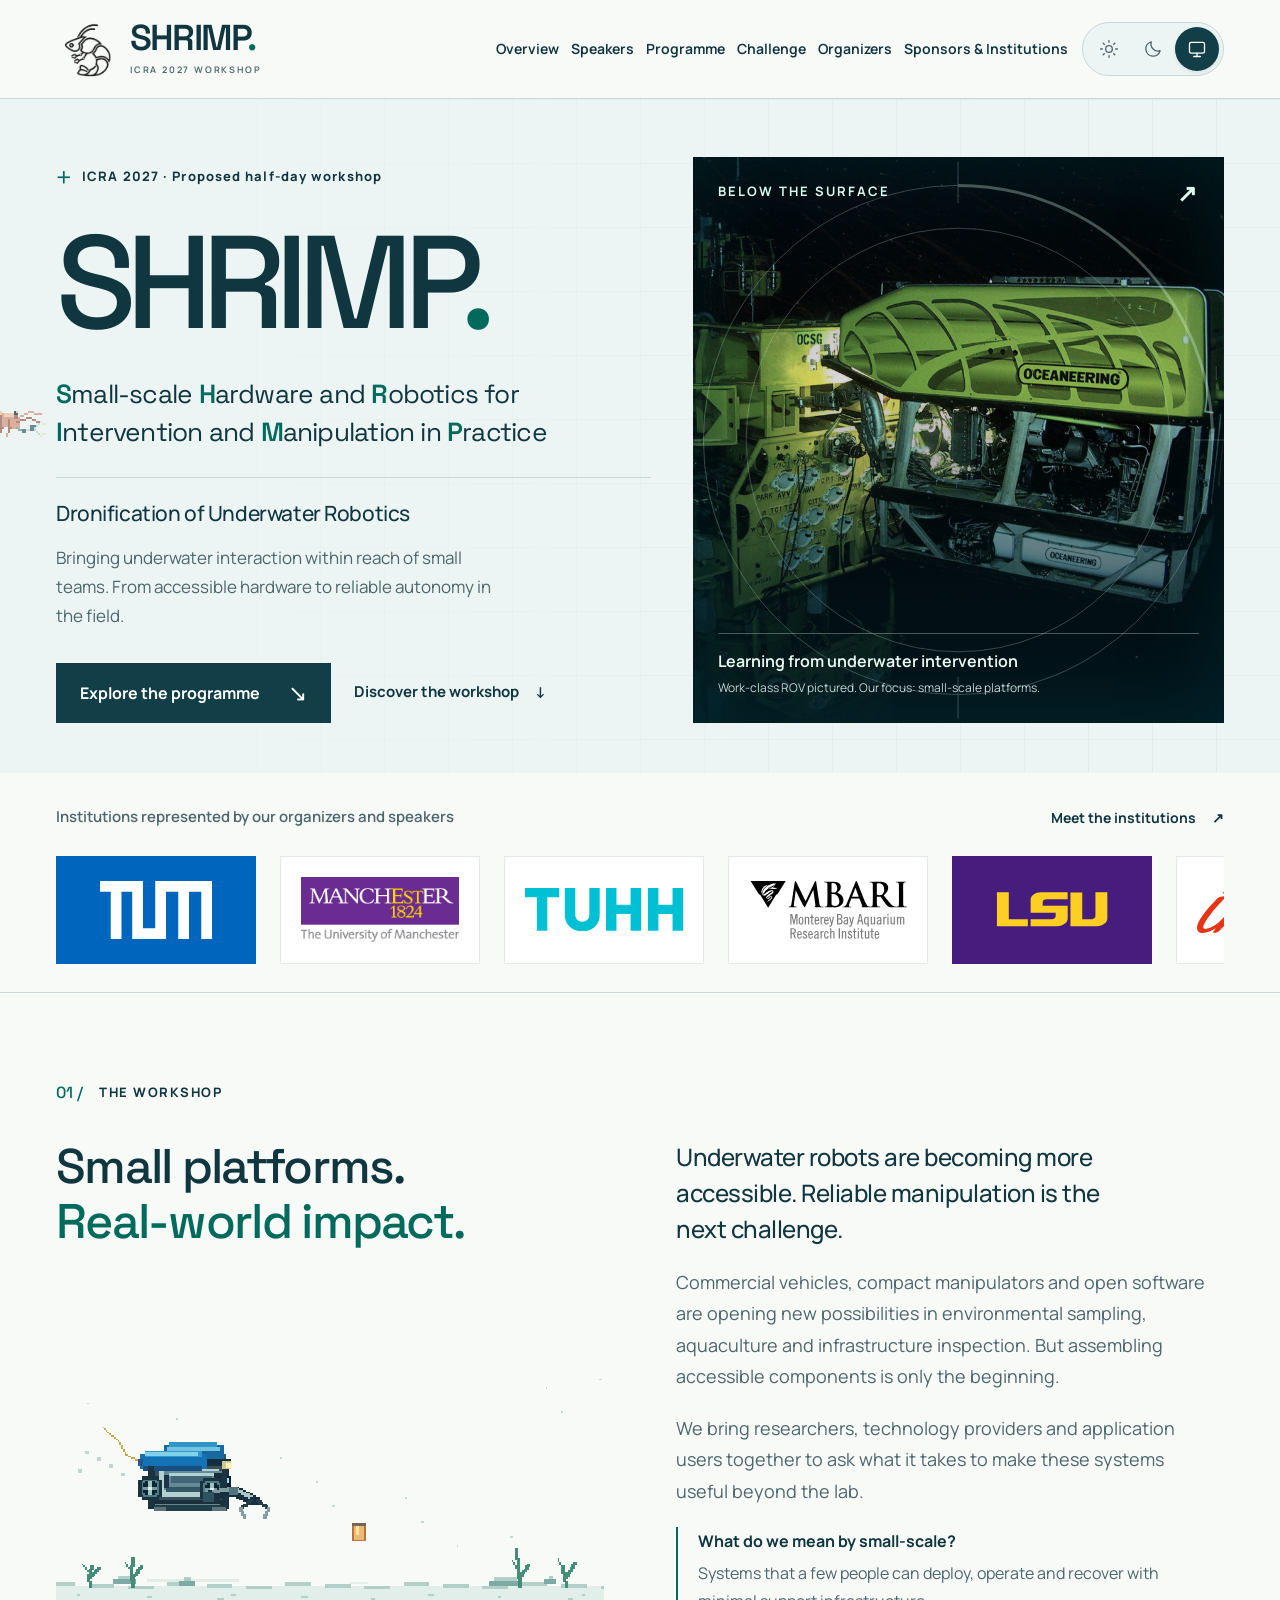
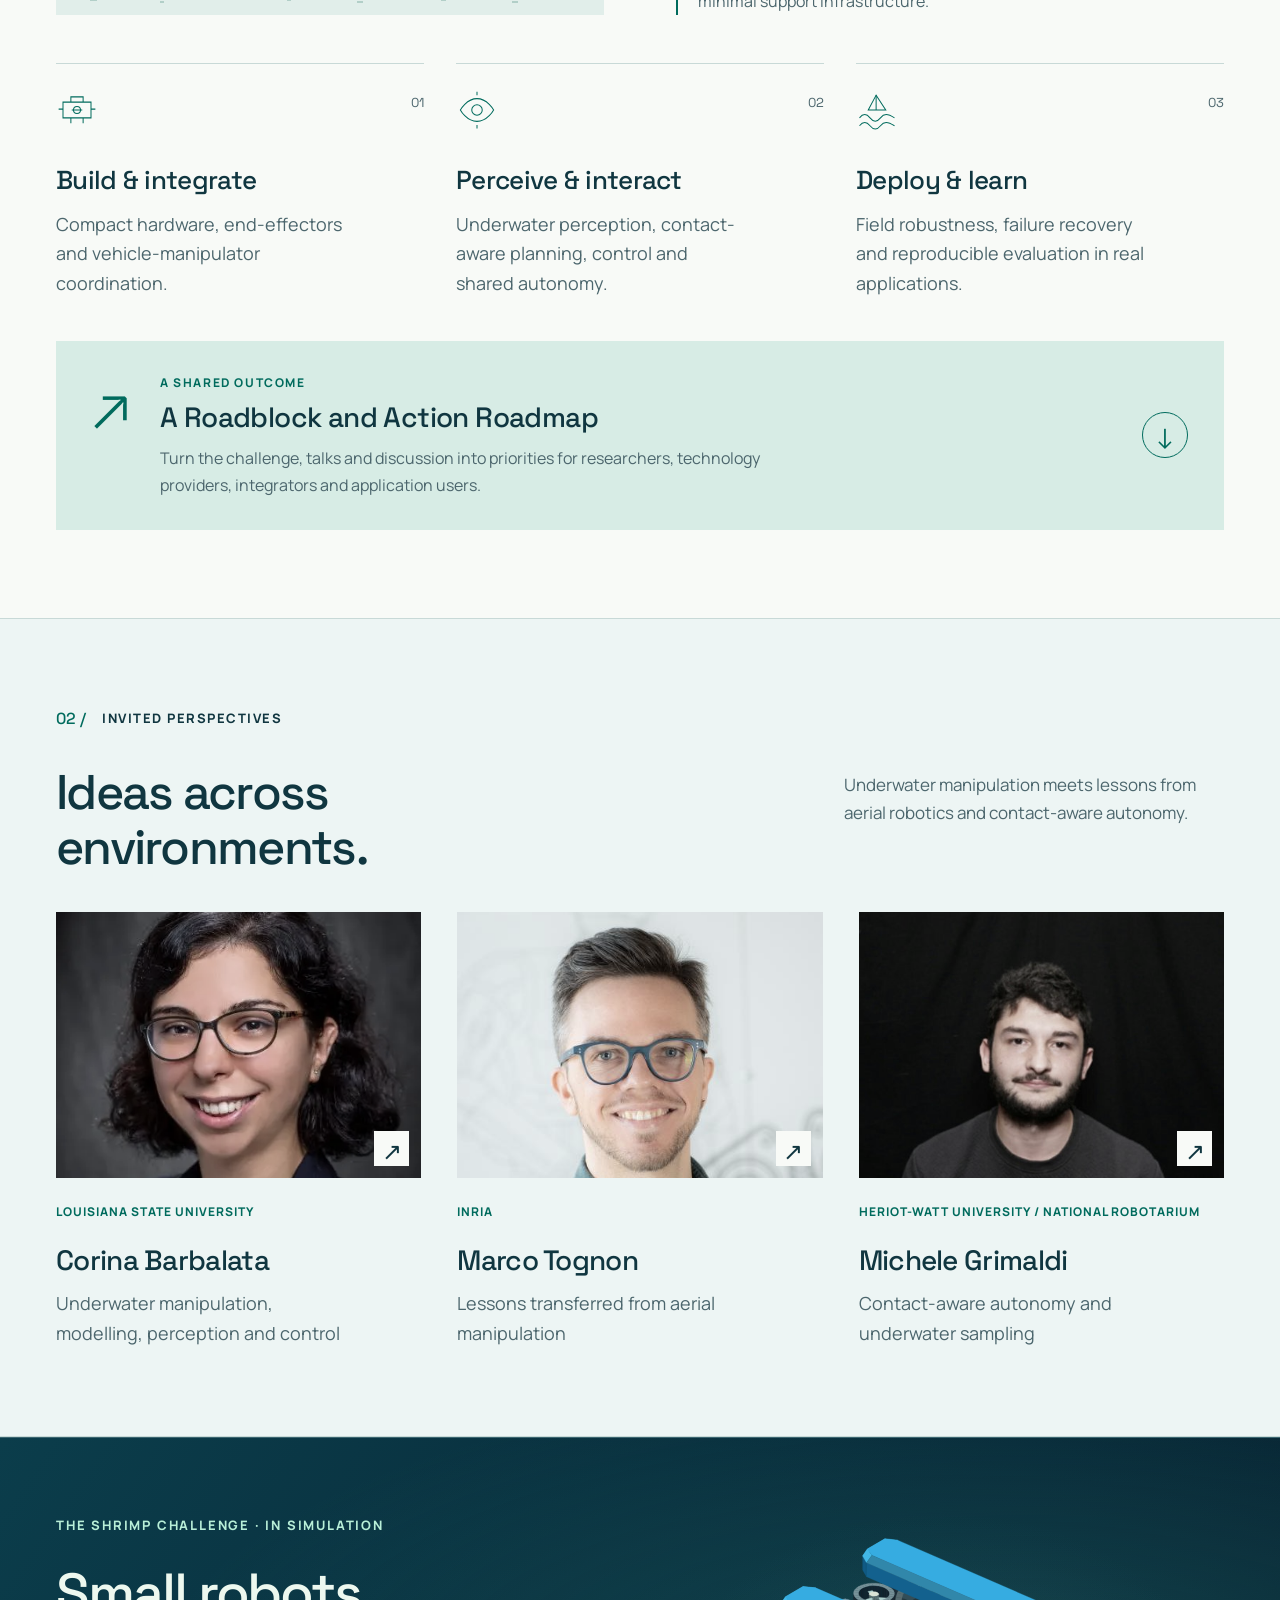
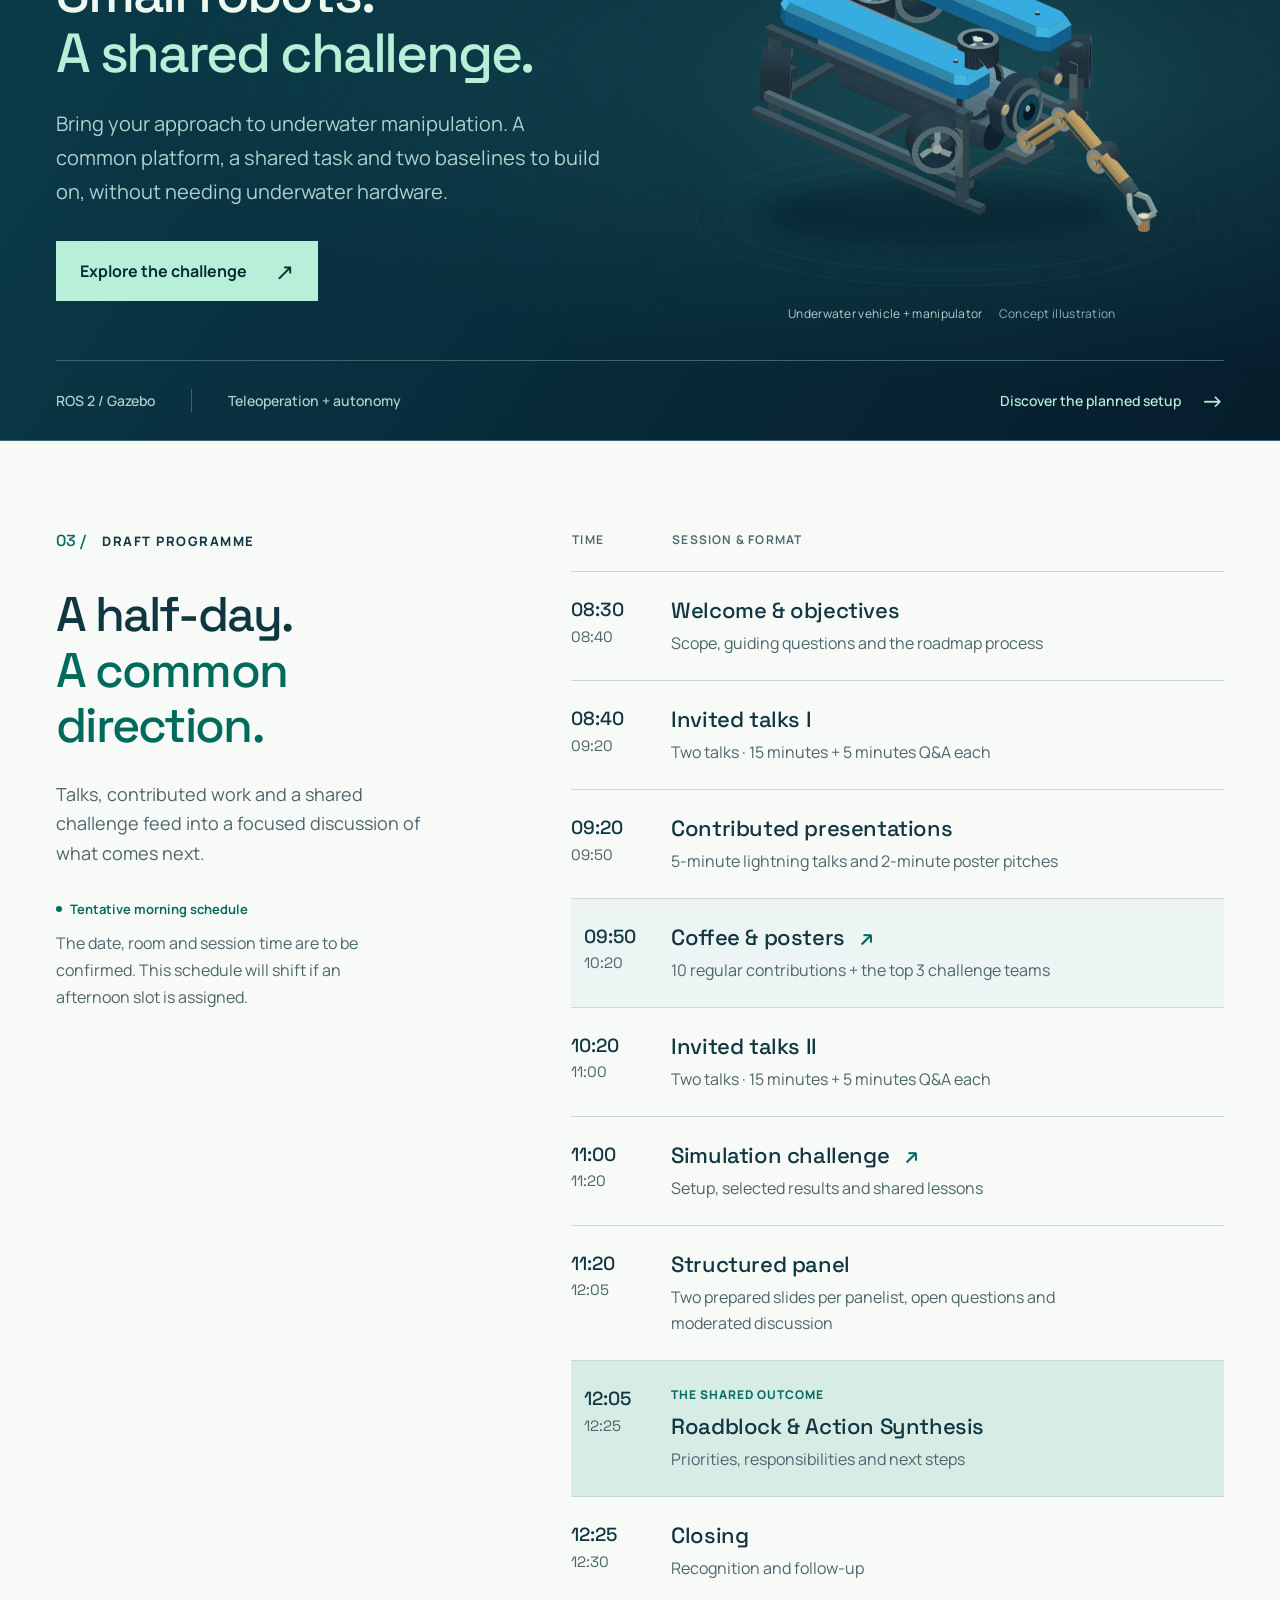
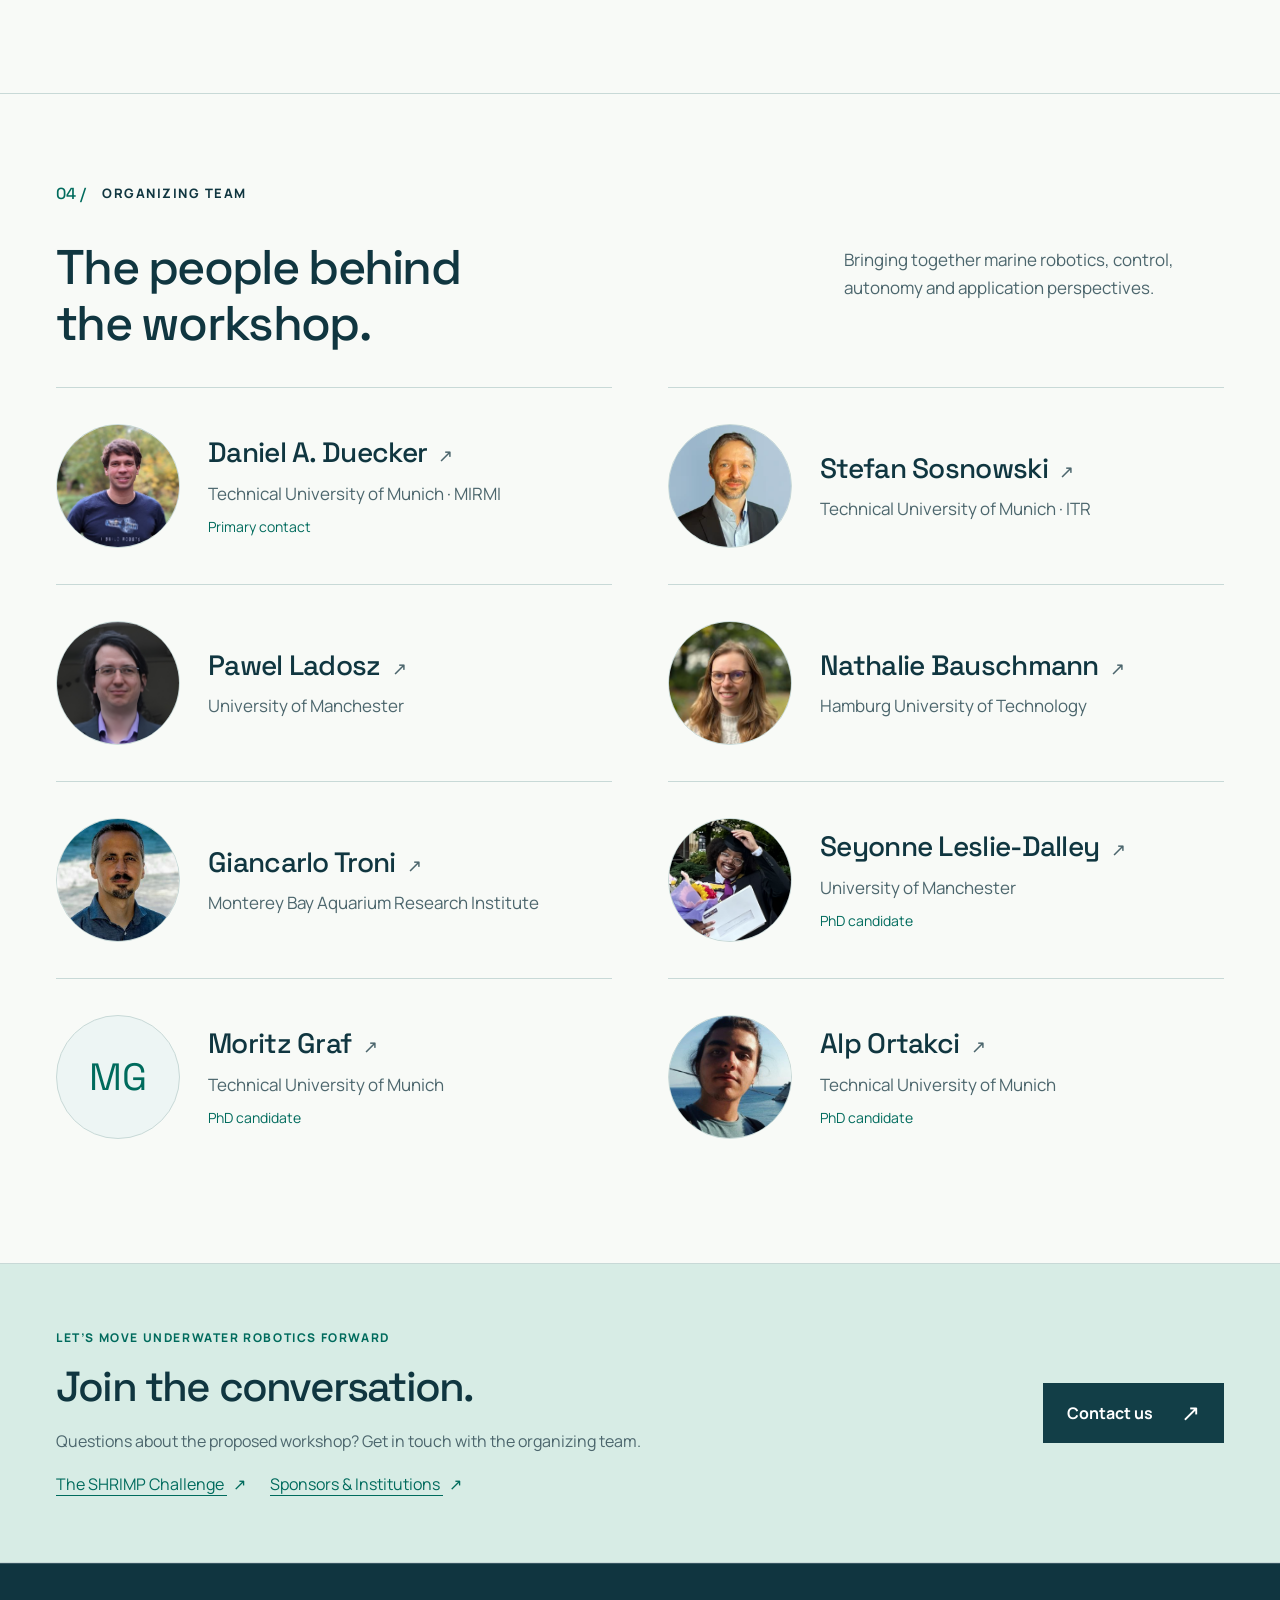
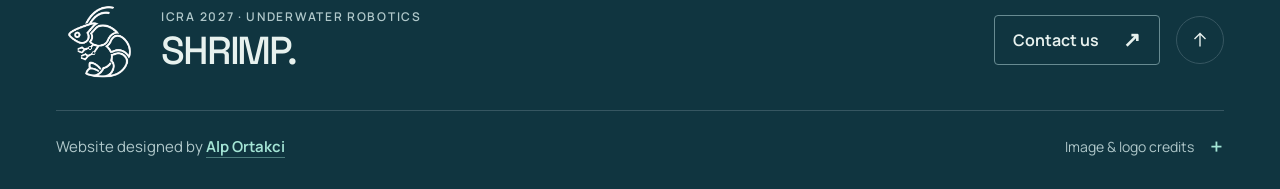
==== index.html @ 03b74cf3 "Publish website from 8220f0a54110" ====
<!doctype html>
<html lang="en">
<head>
  <meta charset="utf-8">
  <meta name="viewport" content="width=device-width, initial-scale=1">
  <meta name="color-scheme" content="light dark">
  <meta name="theme-color" content="#edf5f4">
  <meta name="robots" content="noindex, nofollow">
  <meta name="description" content="SHRIMP: Small-scale Hardware and Robotics for Intervention and Manipulation in Practice. A proposed ICRA 2027 workshop. Explore the draft programme, invited speakers and organizing team.">
  <title>SHRIMP | ICRA 2027 Underwater Robotics Workshop</title>
  <link rel="icon" href="assets/favicon.svg" type="image/svg+xml">
  <link rel="preload" href="assets/fonts/space-grotesk.ttf" as="font" type="font/ttf" crossorigin>
  <link rel="preload" href="assets/fonts/manrope.ttf" as="font" type="font/ttf" crossorigin>
  <script src="theme.js"></script>
  <link rel="stylesheet" href="styles.css">
  <script src="app.js" defer></script>
  <script src="rov-animation.js?v=3" defer></script>
  <script src="hero-shrimps.js?v=2" defer></script>
</head>
<body>
  <a class="skip-link" href="#main">Skip to content</a>
  <header class="site-header">
    <div class="container header-inner">
      <a class="brand" href="#top" aria-label="SHRIMP workshop, back to top">
        <img class="brand-icon" src="assets/logos/shrimp.png" alt="" width="1254" height="1254" decoding="async">
        <span class="brand-wordmark">SHRIMP<span>.</span><small>ICRA 2027 WORKSHOP</small></span>
      </a>
      <nav class="main-nav" aria-label="Main navigation" id="main-nav">
        <a href="#overview">Overview</a><a href="#speakers">Speakers</a><a href="#programme">Programme</a><a href="challenge.html">Challenge</a><a href="#organizers">Organizers</a><a href="sponsors-institutions.html">Sponsors &amp; Institutions</a>
      </nav>
      <div class="header-controls">
        <fieldset class="theme-control">
          <legend class="sr-only">Color theme</legend>
          <label class="theme-option" title="Light theme"><input type="radio" name="theme" value="light"><svg viewBox="0 0 24 24" aria-hidden="true"><circle cx="12" cy="12" r="4"/><path d="M12 2v2m0 16v2M2 12h2m16 0h2M5 5l1.4 1.4m11.2 11.2L19 19M5 19l1.4-1.4M17.6 6.4 19 5"/></svg><span class="sr-only">Light theme</span></label>
          <label class="theme-option" title="Dark theme"><input type="radio" name="theme" value="dark"><svg viewBox="0 0 24 24" aria-hidden="true"><path d="M20.5 14.1A8.6 8.6 0 0 1 9.9 3.5 8.7 8.7 0 1 0 20.5 14.1Z"/></svg><span class="sr-only">Dark theme</span></label>
          <label class="theme-option" title="Use device setting"><input type="radio" name="theme" value="system" checked><svg viewBox="0 0 24 24" aria-hidden="true"><rect x="3" y="4" width="18" height="13" rx="2"/><path d="M8 21h8m-4-4v4"/></svg><span class="sr-only">Use device setting</span></label>
        </fieldset>
        <span class="sr-only" id="theme-status" role="status" aria-live="polite"></span>
        <button class="menu-toggle" type="button" aria-label="Toggle navigation" aria-expanded="false" aria-controls="main-nav"><span>Menu</span><svg viewBox="0 0 20 20" aria-hidden="true"><path d="M3 6h14M3 14h14"/></svg></button>
      </div>
    </div>
  </header>

  <main id="main">
    <section class="hero" id="top" aria-labelledby="hero-title">
      <div class="hero-waves" aria-hidden="true"></div>
      <canvas class="hero-shrimps" width="720" height="340" aria-hidden="true"></canvas>
      <div class="container hero-grid">
        <div class="hero-copy">
          <p class="eyebrow"><span class="small-cross" aria-hidden="true">+</span> ICRA 2027 · Proposed half-day workshop</p>
          <h1 id="hero-title" class="shrimp-title">SHRIMP<span class="title-period">.</span></h1>
          <p class="hero-expansion"><strong>S</strong>mall-scale <strong>H</strong>ardware and <strong>R</strong>obotics for <strong>I</strong>ntervention and <strong>M</strong>anipulation in <strong>P</strong>ractice</p>
          <p class="hero-subtitle">Dronification of Underwater Robotics</p>
          <p class="hero-intro">Bringing underwater interaction within reach of small teams. From accessible hardware to reliable autonomy in the field.</p>
          <div class="hero-actions"><a class="button button-primary" href="#programme">Explore the programme <span aria-hidden="true">↘</span></a><a class="text-link" href="#overview">Discover the workshop <span aria-hidden="true">↓</span></a></div>
        </div>
        <figure class="hero-visual">
          <img class="hero-image" src="assets/images/underwater-rov.jpg" width="2400" height="1800" alt="A work-class remotely operated vehicle using a manipulator on a subsea structure." fetchpriority="high">
          <div class="image-wash" aria-hidden="true"></div>
          <div class="visual-heading" aria-hidden="true"><span>BELOW THE SURFACE</span><span>↗</span></div>
          <svg class="sonar" viewBox="0 0 500 500" fill="none" aria-hidden="true"><circle cx="250" cy="250" r="214"/><circle cx="250" cy="250" r="178"/><path d="M250 16v35m0 398v35M16 250h35m398 0h35"/><path class="sonar-arc" d="M250 36a214 214 0 0 1 214 214"/></svg>
          <figcaption><span>Learning from underwater intervention</span><small>Work-class ROV pictured. Our focus: small-scale platforms.</small></figcaption>
        </figure>
      </div>
    </section>

    <section class="logo-strip" aria-label="Institutions represented by organizers and speakers">
      <div class="container">
        <div class="logo-strip-heading"><p>Institutions represented by our organizers and speakers</p><div class="logo-strip-actions"><a href="sponsors-institutions.html" class="text-link">Meet the institutions <span aria-hidden="true">↗</span></a></div></div>
        <div class="logo-viewport"><div class="logo-track"><ul class="logo-group">
          <li><span class="brand-logo brand-tum"><img src="assets/logos/tum.svg" alt="Technical University of Munich" width="184" height="80" decoding="async"></span></li>
          <li><span class="brand-logo brand-manchester"><img src="assets/logos/manchester.png" alt="University of Manchester" width="184" height="80" decoding="async"></span></li>
          <li><span class="brand-logo brand-tuhh"><img src="assets/logos/tuhh.svg" alt="Hamburg University of Technology" width="184" height="80" decoding="async"></span></li>
          <li><span class="brand-logo brand-mbari"><img src="assets/logos/mbari.svg" alt="Monterey Bay Aquarium Research Institute" width="184" height="80" decoding="async"></span></li>
          <li><span class="brand-logo brand-lsu"><img src="assets/logos/lsu.svg" alt="Louisiana State University" width="184" height="80" decoding="async"></span></li>
          <li><span class="brand-logo brand-inria"><img src="assets/logos/inria.svg" alt="Inria" width="184" height="80" decoding="async"></span></li>
          <li><span class="brand-logo brand-heriot-watt"><img src="assets/logos/heriot-watt.svg" alt="Heriot-Watt University" width="184" height="80" decoding="async"></span></li>
          <li><span class="brand-logo brand-robotarium"><img src="assets/logos/robotarium.png" alt="The National Robotarium" width="184" height="80" decoding="async"></span></li>
        </ul></div></div>
      </div>
    </section>

    <section class="section overview" id="overview" aria-labelledby="overview-title">
      <div class="container">
        <div class="section-kicker"><span class="section-number">01 /</span> THE WORKSHOP</div>
        <div class="overview-grid"><div class="overview-feature"><h2 id="overview-title">Small platforms.<br><span class="accent">Real-world impact.</span></h2><div class="rov-scene overview-rov" role="img" aria-label="A pixel BlueROV2 uses its manipulator to collect objects from the seabed, carries them away and returns for another pickup."><canvas width="320" height="160" aria-hidden="true"></canvas></div></div><div class="overview-copy"><p class="lead">Underwater robots are becoming more accessible. Reliable manipulation is the next challenge.</p><p>Commercial vehicles, compact manipulators and open software are opening new possibilities in environmental sampling, aquaculture and infrastructure inspection. But assembling accessible components is only the beginning.</p><p>We bring researchers, technology providers and application users together to ask what it takes to make these systems useful beyond the lab.</p><p class="definition"><strong>What do we mean by small-scale?</strong> Systems that a few people can deploy, operate and recover with minimal support infrastructure.</p></div></div>
        <div class="theme-grid">
          <article class="research-theme"><span class="theme-index">01</span><svg viewBox="0 0 48 48" aria-hidden="true"><path d="M8 33V15h32v18H8ZM17 15V9h14v6M17 33v6m14-6v6M8 23H3m37 0h5M18 24h12"/><circle cx="24" cy="24" r="4"/></svg><h3>Build &amp; integrate</h3><p>Compact hardware, end-effectors and vehicle-manipulator coordination.</p></article>
          <article class="research-theme"><span class="theme-index">02</span><svg viewBox="0 0 48 48" aria-hidden="true"><path d="M5 24s7-13 19-13 19 13 19 13-7 13-19 13S5 24 5 24Z"/><circle cx="24" cy="24" r="6"/><path d="M24 3v4m0 34v4"/></svg><h3>Perceive &amp; interact</h3><p>Underwater perception, contact-aware planning, control and shared autonomy.</p></article>
          <article class="research-theme"><span class="theme-index">03</span><svg viewBox="0 0 48 48" aria-hidden="true"><path d="M4 33c4-5 8-5 12 0s8 5 12 0 8-5 16 0M4 42c4-5 8-5 12 0s8 5 12 0 8-5 16 0M14 24l9-17 11 17H14Z"/><path d="M23 7v17"/></svg><h3>Deploy &amp; learn</h3><p>Field robustness, failure recovery and reproducible evaluation in real applications.</p></article>
        </div>
        <div class="outcome"><span class="outcome-symbol" aria-hidden="true">↗</span><div><p class="eyebrow">A SHARED OUTCOME</p><h3>A Roadblock and Action Roadmap</h3><p>Turn the challenge, talks and discussion into priorities for researchers, technology providers, integrators and application users.</p></div><a href="#programme" class="round-link" aria-label="See how the programme contributes to the roadmap">↓</a></div>
      </div>
    </section>

    <section class="section speakers" id="speakers" aria-labelledby="speakers-title">
      <div class="container">
        <div class="section-kicker"><span class="section-number">02 /</span> INVITED PERSPECTIVES</div>
        <div class="section-heading"><h2 id="speakers-title">Ideas across<br>environments.</h2><p>Underwater manipulation meets lessons from aerial robotics and contact-aware autonomy.</p></div>
        <div class="speaker-grid">
          <article class="speaker"><a class="speaker-portrait" href="https://www.lsu.edu/eng/mie/people/faculty/barbalata.php" aria-label="Corina Barbalata's faculty profile"><img src="assets/images/corina-barbalata.png" width="230" height="230" alt="Corina Barbalata" loading="lazy"><span class="portrait-link" aria-hidden="true">↗</span></a><p class="eyebrow">LOUISIANA STATE UNIVERSITY</p><h3><a href="https://www.lsu.edu/eng/mie/people/faculty/barbalata.php">Corina Barbalata</a></h3><p class="speaker-topic">Underwater manipulation, modelling, perception and control</p></article>
          <article class="speaker"><a class="speaker-portrait" href="https://marco-tognon-robotics.com/" aria-label="Marco Tognon's research profile"><img src="assets/images/marco-tognon.jpg" width="500" height="500" alt="Marco Tognon" loading="lazy"><span class="portrait-link" aria-hidden="true">↗</span></a><p class="eyebrow">INRIA</p><h3><a href="https://marco-tognon-robotics.com/">Marco Tognon</a></h3><p class="speaker-topic">Lessons transferred from aerial manipulation</p></article>
          <article class="speaker"><a class="speaker-portrait" href="https://ignaciocarlucho.github.io/People/" aria-label="Michele Grimaldi on his supervisor's research group page"><img src="assets/images/michele-grimaldi.png" alt="Michele Grimaldi" width="512" height="512" loading="lazy"><span class="portrait-link" aria-hidden="true">↗</span></a><p class="eyebrow">HERIOT-WATT UNIVERSITY / NATIONAL ROBOTARIUM</p><h3><a href="https://ignaciocarlucho.github.io/People/">Michele Grimaldi</a></h3><p class="speaker-topic">Contact-aware autonomy and underwater sampling</p></article>
        </div>
      </div>
    </section>

    <section class="challenge-feature ocean-panel" id="challenge-feature" aria-labelledby="challenge-feature-title">
      <div class="container challenge-feature-grid">
        <div class="challenge-feature-copy">
          <p class="eyebrow">THE SHRIMP CHALLENGE · IN SIMULATION</p>
          <h2 id="challenge-feature-title">Small robots.<br><span>A shared challenge.</span></h2>
          <p>Bring your approach to underwater manipulation. A common platform, a shared task and two baselines to build on, without needing underwater hardware.</p>
          <a class="button challenge-button" href="challenge.html">Explore the challenge <span aria-hidden="true">↗</span></a>
        </div>
        <figure class="challenge-feature-visual">
          <img src="assets/images/challenge-uvms.svg?v=2" width="800" height="600" alt="Concept illustration of a compact blue underwater vehicle with buoyancy modules, a cylindrical pressure housing, ducted thrusters and a mounted manipulator." loading="lazy">
          <figcaption>Underwater vehicle + manipulator <span>Concept illustration</span></figcaption>
        </figure>
      </div>
      <div class="container challenge-feature-bottom"><span>ROS 2 / Gazebo</span><span>Teleoperation + autonomy</span><a href="challenge.html#challenge-setup">Discover the planned setup <span aria-hidden="true">→</span></a></div>
    </section>

    <section class="section programme" id="programme" aria-labelledby="programme-title">
      <div class="container programme-grid">
        <div class="programme-intro"><div class="section-kicker"><span class="section-number">03 /</span> DRAFT PROGRAMME</div><h2 id="programme-title">A half-day.<br><span class="accent">A common direction.</span></h2><p>Talks, contributed work and a shared challenge feed into a focused discussion of what comes next.</p><div class="programme-status"><span class="status-dot" aria-hidden="true"></span> Tentative morning schedule</div><p class="small-note">The date, room and session time are to be confirmed. This schedule will shift if an afternoon slot is assigned.</p></div>
        <div class="schedule-wrap"><table class="schedule"><caption class="sr-only">Tentative workshop morning schedule, 08:30 to 12:30</caption><thead><tr><th scope="col">TIME</th><th scope="col">SESSION &amp; FORMAT</th></tr></thead><tbody>
          <tr><th scope="row"><time>08:30</time><span>08:40</span></th><td><h3>Welcome &amp; objectives</h3><p>Scope, guiding questions and the roadmap process</p></td></tr>
          <tr><th scope="row"><time>08:40</time><span>09:20</span></th><td><h3>Invited talks I</h3><p>Two talks · 15 minutes + 5 minutes Q&amp;A each</p></td></tr>
          <tr><th scope="row"><time>09:20</time><span>09:50</span></th><td><h3>Contributed presentations</h3><p>5-minute lightning talks and 2-minute poster pitches</p></td></tr>
          <tr class="schedule-break"><th scope="row"><time>09:50</time><span>10:20</span></th><td><h3>Coffee &amp; posters <span aria-hidden="true">↗</span></h3><p>10 regular contributions + the top 3 challenge teams</p></td></tr>
          <tr><th scope="row"><time>10:20</time><span>11:00</span></th><td><h3>Invited talks II</h3><p>Two talks · 15 minutes + 5 minutes Q&amp;A each</p></td></tr>
          <tr><th scope="row"><time>11:00</time><span>11:20</span></th><td><h3><a href="challenge.html">Simulation challenge <span aria-hidden="true">↗</span></a></h3><p>Setup, selected results and shared lessons</p></td></tr>
          <tr><th scope="row"><time>11:20</time><span>12:05</span></th><td><h3>Structured panel</h3><p>Two prepared slides per panelist, open questions and moderated discussion</p></td></tr>
          <tr class="schedule-highlight"><th scope="row"><time>12:05</time><span>12:25</span></th><td><span class="schedule-label">THE SHARED OUTCOME</span><h3>Roadblock &amp; Action Synthesis</h3><p>Priorities, responsibilities and next steps</p></td></tr>
          <tr><th scope="row"><time>12:25</time><span>12:30</span></th><td><h3>Closing</h3><p>Recognition and follow-up</p></td></tr>
        </tbody></table></div>
      </div>
    </section>

    <section class="section organizers" id="organizers" aria-labelledby="organizers-title">
      <div class="container"><div class="section-kicker"><span class="section-number">04 /</span> ORGANIZING TEAM</div><div class="section-heading"><h2 id="organizers-title">The people behind<br>the workshop.</h2><p>Bringing together marine robotics, control, autonomy and application perspectives.</p></div>
        <div class="organizer-grid">
          <article class="organizer"><img class="avatar" src="assets/images/daniel-duecker.jpg" alt="" width="320" height="320" loading="lazy"><div><h3><a href="https://hippocampusrobotics.github.io/people/">Daniel A. Duecker <span aria-hidden="true">↗</span></a></h3><p>Technical University of Munich · MIRMI</p><span class="organizer-role">Primary contact</span></div></article>
          <article class="organizer"><img class="avatar" src="assets/images/stefan-sosnowski.webp" alt="" width="200" height="191" loading="lazy"><div><h3><a href="https://www.ce.cit.tum.de/en/itr/sosnowski/">Stefan Sosnowski <span aria-hidden="true">↗</span></a></h3><p>Technical University of Munich · ITR</p></div></article>
          <article class="organizer"><img class="avatar" src="assets/images/pawel-ladosz.jpg" alt="" width="320" height="320" loading="lazy"><div><h3><a href="https://research.manchester.ac.uk/en/persons/pawel-ladosz/">Pawel Ladosz <span aria-hidden="true">↗</span></a></h3><p>University of Manchester</p></div></article>
          <article class="organizer"><img class="avatar" src="assets/images/nathalie-bauschmann.jpg" alt="" width="320" height="320" loading="lazy"><div><h3><a href="https://www.tuhh.de/mum/team/wimi/nathalie-bauschmann">Nathalie Bauschmann <span aria-hidden="true">↗</span></a></h3><p>Hamburg University of Technology</p></div></article>
          <article class="organizer"><img class="avatar" src="assets/images/giancarlo-troni.jpg" alt="" width="320" height="320" loading="lazy"><div><h3><a href="https://www.mbari.org/person/giancarlo-troni/">Giancarlo Troni <span aria-hidden="true">↗</span></a></h3><p>Monterey Bay Aquarium Research Institute</p></div></article>
          <article class="organizer"><img class="avatar" src="assets/images/seyonne-leslie-dalley.png" alt="" width="320" height="320" loading="lazy"><div><h3><a href="https://sladalley.github.io/">Seyonne Leslie-Dalley <span aria-hidden="true">↗</span></a></h3><p>University of Manchester</p><span class="organizer-role">PhD candidate</span></div></article>
          <article class="organizer"><span class="avatar" aria-hidden="true">MG</span><div><h3><a href="https://portal.fis.tum.de/en/persons/moritz-graf/">Moritz Graf <span aria-hidden="true">↗</span></a></h3><p>Technical University of Munich</p><span class="organizer-role">PhD candidate</span></div></article>
          <article class="organizer"><img class="avatar" src="assets/images/alp-ortakci.jpg" alt="" width="320" height="320" loading="lazy"><div><h3><a href="https://www.alportakci.com/">Alp Ortakci <span aria-hidden="true">↗</span></a></h3><p>Technical University of Munich</p><span class="organizer-role">PhD candidate</span></div></article>
        </div>
      </div>
    </section>

    <section class="contact-section" aria-labelledby="contact-title"><div class="container contact-inner"><div><p class="eyebrow">LET’S MOVE UNDERWATER ROBOTICS FORWARD</p><h2 id="contact-title">Join the conversation.</h2><p>Questions about the proposed workshop? Get in touch with the organizing team.</p><p class="related-pages"><a href="challenge.html">The SHRIMP Challenge <span aria-hidden="true">↗</span></a><a href="sponsors-institutions.html">Sponsors &amp; Institutions <span aria-hidden="true">↗</span></a></p></div><a class="button button-primary" href="mailto:daniel.duecker@tum.de">Contact us <span aria-hidden="true">↗</span></a></div></section>
  </main>

  <footer class="site-footer" id="site-footer">
    <div class="container footer-shell">
      <div class="footer-topline">
        <a class="footer-identity" href="#top" aria-label="SHRIMP, ICRA 2027 workshop home">
          <img class="footer-logo" src="assets/logos/shrimp.png" alt="" width="1254" height="1254" decoding="async">
          <span><span class="footer-eyebrow">ICRA 2027 · UNDERWATER ROBOTICS</span><strong>SHRIMP.</strong></span>
        </a>
        <div class="footer-actions">
          <a class="footer-contact" href="mailto:daniel.duecker@tum.de">Contact us <span aria-hidden="true">↗</span></a>
          <a class="footer-top" href="#top" aria-label="Back to top" title="Back to top"><svg viewBox="0 0 24 24" fill="none" aria-hidden="true"><path d="M12 19V5m-6 6 6-6 6 6"/></svg></a>
        </div>
      </div>
      <div class="footer-bottomline">
        <p class="design-credit">Website designed by <a href="https://www.alportakci.com/">Alp Ortakci</a></p>
        <details class="credits">
          <summary>Image &amp; logo credits <span class="footer-credits-symbol" aria-hidden="true">+</span></summary>
          <div class="credits-content"><p>SHRIMP stands for Small-scale Hardware and Robotics for Intervention and Manipulation in Practice. The pixel BlueROV2 scene is an original illustration inspired by <a href="https://bluerobotics.com/learn/newton-subsea-gripper-installation/">Blue Robotics’ vehicle and gripper reference</a>. It does not specify the final challenge platform or task.</p><p>Underwater photograph: Oceaneering, donated to the public domain by Duncan McLean and uploaded by Frank van Mierlo. <a href="https://commons.wikimedia.org/wiki/File:ROV_working_on_a_subsea_structure.jpg">Original photograph and source</a>. A work-class vehicle is shown as context for underwater intervention, not as the workshop’s small-scale platform.</p><p>Portraits from the public profiles of <a href="https://www.lsu.edu/eng/mie/people/faculty/barbalata.php">Corina Barbalata</a>, <a href="https://marco-tognon-robotics.com/">Marco Tognon</a> and <a href="https://www.ce.cit.tum.de/en/itr/sosnowski/">Stefan Sosnowski</a>. Additional portraits: <a href="https://www.alportakci.com/">Alp Ortakci</a>, <a href="https://sladalley.github.io/">Seyonne Leslie-Dalley</a>, <a href="https://www.tuhh.de/mum/team/wimi/nathalie-bauschmann">Nathalie Bauschmann</a>, <a href="https://cradlerobotics.co.uk/about/team/">Pawel Ladosz</a>, <a href="https://ignaciocarlucho.github.io/People/">Michele Grimaldi</a>, <a href="https://annualreport.mbari.org/2023/">Giancarlo Troni</a>, <a href="https://hippocampusrobotics.github.io/people/">Daniel A. Duecker</a>. Portrait rights remain with their respective owners.</p><p>Institutional logos from official sources: <a href="https://www.tum.de/en/">Technical University of Munich</a> · <a href="https://www.manchester.ac.uk/">University of Manchester</a> · <a href="https://www.tuhh.de/tuhh/en/startpage">Hamburg University of Technology</a> · <a href="https://annualreport.mbari.org/2023/">Monterey Bay Aquarium Research Institute</a> · <a href="https://www.lsu.edu/">Louisiana State University</a> · <a href="https://new.inria.cl/es/node/616">Inria</a> · <a href="https://www.hw.ac.uk/">Heriot-Watt University</a> · <a href="https://thenationalrobotarium.com/">The National Robotarium</a>. The marks identify affiliations and remain the property of their respective owners.</p></div>
        </details>
      </div>
    </div>
  </footer>
</body>
</html>
---- styles.css ----
@font-face{font-family:Manrope;src:url('assets/fonts/manrope.ttf') format('truetype');font-weight:200 800;font-display:swap}
@font-face{font-family:'Space Grotesk';src:url('assets/fonts/space-grotesk.ttf') format('truetype');font-weight:300 700;font-display:swap}

:root{
  color-scheme:light;
  --bg:#f8faf7;--surface:#edf5f4;--surface-raised:#fff;--ink:#103640;--muted:#4c666d;
  --accent:#006b5d;--accent-soft:#d7ece5;--line:#c8d9d7;--button:#123e47;--button-text:#fff;
  --banner:#173f48;--banner-text:#eff8f5;--header:rgba(248,250,247,.96);--hero-accent:#147f80;
  --subtle:#d6e7e6;--focus:#a95409;--grid:rgba(16,91,98,.06);
}
:root[data-theme="dark"]{
  color-scheme:dark;
  --bg:#071b25;--surface:#0c2630;--surface-raised:#11333c;--ink:#e2efec;--muted:#a7c0c6;
  --accent:#9ee7d4;--accent-soft:#153f43;--line:#29444d;--button:#b9eddb;--button-text:#082c35;
  --banner:#153b45;--banner-text:#e7f3ed;--header:rgba(7,27,37,.96);--hero-accent:#98dcd7;
  --subtle:#173943;--focus:#f7c177;--grid:rgba(153,219,220,.045);
}
*{box-sizing:border-box}
html{scroll-behavior:smooth;scroll-padding-top:110px}
body{margin:0;background:var(--bg);color:var(--ink);font-family:Manrope,Arial,sans-serif;font-size:18px;line-height:1.65;-webkit-font-smoothing:antialiased}
button,select{font:inherit}
button,a,select{-webkit-tap-highlight-color:transparent}
button,select{color:inherit}
img{max-width:100%;display:block}
a{color:inherit;text-decoration:none}
a,button,select,summary{touch-action:manipulation}
a:hover{text-decoration-thickness:1px;text-underline-offset:5px}
button{cursor:pointer}
select{cursor:pointer}
::selection{background:var(--accent);color:var(--bg)}
:focus-visible{outline:3px solid var(--focus);outline-offset:5px}
.container{width:min(1320px,calc(100% - 112px));margin-inline:auto}
.sr-only{position:absolute;width:1px;height:1px;padding:0;overflow:hidden;clip:rect(0,0,0,0);white-space:nowrap;border:0}
.skip-link{position:fixed;z-index:100;top:12px;left:12px;padding:10px 20px;background:var(--button);color:var(--button-text);transform:translateY(-160%)}
.skip-link:focus{transform:translateY(0)}
h1,h2,h3,p,figure{margin:0}
h1,h2,h3{font-family:'Space Grotesk',Arial,sans-serif}
h2{font-size:clamp(34px,3.8vw,54px);font-weight:500;letter-spacing:-.035em;line-height:1.14;text-wrap:balance}
h3{font-weight:500;line-height:1.3;letter-spacing:-.02em}p{ text-wrap:pretty }
p+p{margin-top:20px}
.accent{color:var(--accent)}
.eyebrow{font-size:15px;font-weight:750;letter-spacing:1.6px;line-height:1.6}
.review-banner{background:var(--banner);color:var(--banner-text);font-size:15px;letter-spacing:.2px;min-height:34px}
.review-banner .container{display:flex;align-items:center;gap:9px;min-height:34px}
.review-banner strong{font-weight:700}
.review-detail{margin-left:6px;opacity:.84}
.status-dot,.pending-dot{display:inline-block;width:6px;height:6px;border-radius:50%;background:#aee7cc;flex-shrink:0}
.site-header{position:sticky;top:0;z-index:20;background:var(--header);backdrop-filter:blur(16px);border-bottom:1px solid var(--line)}
.header-inner{min-height:98px;display:flex;align-items:center;gap:20px;justify-content:space-between}
.brand{display:flex;align-items:center;gap:10px;font-family:'Space Grotesk',sans-serif;font-size:13px;letter-spacing:.7px;font-weight:600;line-height:1.5;flex-shrink:0}
.brand-mark{width:39px;height:39px;stroke:var(--accent);stroke-width:1.7}
.brand-sub{display:block;font:500 11px/2 Manrope,sans-serif;letter-spacing:1.5px;color:var(--muted)}
.main-nav{display:flex;gap:20px;margin-left:auto;align-items:center;font-size:15px;font-weight:650}
.main-nav a{padding-block:12px;border-bottom:1px solid transparent;white-space:nowrap}
.main-nav a:hover,.main-nav a[aria-current]{color:var(--accent);border-color:var(--accent)}
.header-controls{display:flex;gap:12px;align-items:center;margin-left:8px}
/* Direct theme choices retain native radio keyboard behavior. */
.theme-control{--choice:2;position:relative;isolation:isolate;display:grid;grid-template-columns:repeat(3,44px);gap:0;min-inline-size:0;padding:4px;margin:0;border:1px solid var(--line);border-radius:999px;background:var(--surface);flex-shrink:0}
:root[data-theme-preference="light"] .theme-control{--choice:0}
:root[data-theme-preference="dark"] .theme-control{--choice:1}
.theme-control::before{content:'';position:absolute;z-index:-1;left:4px;top:4px;width:44px;height:44px;border-radius:50%;background:var(--button);box-shadow:0 2px 5px #00000012;transform:translateX(calc(var(--choice)*100%));transition:transform .2s ease,background-color .2s ease}
.theme-option{position:relative;display:grid;place-items:center;width:44px;height:44px;cursor:pointer;color:var(--muted);border-radius:50%;transition:color .15s}
.theme-option input{position:absolute;inset:0;opacity:0;margin:0;width:100%;height:100%;cursor:pointer}
.theme-option svg{width:20px;height:20px;stroke:currentColor;fill:none;stroke-width:1.6;stroke-linecap:round;stroke-linejoin:round;pointer-events:none}
.theme-option:has(input:checked){color:var(--button-text)}
.theme-option:has(input:focus-visible){outline:3px solid var(--focus);outline-offset:3px}
.theme-option:hover:not(:has(input:checked)){color:var(--accent);background:var(--accent-soft)}
.brand-compact{display:none}
body{transition:background-color .18s ease,color .18s ease}
.menu-toggle{display:none;border:0;background:none;padding:10px 0;font-size:16px;align-items:center;gap:8px}
.menu-toggle svg{width:22px;height:22px;stroke:currentColor;stroke-width:1.4;fill:none}

.hero{position:relative;background:var(--surface);overflow:hidden}
.hero-waves{position:absolute;inset:0;pointer-events:none;background-image:linear-gradient(var(--grid) 1px,transparent 1px),linear-gradient(90deg,var(--grid) 1px,transparent 1px);background-size:64px 64px;mask-image:linear-gradient(90deg,transparent,black)}
.hero-grid{position:relative;z-index:2;display:grid;grid-template-columns:1.12fr 1fr;gap:42px;padding-top:58px;padding-bottom:50px;align-items:stretch}
.hero-copy{z-index:2;padding-top:6px}
.hero-copy .eyebrow{font-size:13px;letter-spacing:1.1px;display:flex;gap:9px;align-items:center;margin-bottom:32px}
.small-cross{font-size:27px;line-height:1;color:var(--accent);font-weight:400}
h1{font-size:clamp(50px,5.4vw,78px);letter-spacing:-4px;line-height:1.045;font-weight:500;margin-bottom:24px}
h1>span:not(.title-period){color:var(--hero-accent)}
.title-period{color:var(--accent)}
.hero-subtitle{font-size:24px;font-weight:600;line-height:1.5;letter-spacing:-.35px;max-width:430px}
.hero-intro{font-size:17px;line-height:1.75;color:var(--muted);max-width:450px;margin-top:18px}
.hero-actions{display:flex;align-items:center;gap:23px;margin-top:32px;flex-wrap:wrap}
.button{display:inline-flex;align-items:center;justify-content:space-between;gap:28px;padding:17px 23px;font-size:16px;font-weight:700;border:1px solid transparent;transition:background .2s,transform .2s;line-height:1.5}
.button span{font-size:23px;font-weight:400;line-height:1}
.button-primary{background:var(--button);color:var(--button-text)}
.button-primary:hover{transform:translateY(-2px);background:var(--accent);color:var(--bg)}
.text-link{font-size:15px;font-weight:700;display:inline-flex;gap:16px;align-items:center;line-height:1.5;padding-block:10px}
.text-link:hover{text-decoration:underline}
.hero-visual{position:relative;align-self:stretch;min-height:535px;min-width:0;width:100%;isolation:isolate;background:#03191e;overflow:hidden}
.hero-image{width:100%;height:100%;position:absolute;inset:0;object-fit:cover;object-position:68% 50%;filter:saturate(.55) brightness(.85)}
.image-wash{position:absolute;inset:0;background:linear-gradient(180deg,rgba(4,38,48,.3),transparent 40%,rgba(2,24,32,.9));z-index:1}
.hero-visual::after{content:'';position:absolute;inset:0;box-shadow:inset 0 0 70px 10px #02394355;pointer-events:none;z-index:1}
.hero-shrimps{position:absolute;inset:0;width:100%;height:100%;z-index:1;pointer-events:none;image-rendering:pixelated;image-rendering:crisp-edges;opacity:.78}
.visual-heading{position:absolute;top:24px;left:25px;right:25px;display:flex;justify-content:space-between;font-size:13px;font-weight:700;letter-spacing:2px;color:#d9f7ee;z-index:3}
.visual-heading span:last-child{font-size:24px;line-height:1}
.sonar{position:absolute;top:50%;left:50%;width:112%;transform:translate(-50%,-50%);stroke:#caeee4;stroke-width:.7;opacity:.3;z-index:2}
.sonar-arc{stroke-width:2.5;stroke:#ddffed}
.hero-visual figcaption{position:absolute;left:25px;right:25px;bottom:25px;color:#eaf6f0;z-index:3;line-height:1.6;border-top:1px solid #adc9bf66;padding-top:15px}
.hero-visual figcaption>span{display:block;font-size:16px;font-weight:650}
.hero-visual figcaption small{display:block;font-size:12px;margin-top:4px;color:#c5d4d4}
.hero-meta{position:relative;display:grid;grid-template-columns:1fr 1.65fr 1fr auto;gap:28px;border-top:1px solid var(--line);padding-block:23px 28px}
.hero-meta>div{display:flex;flex-direction:column;gap:4px}
.meta-label{font-size:12px;letter-spacing:1.5px;color:var(--muted);font-weight:650}
.hero-meta strong{font-size:16px;font-weight:600}
.scroll-link{display:flex;align-items:center;gap:35px;font-size:13px;color:var(--muted)}
.scroll-link span:last-child{font-size:26px;color:var(--accent)}

.section{padding-block:88px}
.section-kicker{font-size:13px;letter-spacing:1.5px;display:flex;gap:16px;align-items:center;margin-bottom:34px;font-weight:750;line-height:1.5}
.section-number{color:var(--accent);letter-spacing:0;font-family:'Space Grotesk',sans-serif;font-size:16px;font-weight:500}
.overview-grid{display:grid;grid-template-columns:1fr 1fr;gap:72px}
.overview-copy{font-size:17px;color:var(--muted);max-width:530px}
.lead{font-size:24px;line-height:1.5;color:var(--ink);font-weight:500;letter-spacing:-.02em}
.definition{padding-left:20px;border-left:2px solid var(--accent);font-size:16px}
.definition strong{display:block;color:var(--ink);margin-bottom:4px}
.theme-grid{display:grid;grid-template-columns:repeat(3,1fr);gap:32px;margin-top:48px}
.research-theme{position:relative;padding-top:25px;border-top:1px solid var(--line)}
.theme-index{position:absolute;right:0;top:28px;font-size:13px;color:var(--muted);font-family:'Space Grotesk',sans-serif}
.research-theme svg{width:42px;height:42px;stroke:var(--accent);stroke-width:1.15;fill:none;margin-bottom:24px}
.research-theme h3{font-size:26px;letter-spacing:-.7px;margin-bottom:12px}
.research-theme p{font-size:17px;color:var(--muted);max-width:300px}
.outcome{display:flex;gap:28px;align-items:center;background:var(--accent-soft);padding:32px 36px;margin-top:42px;position:relative;overflow:hidden}
.outcome-symbol{font-family:'Space Grotesk',sans-serif;font-size:65px;font-weight:300;color:var(--accent);line-height:1;align-self:flex-start}
.outcome h3{font-size:28px;letter-spacing:-.6px;margin-top:7px}
.outcome p:not(.eyebrow){color:var(--muted);font-size:16px;margin-top:10px;max-width:660px}
.outcome .eyebrow{font-size:12px;color:var(--accent)}
.round-link{border:1px solid var(--accent);color:var(--accent);border-radius:50%;width:46px;height:46px;display:grid;place-items:center;font-size:28px;flex-shrink:0;margin-left:auto}
.round-link:hover{background:var(--accent);color:var(--bg)}

.speakers{background:var(--surface);border-block:1px solid var(--line)}
.section-heading{display:flex;justify-content:space-between;gap:48px;align-items:flex-start;margin-bottom:36px}
.section-heading>p{color:var(--muted);font-size:17px;max-width:380px;margin-bottom:5px}
.speaker-grid{display:grid;grid-template-columns:repeat(3,1fr);gap:36px}
.speaker-portrait{position:relative;display:block;aspect-ratio:1.37;overflow:hidden;background:var(--subtle);margin-bottom:24px}
.portrait-pending{display:flex;align-items:center;justify-content:center;flex-direction:column;background:var(--subtle);color:var(--accent)}
.portrait-pending>span:first-child{font-family:'Space Grotesk',sans-serif;font-size:70px;font-weight:300;letter-spacing:-4px}
.portrait-pending>small{font-size:12px;letter-spacing:1px;color:var(--muted);margin-top:8px}
.speaker-portrait>img{width:100%;height:100%;object-fit:cover;object-position:50% 30%;filter:saturate(.65);transition:transform .5s,filter .5s}
.speaker:nth-child(2) .speaker-portrait>img{object-position:50% 20%}
.speaker:nth-child(3) .speaker-portrait>img{object-position:50% 35%}
.speaker-portrait:hover>img{transform:scale(1.035);filter:saturate(1)}
.portrait-link{position:absolute;bottom:12px;right:12px;width:35px;height:35px;display:grid;place-items:center;background:var(--bg);color:var(--ink);font-size:24px}
.speaker .eyebrow{color:var(--accent);font-size:12px;letter-spacing:1px;min-height:27px}
.speaker h3{font-size:28px;letter-spacing:-1px;margin-bottom:10px}
.speaker h3 a:hover{text-decoration:underline}
.speaker-topic{font-size:17px;color:var(--muted);max-width:300px}
.speaker-note{display:flex;justify-content:space-between;gap:30px;border-top:1px solid var(--line);margin-top:40px;padding-top:20px;font-size:13px;color:var(--muted)}
.speaker-note p{margin:0}
.speaker-note strong{font-weight:650;color:var(--ink)}
.pending-dot{background:#a56424;margin-right:6px}
:root[data-theme="dark"] .pending-dot{background:#e9be83}

.programme-grid{display:grid;grid-template-columns:1fr 1.5fr;gap:80px;align-items:start}
.programme-grid>*{min-width:0}
.programme-intro{position:sticky;top:125px}
.programme-intro h2{margin-bottom:26px}
.programme-intro>p{font-size:17px;max-width:290px;color:var(--muted)}
.programme-status{display:flex;align-items:center;gap:8px;font-size:13px;color:var(--accent);font-weight:650;margin-top:30px}
.programme-status .status-dot{background:var(--accent)}
.programme-intro>.small-note{font-size:15px;line-height:1.7;margin-top:10px}
.challenge-note{border-top:1px solid var(--line);margin-top:32px;padding-top:25px;max-width:300px}
.challenge-note .eyebrow{font-size:12px;color:var(--accent)}
.challenge-note h3{font-size:20px;margin-top:9px}
.challenge-note p:not(.eyebrow){font-size:15px;color:var(--muted);margin-top:9px}
.schedule{border-collapse:collapse;width:100%;table-layout:fixed;text-align:left}
.schedule thead th{font-size:12px;letter-spacing:1.2px;font-family:Manrope,sans-serif;font-weight:650;color:var(--muted);padding-bottom:21px}
.schedule thead th:first-child{width:100px}
.schedule tbody tr{border-top:1px solid var(--line)}
.schedule tbody th{vertical-align:top;padding:23px 12px 23px 0;font-family:'Space Grotesk',sans-serif;font-weight:500;line-height:1.55;font-size:18px}
.schedule th time,.schedule th span{display:block}
.schedule th span{font-size:15px;color:var(--muted);font-weight:400}
.schedule td{padding:24px 12px 24px 0}
.schedule h3{font-size:20px;letter-spacing:-.4px}
.schedule h3 span{color:var(--accent);padding-left:10px}
.schedule p{font-size:15px;color:var(--muted);margin-top:5px}
.schedule-break{background:var(--surface)}
.schedule-break th,.schedule-highlight th{padding-left:13px!important}
.schedule-highlight{background:var(--accent-soft)}
.schedule-label{font-size:12px;letter-spacing:1px;color:var(--accent);display:block;margin-bottom:7px;font-weight:750}

.organizers{border-top:1px solid var(--line)}
.organizers .section-heading{margin-bottom:36px;align-items:flex-start}
.organizer-grid{display:grid;grid-template-columns:repeat(2,minmax(0,1fr));column-gap:56px}
.organizer{display:flex;align-items:center;gap:28px;padding:36px 0;border-top:1px solid var(--line);min-width:0}
.avatar{background:var(--surface);border:1px solid var(--line);width:124px;height:124px;flex-shrink:0;display:grid;place-items:center;font-size:38px;font-weight:400;font-family:'Space Grotesk',sans-serif;color:var(--accent);object-fit:cover;object-position:50% 28%;border-radius:50%}
.organizer>div{min-width:0}
.organizer h3{font-size:28px;letter-spacing:-.7px;overflow-wrap:anywhere}
.organizer h3 a{display:inline;line-height:1.3}
.organizer h3 a:hover{color:var(--accent)}
.organizer h3 span{font-size:18px;font-family:Manrope,sans-serif;font-weight:400;color:var(--muted);white-space:nowrap;margin-left:5px}
.organizer p{font-size:17px;color:var(--muted);margin-top:9px;line-height:1.6}
.organizer-role{font-size:14px;color:var(--accent);display:block;margin-top:8px}

.call-for-papers{background:var(--surface);border-block:1px solid var(--line)}
.contribution-grid{display:grid;grid-template-columns:1.15fr 1fr;gap:90px;align-items:start}
.contribution-grid>*,.sponsor-grid>*{min-width:0}
.contribution-copy .lead{margin-top:28px}
.contribution-copy>p:not(.lead){font-size:17px;color:var(--muted)}
.contribution-copy h3{font-size:22px;margin-top:34px}
.topic-list{margin:18px 0 0;padding-left:20px;color:var(--muted);font-size:17px}
.topic-list li{padding-left:7px;margin-block:12px;line-height:1.65}
.topic-list li::marker{color:var(--accent)}
.submission-details{padding:32px 36px;background:var(--bg);border:1px solid var(--line)}
.section-status{display:flex;gap:10px;align-items:center;color:var(--muted);font-size:14px;line-height:1.6}
.section-status .pending-dot{margin:0}
.submission-details h3{font-size:28px;letter-spacing:-.5px;margin-top:25px}
.submission-facts{margin:25px 0 0}
.submission-facts>div{border-top:1px solid var(--line);padding:17px 0}
.submission-facts dt{font-size:13px;color:var(--muted);margin-bottom:5px}
.submission-facts dd{font-size:18px;line-height:1.55;font-weight:600;margin:0}
.submission-note{font-size:15px;color:var(--muted);border-top:1px solid var(--line);padding-top:20px}
.submission-details .text-link{font-size:16px;color:var(--accent);margin-top:16px}
.sponsors{background:var(--surface);border-top:1px solid var(--line)}
.sponsor-grid{display:grid;grid-template-columns:1.15fr 1fr;gap:90px}
.sponsor-grid .lead{margin-top:28px}
.sponsor-grid p:not(.lead):not(.section-status){font-size:17px;color:var(--muted)}
.sponsor-enquiry{padding:32px 0 0 36px;border-left:1px solid var(--line);align-self:center}
.sponsor-enquiry h3{font-size:28px;margin-top:25px;letter-spacing:-.7px}
.sponsor-enquiry p+h3+p{margin-top:18px}
.sponsor-enquiry .button{margin-top:28px}

.page-intro{padding:44px 0 48px;background:var(--surface);border-bottom:1px solid var(--line)}
.page-title{font-size:clamp(44px,4.6vw,68px);line-height:1.08;letter-spacing:-.04em;margin:14px 0 0;text-wrap:balance}
.page-eyebrow{color:var(--accent)}
.page-intro .lead{max-width:740px}
.page-content{padding-top:65px;min-height:calc(100vh - 290px);border-top:0}
.page-content .contribution-grid{grid-template-columns:1.15fr 1fr;gap:80px}
.page-content .section-kicker,.page-intro .section-kicker{margin-bottom:30px;flex-wrap:wrap;gap:14px}
.section-kicker>a{color:var(--muted);letter-spacing:0;font-size:15px;font-weight:500}
.section-kicker>a:hover{text-decoration:underline}
.subsection-title{font-size:28px;line-height:1.3;letter-spacing:-.7px;margin-top:30px}
.submission-details .subsection-title{margin-top:25px}
.related-pages{display:flex;gap:24px;flex-wrap:wrap}
.related-pages a{color:var(--accent);text-decoration:underline;text-underline-offset:5px}
.related-pages a span{display:inline-block;margin-left:6px}
.page-jump-links{display:flex;gap:32px;flex-wrap:wrap;margin-top:30px;font-size:16px;font-weight:650}
.page-jump-links a{display:flex;align-items:center;gap:18px;color:var(--accent);padding-block:8px;border-bottom:1px solid var(--line)}
.institution-grid{display:grid;grid-template-columns:repeat(2,minmax(0,1fr));gap:0 48px}
.institution{display:grid;grid-template-columns:160px minmax(0,1fr);gap:24px;padding:32px 0;border-top:1px solid var(--line);align-items:start}
.institution h3{font-size:27px;letter-spacing:-.025em;line-height:1.25}
.institution h3 span{font-size:18px;white-space:nowrap}
.institution h3 a:hover{text-decoration:underline}
.institution p{color:var(--muted);font-size:17px;margin-top:14px;line-height:1.65}
.institution p.institution-people{color:var(--ink);font-size:15px;margin-top:18px;line-height:1.7}
.speaker-affiliations{border-top:1px solid var(--line);margin-top:24px;padding-top:32px}
.speaker-affiliations h3{font-size:28px}
.speaker-affiliations ul{display:grid;grid-template-columns:repeat(4,minmax(0,1fr));gap:32px;padding:0;margin:28px 0 0;list-style:none}
.speaker-affiliations li>a{font-family:'Space Grotesk',Arial,sans-serif;font-size:22px;font-weight:500;display:block;line-height:1.3;margin-top:20px;letter-spacing:-.02em}
.speaker-affiliations li>a:hover{color:var(--accent)}
.speaker-affiliations .institution-person{display:block;color:var(--muted);font-size:16px;margin-top:10px}

.contact-section{background:var(--accent-soft);border-block:1px solid var(--line);padding-block:64px}
.contact-inner{display:flex;align-items:center;justify-content:space-between;gap:40px}
.contact-inner .eyebrow{font-size:12px;color:var(--accent);margin-bottom:16px}
.contact-inner h2{font-size:42px;letter-spacing:-1.8px}
.contact-inner p:not(.eyebrow){font-size:16px;color:var(--muted);margin-top:17px}
.contact-inner .button{flex-shrink:0}
.site-footer{padding-block:34px 25px}
.footer-main{display:flex;align-items:center;justify-content:space-between;gap:30px}
.footer-brand{font-family:'Space Grotesk',sans-serif;font-size:17px;font-weight:600;letter-spacing:-.3px}
.footer-brand span{display:block;font:500 12px/1.7 Manrope,sans-serif;color:var(--muted);letter-spacing:1px;margin-top:3px}
.footer-main p{font-size:13px;color:var(--muted)}
.footer-main .text-link{font-size:13px}
.credits{margin-top:22px;font-size:13px;color:var(--muted);border-top:1px solid var(--line);padding-top:18px}
.credits summary{cursor:pointer;width:fit-content;min-height:26px}
.credits p{max-width:850px;margin-top:12px}
.credits a{text-decoration:underline;text-underline-offset:3px}
:root:not(.js) .header-inner{flex-wrap:wrap;padding-block:15px}
:root:not(.js) .header-controls{display:none}
:root:not(.js) .main-nav{display:flex;position:static;flex-direction:row;flex-wrap:wrap;box-shadow:none;border:0;padding:0;gap:15px}

@media(min-width:1600px){.hero-grid{padding-block:72px 64px}.hero-visual{min-height:590px}.hero-copy{padding-top:16px}h1{font-size:87px}.hero-copy .eyebrow{margin-bottom:40px}.hero-actions{margin-top:40px}}
@media(max-width:1200px){.container{width:calc(100% - 72px)}.main-nav{gap:21px}.header-inner{gap:15px}.header-controls{margin-left:3px}.hero-grid{gap:28px}.hero-visual{min-height:510px}.hero-actions{gap:12px}.hero-actions .text-link{font-size:13px}h1{font-size:clamp(48px,5.6vw,70px);letter-spacing:-3px}.hero-subtitle{font-size:22px}.overview-grid{gap:65px}.programme-grid{gap:65px}.speaker-grid{gap:24px}.speaker h3{font-size:26px}}
@media(max-width:1200px){
  .header-inner{min-height:78px}.menu-toggle{display:flex}.header-controls{margin-left:auto}
  .main-nav{display:none;position:absolute;top:100%;left:0;right:0;background:var(--bg);border-bottom:1px solid var(--line);padding:18px 36px;gap:0;flex-direction:column;align-items:stretch;box-shadow:0 12px 20px #0000000a}
  .main-nav.is-open{display:flex}.main-nav a{padding:15px 0;font-size:17px}.hero-grid{gap:28px;padding-top:42px}.hero-copy .eyebrow{font-size:12px;letter-spacing:.6px;margin-bottom:25px}.hero-copy{padding-top:0}.hero-visual{min-height:495px}
  h1{font-size:clamp(43px,5.9vw,58px);letter-spacing:-2.5px}.hero-subtitle{font-size:20px}.hero-intro{font-size:16px}.hero-actions{gap:8px;align-items:flex-start;flex-direction:column;margin-top:24px}.hero-actions .text-link{font-size:15px}
  .hero-meta{grid-template-columns:1fr 1.5fr 1fr;gap:20px}.scroll-link{display:none}.hero-meta strong{font-size:13px}.hero-visual figcaption{left:17px;right:17px;bottom:18px}.visual-heading{left:17px;right:17px;font-size:12px}
  .hero-visual figcaption small{font-size:12px}.section{padding-block:75px}.overview-grid{gap:40px}.lead{font-size:22px}.overview-copy{font-size:16px}.theme-grid{gap:24px}.research-theme h3{font-size:24px}.outcome{padding:27px;gap:20px}.outcome h3{font-size:26px}
  .section-heading{gap:35px}.section-heading>p{max-width:270px;font-size:16px}.speaker h3{font-size:24px;letter-spacing:-.5px}.speaker .eyebrow{min-height:34px}.speaker-topic{font-size:16px}.speaker-note{font-size:12px}.programme-grid{gap:45px;grid-template-columns:1fr 1.55fr}.schedule thead th:first-child{width:76px}.schedule h3{font-size:18px}.schedule p{font-size:13px}.schedule tbody th{font-size:17px}.contact-inner h2{font-size:36px}.footer-main{gap:20px}.footer-main p{font-size:12px}
}
@media(max-width:700px){
  html{scroll-padding-top:92px}.container{width:calc(100% - 40px)}.review-banner .container{min-height:31px}.review-banner{font-size:12px}.review-detail{font-size:12px;margin-left:0}.brand{font-size:12px;gap:7px;letter-spacing:.8px}.brand-sub{font-size:11px;letter-spacing:.7px}.brand-mark{width:29px;height:29px}.header-inner{min-height:70px;gap:8px}.header-controls{gap:12px}.menu-toggle{font-size:13px;gap:4px}.menu-toggle svg{width:17px}.main-nav{padding-inline:20px}
  .hero-grid{grid-template-columns:1fr;padding-top:34px;padding-bottom:28px;gap:30px}.hero-copy .eyebrow{font-size:12px;margin-bottom:23px;letter-spacing:.7px}.small-cross{font-size:24px}h1{font-size:clamp(46px,10.3vw,70px);letter-spacing:-2.6px;line-height:1.04;margin-bottom:24px}.hero-subtitle{font-size:22px;max-width:360px}.desktop-break{display:none}.hero-intro{font-size:16px;max-width:410px;margin-top:14px}.hero-actions{flex-direction:row;align-items:center;gap:20px;margin-top:24px}.button{padding:16px 18px;font-size:15px;gap:18px}.hero-actions .text-link{font-size:13px;gap:10px}.hero-visual{min-height:310px;aspect-ratio:1.4}.hero-image{object-position:50% 52%}.visual-heading{top:18px;font-size:12px}.sonar{width:75%}.hero-visual figcaption>span{font-size:15px}.hero-visual figcaption small{font-size:12px}.hero-meta{grid-template-columns:1fr 1fr;padding-block:18px 24px;gap:18px 20px}.hero-meta>div:nth-child(2){grid-column:2;grid-row:1/3;justify-content:center}.hero-meta strong{font-size:15px}.meta-label{font-size:12px}
  .section{padding-block:60px}.section-kicker{font-size:12px;margin-bottom:26px}.overview-grid{grid-template-columns:1fr;gap:30px}h2{font-size:39px;letter-spacing:-1.8px}.overview-copy{font-size:17px;max-width:none}.lead{font-size:22px}.definition{font-size:16px}.theme-grid{grid-template-columns:1fr;gap:24px;margin-top:40px}.research-theme{padding:22px 0 0 62px;min-height:103px}.research-theme svg{position:absolute;left:0;top:22px;width:37px;margin:0}.theme-index{font-size:12px;top:24px}.research-theme h3{font-size:24px;padding-right:24px;margin-bottom:9px}.research-theme p{font-size:16px;max-width:400px}.outcome{margin-top:36px;padding:25px 22px;gap:15px;align-items:flex-start}.outcome-symbol{font-size:36px}.outcome h3{font-size:24px}.outcome p:not(.eyebrow){font-size:15px}.outcome .round-link{display:none}
  .section-heading{display:block;margin-bottom:32px}.section-heading>p{font-size:17px;max-width:350px;margin-top:22px}.speaker-grid{grid-template-columns:1fr;gap:35px}.speaker{display:grid;grid-template-columns:122px 1fr;gap:0 20px;align-content:start}.speaker-portrait{grid-row:1/4;margin-bottom:0;aspect-ratio:.82}.speaker .eyebrow{font-size:12px;min-height:0;margin-bottom:9px;align-self:end}.speaker h3{font-size:27px;margin-bottom:7px;line-height:1.2}.speaker-topic{font-size:16px;line-height:1.7}.speaker-portrait>img{object-position:50% 25%}.portrait-link{width:27px;height:27px;font-size:18px;right:8px;bottom:8px}.speaker-note{display:block;margin-top:28px;font-size:13px}.speaker-note p+p{margin-top:13px}
  .programme-grid{grid-template-columns:1fr;gap:38px}.programme-intro{position:static}.programme-intro h2 br:nth-child(2){display:none}.programme-intro>p{max-width:400px}.programme-intro>.small-note{max-width:390px}.programme-status{margin-top:23px}.challenge-note{max-width:none;margin-top:25px}.challenge-note p:not(.eyebrow){font-size:16px}.schedule thead th:first-child{width:80px}.schedule h3{font-size:18px}.schedule p{font-size:15px}.schedule td{padding-block:22px}.schedule tbody th{padding-block:21px;font-size:18px}
  .contact-section{padding-block:45px}.contact-inner{display:block}.contact-inner h2{font-size:35px}.contact-inner .button{margin-top:28px}.contact-inner p:not(.eyebrow){font-size:16px}.footer-main{display:flex;flex-wrap:wrap;gap:19px;justify-content:space-between}.footer-main p{order:3;width:100%;font-size:13px}.footer-main .text-link{font-size:12px;gap:10px}.footer-brand{font-size:16px}.credits{margin-top:19px;font-size:12px}
}
@media(max-width:380px){.review-detail{display:none}.brand-sub{font-size:11px}.brand{font-size:12px}.brand-mark{width:25px}.header-controls{gap:8px}.menu-toggle span{display:none}.menu-toggle{padding:12px 3px}h1{font-size:40px;letter-spacing:-2px}.hero-actions{gap:6px 20px}.hero-actions .text-link{font-size:13px}.hero-copy .eyebrow{font-size:11px}.hero-subtitle{font-size:18px}.speaker{grid-template-columns:100px 1fr;gap:0 15px}.speaker h3{font-size:24px}.speaker-topic{font-size:15px}}
@media(max-width:1200px){
  .header-inner{min-height:88px}.brand{font-size:13px}.brand-sub{font-size:11px}
  .menu-toggle{font-size:15px;min-height:44px;gap:8px}.main-nav a{font-size:18px}
  .contribution-grid,.sponsor-grid{gap:45px}
  .organizer-grid{column-gap:40px}.organizer{gap:22px}.avatar{width:105px;height:105px;font-size:34px}.organizer h3{font-size:26px}
  .programme-intro{position:static}.programme-grid{grid-template-columns:1fr 1.5fr}
  .schedule thead th:first-child{width:85px}
}
@media(max-width:900px){
  .organizer-grid{grid-template-columns:1fr 1fr;gap:0 30px}.organizer{align-items:flex-start;flex-direction:column;padding-block:30px}.avatar{width:112px;height:112px}.organizer h3{font-size:26px}.organizer p{font-size:16px}
  .contribution-grid,.sponsor-grid{grid-template-columns:1fr;gap:35px}.submission-details{padding:30px}.sponsor-enquiry{border-left:0;border-top:1px solid var(--line);padding:30px 0 0}
}
@media(max-width:700px){
  .header-inner{min-height:78px;gap:8px}.brand-full{display:none}.brand-compact{display:block;font-size:14px;letter-spacing:1px;line-height:1.3}.brand-mark{width:31px;height:31px}.brand{gap:8px}.header-controls{gap:10px;margin-left:auto}.menu-toggle{padding:0;justify-content:center;width:44px;height:44px}.menu-toggle span{display:none}.menu-toggle svg{width:22px;height:22px}
  .review-banner .container{padding-block:6px;gap:8px;flex-wrap:wrap}.review-detail{display:none}
  .main-nav{max-height:calc(100dvh - 80px);overflow:auto}.main-nav a{font-size:18px}
  .hero-copy .eyebrow{flex-wrap:wrap;font-size:11px}.hero-subtitle{font-size:22px}.hero-intro{font-size:17px}.hero-actions .text-link{font-size:15px}.hero-actions{gap:12px 24px}.button{font-size:16px}.text-link{font-size:15px}.hero-meta strong{font-size:15px}.hero-meta>div:nth-child(2){grid-row:auto;grid-column:auto}.hero-meta>div:nth-child(3){grid-column:1/-1}
  .hero-visual{min-height:340px}.hero-visual figcaption small{font-size:12px}.visual-heading{font-size:12px}.hero-visual figcaption>span{font-size:15px}
  .overview-copy{font-size:17px}.lead{font-size:22px}.definition{font-size:16px}.research-theme p{font-size:17px}.section-heading>p{max-width:none;font-size:17px}.outcome p:not(.eyebrow){font-size:16px}
  .speaker{grid-template-columns:120px minmax(0,1fr);gap:0 20px}.speaker h3{font-size:25px}.speaker-topic{font-size:16px}.speaker .eyebrow{font-size:11px}.speaker-note{font-size:14px}
  .programme-grid{grid-template-columns:1fr}.programme-intro>p{font-size:17px}.programme-intro>.small-note{font-size:15px}.challenge-note p:not(.eyebrow){font-size:16px}.schedule h3{font-size:20px}.schedule p{font-size:16px}.schedule tbody th{font-size:18px}.schedule th span{font-size:14px}.schedule thead th:first-child{width:80px}
  .organizers .section-heading{margin-bottom:36px}.organizer-grid{grid-template-columns:1fr}.organizer{align-items:center;flex-direction:row;padding:28px 0;gap:22px}.avatar{width:96px;height:96px;font-size:31px}.organizer h3{font-size:25px}.organizer p{font-size:16px}.organizer-role{font-size:14px}
  .contribution-copy h2,.sponsor-grid h2{font-size:38px}.submission-details{padding:25px}.submission-details h3,.sponsor-enquiry h3{font-size:26px}.submission-facts dd{font-size:17px}.submission-facts dt{font-size:14px}
  .contact-inner p:not(.eyebrow){font-size:16px}.footer-main p{font-size:14px}.footer-main .text-link{font-size:13px}.credits{font-size:13px}
}
@media(max-width:380px){
  .container{width:calc(100% - 32px)}.header-inner{gap:4px}.brand-mark{width:25px;height:25px}.brand{gap:5px}.brand-compact{font-size:12px}.header-controls{gap:6px}
  .theme-control{grid-template-columns:repeat(3,42px);padding:3px}.theme-option{width:42px;height:44px}.theme-control::before{width:42px;height:44px;top:3px;left:3px}.menu-toggle{width:38px}
  .hero-copy .eyebrow{font-size:10px}.hero-subtitle{font-size:21px}.speaker{grid-template-columns:1fr;gap:12px}.speaker-portrait{grid-row:auto;width:100%;aspect-ratio:1.45}.speaker h3{font-size:26px}.speaker-topic{font-size:16px}
  .organizer{gap:16px}.avatar{width:80px;height:80px;font-size:28px}.organizer h3{font-size:23px}.organizer p{font-size:16px}.schedule thead th:first-child{width:68px}.schedule h3{font-size:19px}.schedule p{font-size:15px}
}
@media(min-width:1201px) and (max-width:1400px){.main-nav{gap:14px;font-size:14px}.header-inner{gap:14px}.header-controls{margin-left:0}.brand{font-size:12px}.brand-sub{font-size:10px;letter-spacing:1px}}
@media(max-width:900px){.page-content .contribution-grid{grid-template-columns:1fr;gap:35px}.institution-grid{gap:0 35px}.institution h3{font-size:26px}.speaker-affiliations ul{grid-template-columns:1fr;gap:25px}}
@media(max-width:700px){.page-intro,.page-content{padding-top:35px}.page-title{font-size:clamp(42px,10vw,64px);letter-spacing:-2px}.page-intro .lead{font-size:21px}.page-jump-links{gap:15px 25px;font-size:16px}.institution-grid{grid-template-columns:1fr}.institution h3{font-size:27px}.institution{padding-block:28px}.institutions-section .section-heading h2{font-size:34px}.page-content .section-kicker,.page-intro .section-kicker{font-size:11px;gap:10px}.related-pages{gap:15px;font-size:16px}}

/* Institutional marks retain their original colors in both themes. */
.brand-logo{display:flex;align-items:center;justify-content:center;flex:none;background:#fff;width:200px;height:108px;padding:20px;border:1px solid #e4eae7}
.brand-logo img{width:100%;height:100%;object-fit:contain}
.brand-tum{background:#0065bd;border-color:#0065bd;padding:24px 42px}
.brand-lsu{background:#461d7c;border-color:#461d7c;padding:27px 42px}
.brand-heriot-watt{padding-inline:16px}
.institution>.brand-logo{width:160px;height:104px}
.institution>.brand-tum{padding-inline:30px}
.speaker-affiliations .brand-logo{width:100%;max-width:240px;height:108px}
.logo-strip{padding:24px 0 28px;border-bottom:1px solid var(--line);background:var(--bg)}
.logo-strip-heading{display:flex;align-items:center;justify-content:space-between;gap:24px;margin-bottom:18px}
.logo-strip-heading>p{font-size:15px;color:var(--muted);font-weight:600;line-height:1.5}
.logo-strip-actions{display:flex;align-items:center;gap:24px;flex-shrink:0}
.logo-strip-actions>.text-link{font-size:14px}
.logo-viewport{overflow:hidden}
.logo-group{display:grid;grid-template-columns:repeat(4,minmax(0,1fr));gap:20px;list-style:none;padding:0;margin:0}
.logo-group li{display:flex;justify-content:center}
.logo-group .brand-logo{width:100%;max-width:260px}
.logo-group-duplicate{display:none}
.logo-strip.is-animated .logo-track{display:flex;width:max-content;animation:logo-drift 40s linear infinite}
.logo-strip.is-animated .logo-group{display:flex;flex-shrink:0;gap:24px;padding-right:24px}
.logo-strip.is-animated .brand-logo{width:200px}
.logo-strip.is-animated .logo-group-duplicate{display:flex}
@keyframes logo-drift{to{transform:translateX(-50%)}}
.page-intro-grid{display:grid;grid-template-columns:1.15fr 1fr;align-items:end;gap:72px}
.page-intro-grid>.lead,.page-intro-grid>div>.lead{max-width:520px;font-size:22px;line-height:1.55;margin-bottom:3px}
.page-intro .page-jump-links{margin-top:22px}
.paper-details .contribution-grid{grid-template-columns:1.15fr 1fr;gap:72px}
.contribution-copy>p.section-kicker{color:var(--accent);font-size:13px;margin:0 0 18px}
.contribution-copy>p:not(.section-kicker){max-width:58ch;font-size:18px;line-height:1.75;color:var(--muted);margin-top:24px}
.contribution-copy h2{font-size:clamp(34px,3vw,44px);line-height:1.18;letter-spacing:-.03em}
.contribution-copy h3{font-size:26px;margin-top:30px;letter-spacing:-.025em}
.topic-list{font-size:18px;line-height:1.65;margin-top:14px}
.topic-list li{margin-block:10px}
.contribution-copy>p.contribution-context{font-size:16px;margin-top:26px;padding-top:24px;border-top:1px solid var(--line)}
.contribution-copy>.text-link{margin-top:12px;color:var(--accent);font-size:16px}
.submission-details{background:var(--surface);padding:32px}
.submission-details .subsection-title{font-size:30px;margin-top:22px;letter-spacing:-.025em}
.submission-facts dt{font-size:14px}
.submission-facts>div{padding-block:18px}
.footer-main p{font-size:14px;line-height:1.6;max-width:350px}
.footer-meta{display:flex;align-items:center;justify-content:space-between;gap:24px;margin-top:24px;padding-top:20px;border-top:1px solid var(--line)}
.design-credit{font-size:15px;color:var(--muted)}
.design-credit a{color:var(--ink);font-weight:650;text-decoration:underline;text-underline-offset:4px;text-decoration-color:var(--line)}
.design-credit a:hover{text-decoration-color:var(--accent);color:var(--accent)}
.footer-meta .text-link{font-size:15px;color:var(--accent)}
.credits{border-top:0;margin-top:8px;padding-top:0}
@media(min-width:701px){
  .section-heading>p{padding-top:6px;margin-bottom:0;line-height:1.65}
  .overview-copy{font-size:18px;line-height:1.75}.research-theme p,.speaker-topic{font-size:18px;line-height:1.65}
  .speaker h3{font-size:28px;letter-spacing:-.025em}.speaker .eyebrow{font-size:12px;line-height:1.65;min-height:40px}
  .speaker-note{font-size:14px;line-height:1.65}.programme-intro>p{font-size:18px;max-width:34ch}.programme-intro>.small-note{font-size:16px}
  .challenge-note{max-width:38ch}.challenge-note p:not(.eyebrow){font-size:16px}.challenge-note h3{font-size:24px}
  .schedule h3{font-size:22px}.schedule p{font-size:16px;line-height:1.65}.schedule tbody th{font-size:19px}
}
@media(max-width:1100px){
  .institution{grid-template-columns:1fr;gap:22px}.institution>.brand-logo{width:200px}
  .page-intro-grid{gap:40px}.logo-strip-heading{gap:16px}.logo-strip-actions{gap:16px}
  .speaker-affiliations ul{grid-template-columns:repeat(2,minmax(0,1fr));gap:32px}
}
@media(max-width:900px){
  .page-intro-grid{grid-template-columns:1fr;gap:24px}.page-intro-grid>.lead,.page-intro-grid>div>.lead{max-width:640px}
  .page-title{font-size:clamp(44px,7vw,64px)}.paper-details .contribution-grid{grid-template-columns:1fr;gap:36px}
  .programme-grid{grid-template-columns:1fr;gap:36px}.programme-intro>p,.challenge-note{max-width:64ch}
  .programme-intro h2 br{display:none}.programme-intro h2 span{display:block}
  .logo-strip-heading{align-items:flex-start;flex-direction:column;gap:10px}.logo-strip-actions{width:100%;justify-content:space-between}
}
@media(max-width:700px){
  h2{font-size:38px;line-height:1.16;letter-spacing:-.03em}.section{padding-block:56px}.section-heading>p{margin-top:18px;line-height:1.65}
  .page-intro{padding-block:30px 36px}.page-title{font-size:clamp(40px,10vw,58px);letter-spacing:-.04em}
  .page-intro .section-kicker{margin-bottom:24px;gap:10px}.page-intro .page-eyebrow{font-size:13px;letter-spacing:1px}
  .page-intro-grid>.lead,.page-intro-grid>div>.lead{font-size:21px;line-height:1.55}.page-jump-links{margin-top:20px}
  .logo-strip{padding-block:20px 24px}.logo-strip-heading>p{font-size:14px;max-width:32ch}
  .logo-strip-actions>.text-link{font-size:14px;gap:10px}.logo-strip-actions{gap:12px}
  .logo-group{grid-template-columns:repeat(2,minmax(0,1fr));gap:12px}.logo-group .brand-logo{height:92px;padding:18px}
  .logo-group .brand-tum,.logo-group .brand-lsu{padding-inline:32px}.logo-strip.is-animated .brand-logo{width:180px}
  .logo-strip.is-animated .logo-group{gap:16px;padding-right:16px}
  .institution-grid{grid-template-columns:1fr}.institution{grid-template-columns:1fr;gap:24px;padding-block:28px}
  .institution h3{font-size:27px;max-width:24ch}.institution p{font-size:17px}.institution p.institution-people{font-size:16px}
  .institutions-section .section-heading h2{font-size:34px}.speaker-affiliations ul{gap:28px 20px}
  .speaker-affiliations li>a{font-size:21px}.speaker-affiliations .brand-logo{height:90px;padding:18px}
  .speaker-affiliations .brand-lsu{padding-inline:28px}.speaker-affiliations .brand-heriot-watt{padding-inline:10px}
  .contribution-copy h2{font-size:36px}.contribution-copy h3{font-size:26px}.contribution-copy>p:not(.section-kicker),.topic-list{font-size:17px}
  .submission-details{padding:24px}.submission-details .subsection-title{font-size:28px}.submission-facts dd{font-size:18px}
  .footer-main p{order:3;max-width:none;margin:0}.footer-meta{align-items:flex-start;flex-direction:column;gap:6px;margin-top:20px;padding-top:18px}
  .design-credit{font-size:15px}.footer-meta .text-link{font-size:15px}.credits{margin-top:10px;font-size:13px}
}
.site-footer{--ink:#e7f1ee;--muted:#b0c8ca;--accent:#a4e5d5;--line:#365661;background:#103540;color:var(--ink);border-top:1px solid var(--line);padding:0}
:root[data-theme="dark"] .site-footer{background:#041820;--line:#24414c}
.footer-shell{padding-block:32px 20px}
.footer-topline{display:flex;align-items:center;justify-content:space-between;gap:32px;padding-bottom:26px;border-bottom:1px solid var(--line)}
.footer-identity{display:inline-flex;align-items:center;gap:17px}
.footer-identity>svg{width:46px;height:46px;flex:none;stroke:var(--accent);stroke-width:1.4}
.footer-identity>span{display:flex;flex-direction:column;gap:7px}
.footer-eyebrow{font-size:12px;line-height:1.2;letter-spacing:1.7px;font-weight:600;color:var(--muted)}
.footer-identity strong{font:500 28px/1.15 'Space Grotesk',Arial,sans-serif;letter-spacing:-.025em}
.footer-identity:hover strong{color:var(--accent)}
.footer-actions{display:flex;align-items:center;gap:16px;flex:none}
.footer-contact{display:inline-flex;align-items:center;gap:24px;padding:12px 18px;border:1px solid #688b92;border-radius:4px;font-size:16px;font-weight:650;line-height:1.5}
.footer-contact span{font-size:21px;line-height:1}
.footer-contact:hover{background:var(--accent);border-color:var(--accent);color:#082c35}
.footer-top{display:grid;place-items:center;width:48px;height:48px;border:1px solid var(--line);border-radius:50%}
.footer-top svg{width:22px;height:22px;stroke:var(--ink);stroke-width:1.5}
.footer-top:hover{border-color:var(--accent);background:#ffffff0a}
.footer-bottomline{display:flex;align-items:center;justify-content:space-between;flex-wrap:wrap;gap:4px 28px;padding-top:14px}
.site-footer .design-credit{font-size:15px;line-height:1.6;color:var(--muted);margin:0}
.site-footer .design-credit a{color:var(--accent);font-weight:650;text-decoration:none;border-bottom:1px solid #a4e5d566}
.site-footer .design-credit a:hover{border-color:var(--accent)}
.site-footer .credits{font-size:14px;color:var(--muted);border:0;margin:0;padding:0}
.site-footer .credits summary{display:flex;align-items:center;justify-content:flex-end;gap:15px;list-style:none;min-height:44px;margin-left:auto;line-height:1.5}
.site-footer .credits summary::-webkit-details-marker{display:none}
.site-footer .credits summary:hover{color:var(--ink)}
.footer-credits-symbol{font:400 24px/1 'Space Grotesk',sans-serif;color:var(--accent)}
.site-footer .credits[open]{width:100%}
.credits[open] .footer-credits-symbol{transform:rotate(45deg)}
.site-footer .credits-content{border-top:1px solid var(--line);padding:18px 0 4px;max-width:1000px;line-height:1.75}
.site-footer .credits-content p{max-width:none;margin:0}
.site-footer .credits-content p+p{margin-top:14px}
.site-footer .credits-content a{color:var(--ink);text-decoration-color:#688b92;overflow-wrap:anywhere}
@media(max-width:700px){
  .footer-shell{padding-block:28px 18px}.footer-topline{align-items:flex-start;flex-direction:column;gap:24px;padding-bottom:24px}
  .footer-identity{gap:13px}.footer-identity>svg{width:39px;height:39px}.footer-identity strong{font-size:25px}.footer-eyebrow{font-size:11px;letter-spacing:1.4px}
  .footer-actions{width:100%;justify-content:space-between}.footer-contact{font-size:16px;padding:11px 17px}
  .footer-bottomline{align-items:flex-start;flex-direction:column;gap:8px;padding-top:20px}.site-footer .credits summary{margin-left:0;justify-content:flex-start}
  .site-footer .design-credit{font-size:15px}.site-footer .credits{font-size:14px}
}
@media(max-width:380px){.footer-identity strong{font-size:22px}.footer-identity>svg{width:36px;height:36px}.footer-identity{gap:12px}}
@media print{.logo-strip{display:none!important}.institution{grid-template-columns:120px 1fr}.brand-logo{break-inside:avoid}}

/* The simulation challenge has a dedicated visual identity within the ocean palette. */
.ocean-panel{--ink:#edf8ef;--muted:#b1d0cf;--accent:#b8efd8;--line:#3b6670;--focus:#ffcf8a;color:var(--ink);background-color:#092f3e;background-image:radial-gradient(ellipse at 80% 40%,#226b6b66,transparent 60%),linear-gradient(125deg,#0b3d4b,#061c2b)}
:root[data-theme="dark"] .ocean-panel{background-color:#041722;background-image:radial-gradient(ellipse at 80% 40%,#1c626466,transparent 60%),linear-gradient(125deg,#092d3c,#03131e)}
.challenge-feature{overflow:hidden;border-block:1px solid var(--line)}
.challenge-feature-grid{display:grid;grid-template-columns:1.08fr 1fr;align-items:center;gap:36px;padding-block:54px 36px}
.challenge-feature-copy{position:relative;z-index:1;padding-block:20px}
.challenge-feature-copy>.eyebrow{color:var(--accent);font-size:13px;letter-spacing:1.8px;margin-bottom:28px}
.challenge-feature h2{font-size:clamp(42px,4.3vw,64px);line-height:1.08;letter-spacing:-.04em}
.challenge-feature h2>span{color:var(--accent)}
.challenge-feature-copy>p:not(.eyebrow){color:var(--muted);font-size:20px;line-height:1.7;max-width:46ch;margin-top:24px}
.challenge-button{background:#b8efd8;color:#082c35;margin-top:32px}
.challenge-button:hover{background:#e4fff0;transform:translateY(-2px)}
.challenge-feature-visual{min-width:0;position:relative}
.challenge-feature-visual>img{width:100%;height:auto;transform:scale(1.09)}
.challenge-feature-visual figcaption{display:flex;flex-wrap:wrap;justify-content:center;gap:4px 16px;font-size:12px;letter-spacing:.3px;color:#b1d0cf;margin-top:4px}
.challenge-feature-visual figcaption>span{color:#8bb5b7}
.challenge-feature-bottom{display:flex;align-items:center;gap:36px;border-top:1px solid var(--line);padding-block:22px;font-size:14px;font-weight:550;color:var(--muted)}
.challenge-feature-bottom>span+span{border-left:1px solid var(--line);padding-left:36px}
.challenge-feature-bottom>a{margin-left:auto;display:inline-flex;gap:20px;align-items:center;color:var(--accent);padding-block:6px}
.challenge-feature-bottom>a:hover{text-decoration:underline}
.challenge-feature-bottom>a span{font-size:23px;line-height:1}
.challenge-hero{padding-top:30px;background:var(--surface);overflow:hidden}
.challenge-hero>.container>.section-kicker{color:var(--muted);font-size:12px;letter-spacing:1.1px;margin-bottom:36px;flex-wrap:wrap;gap:12px}
.challenge-hero .section-kicker a{color:var(--accent)}
.challenge-hero .section-kicker a:hover{text-decoration:underline}
.challenge-hero-grid{display:grid;grid-template-columns:1.1fr 1fr;align-items:stretch;gap:44px}
.challenge-hero-copy{padding-block:22px 28px;min-width:0}
.challenge-hero-copy>.eyebrow{font-size:12px;letter-spacing:1.6px;color:var(--accent);margin-bottom:24px}
.challenge-hero h1{font-size:clamp(48px,4.7vw,70px);letter-spacing:-.045em;line-height:1.07;margin-bottom:28px}
.challenge-hero .lead{font-size:23px;line-height:1.55;max-width:40ch}
.challenge-hero-description{font-size:18px;color:var(--muted);max-width:49ch;line-height:1.7;margin-top:18px}
.challenge-hero-copy>.button{margin-top:28px}
.challenge-hero-visual{position:relative;display:flex;flex-direction:column;justify-content:center;min-width:0;overflow:hidden;min-height:570px}
.challenge-hero-visual::before{content:'';position:absolute;inset:0;background-image:linear-gradient(#b7e4d508 1px,transparent 1px),linear-gradient(90deg,#b7e4d508 1px,transparent 1px);background-size:48px 48px;pointer-events:none}
.challenge-visual-label{position:absolute;inset:26px 28px auto;display:flex;justify-content:space-between;align-items:center;color:var(--accent);font-size:11px;letter-spacing:2px;font-weight:650}
.challenge-visual-label>span:last-child{font-size:24px;line-height:1}
.challenge-hero-visual>img{width:115%;max-width:none;height:auto;margin-left:-7.5%;position:relative}
.challenge-hero-visual figcaption{position:absolute;inset:auto 28px 26px;border-top:1px solid var(--line);padding-top:16px}
.challenge-hero-visual figcaption>span{font:500 19px/1.4 'Space Grotesk',sans-serif}
.challenge-hero-visual figcaption>small{display:block;font-size:12px;color:var(--muted);margin-top:5px;line-height:1.65;max-width:48ch}
.challenge-principles{list-style:none;margin:38px 0 0;padding:25px 0;display:grid;grid-template-columns:repeat(3,1fr);gap:24px;border-top:1px solid var(--line)}
.challenge-principles li{display:flex;align-items:center;gap:16px;font-size:17px;font-weight:600}
.challenge-principles span{font:400 16px/1.4 'Space Grotesk',sans-serif;color:var(--accent)}
.challenge-components{display:grid;grid-template-columns:repeat(3,minmax(0,1fr));gap:36px;margin-top:52px}
.challenge-components article{position:relative;border-top:1px solid var(--line);padding-top:26px}
.component-number{font:400 58px/1 'Space Grotesk',sans-serif;color:var(--accent);display:block;margin-bottom:32px;letter-spacing:-.04em}
.challenge-components .eyebrow{color:var(--accent);font-size:12px;letter-spacing:1.3px;margin-bottom:12px}
.challenge-components h3{font-size:28px;line-height:1.3;letter-spacing:-.025em;margin-bottom:16px}
.challenge-components p:not(.eyebrow){color:var(--muted);font-size:17px;line-height:1.75;max-width:38ch}
.challenge-journey{background:var(--surface);border-block:1px solid var(--line)}
.challenge-journey-grid{display:grid;grid-template-columns:1fr 1.25fr;gap:100px}
.challenge-journey .section-kicker{font-size:12px;letter-spacing:1px;gap:12px}
.journey-intro{font-size:19px;color:var(--muted);margin-top:26px;max-width:39ch;line-height:1.75}
.challenge-journey .text-link{margin-top:20px;color:var(--accent)}
.challenge-timeline{list-style:none;margin:0;padding:0}
.challenge-timeline li{position:relative;display:grid;grid-template-columns:48px minmax(0,1fr);gap:24px;padding-bottom:36px}
.challenge-timeline li:last-child{padding-bottom:0}
.challenge-timeline li:not(:last-child)::before{content:'';position:absolute;left:23px;top:48px;bottom:0;border-left:1px solid var(--line)}
.timeline-step{width:48px;height:48px;border:1px solid var(--line);border-radius:50%;display:grid;place-items:center;font:500 16px/1 'Space Grotesk',sans-serif;color:var(--accent);background:var(--bg)}
.challenge-timeline .eyebrow{font-size:11px;letter-spacing:1.1px;color:var(--accent);margin-bottom:9px;line-height:1.7}
.challenge-timeline h3{font-size:28px;margin-bottom:12px}
.challenge-timeline p:not(.eyebrow){font-size:17px;line-height:1.75;color:var(--muted)}
.challenge-resources-grid{display:grid;grid-template-columns:1.2fr 1fr;gap:100px;align-items:center}
.challenge-resources-grid>div>p:not(.section-kicker){margin-top:24px;max-width:45ch;font-size:18px;color:var(--muted);line-height:1.75}
.challenge-resources-grid>div>.button{margin-top:28px}
.challenge-papers{border-left:2px solid var(--accent);padding:10px 0 10px 36px}
.challenge-papers>.eyebrow{font-size:12px;color:var(--accent);margin-bottom:18px}
.challenge-papers h3{font-size:34px;line-height:1.2;letter-spacing:-.03em}
.challenge-papers>p:not(.eyebrow){margin-top:20px;color:var(--muted);font-size:17px;max-width:38ch;line-height:1.75}
.challenge-papers>.text-link{color:var(--accent);margin-top:18px}
.related-challenge{background:var(--accent-soft);padding-block:52px;border-top:1px solid var(--line)}
.related-challenge-inner{display:flex;align-items:center;justify-content:space-between;gap:56px}
.related-challenge .eyebrow{color:var(--accent);font-size:12px;margin-bottom:16px}
.related-challenge h2{font-size:38px}
.related-challenge p:not(.eyebrow){max-width:58ch;font-size:18px;color:var(--muted);margin-top:16px}
.related-challenge .button{flex:none}
.schedule h3 a:hover{text-decoration:underline}
@media(min-width:1201px) and (max-width:1400px){.main-nav{gap:12px}.header-inner{gap:14px}.header-controls{margin-left:0}}
@media(max-width:1100px){
  .challenge-hero-grid{gap:28px;grid-template-columns:1.08fr 1fr}.challenge-hero h1{font-size:48px}.challenge-hero-visual{min-height:550px}
  .challenge-hero .lead{font-size:21px}.challenge-hero-description{font-size:17px}.challenge-hero-visual figcaption{inset:auto 22px 24px}
  .challenge-feature-grid{gap:20px}.challenge-feature h2{font-size:46px}.challenge-feature-copy>p:not(.eyebrow){font-size:18px}
  .challenge-journey-grid,.challenge-resources-grid{gap:56px}.challenge-components{gap:28px}.challenge-components h3{font-size:25px}
}
@media(max-width:900px){
  .challenge-hero-grid{grid-template-columns:1fr}.challenge-hero-copy{padding-block:0 8px}.challenge-hero h1{font-size:clamp(48px,7vw,66px)}
  .challenge-hero-description{max-width:58ch}.challenge-hero-visual{min-height:0;aspect-ratio:1.4}.challenge-hero-visual>img{width:84%;margin-left:8%}
  .challenge-principles{gap:16px}.challenge-principles li{font-size:15px;gap:10px}
  .challenge-feature-grid{grid-template-columns:1fr 1fr}.challenge-feature h2{font-size:40px}.challenge-feature-copy>.eyebrow{font-size:11px}
  .challenge-feature-visual>img{transform:scale(1.2)}.challenge-feature-visual figcaption{margin-top:28px;font-size:11px}
  .challenge-feature-bottom{gap:20px;font-size:12px}.challenge-feature-bottom>span+span{padding-left:20px}
  .challenge-setup .section-heading{display:block}.challenge-setup .section-heading>p{max-width:60ch;margin-top:24px}
  .challenge-components{gap:24px}.challenge-components h3{font-size:23px}.challenge-components p:not(.eyebrow){font-size:16px}
  .challenge-components .eyebrow{font-size:10px}.challenge-journey-grid{grid-template-columns:1fr;gap:42px}.journey-intro{max-width:58ch}
  .challenge-resources-grid{gap:40px}.challenge-papers{padding-left:24px}.challenge-papers h3{font-size:30px}
  .related-challenge-inner{align-items:flex-start;flex-direction:column;gap:28px}
}
@media(max-width:700px){
  .challenge-feature-grid{grid-template-columns:1fr;gap:8px;padding-block:40px 24px}.challenge-feature-copy{padding:0}
  .challenge-feature-copy>.eyebrow{font-size:11px;letter-spacing:1.3px;margin-bottom:20px}.challenge-feature h2{font-size:clamp(36px,9vw,52px)}
  .challenge-feature-copy>p:not(.eyebrow){font-size:18px;line-height:1.7;margin-top:20px}.challenge-button{margin-top:26px}
  .challenge-feature-visual{max-width:460px;width:100%;margin-inline:auto}.challenge-feature-visual>img{transform:scale(1.04)}
  .challenge-feature-visual figcaption{margin-top:0;font-size:11px}.challenge-feature-bottom{flex-wrap:wrap;gap:10px 18px;padding-block:20px}
  .challenge-feature-bottom>span+span{padding-left:18px}.challenge-feature-bottom>a{margin-left:0;width:100%;font-size:14px}
  .challenge-hero{padding-top:24px}.challenge-hero>.container>.section-kicker{font-size:10px;gap:9px;margin-bottom:30px}
  .challenge-hero-copy>.eyebrow{font-size:10px;letter-spacing:1.2px;margin-bottom:20px}.challenge-hero h1{font-size:clamp(37px,9.8vw,62px);margin-bottom:24px}
  .challenge-hero .lead{font-size:21px}.challenge-hero-description{font-size:17px;line-height:1.75}.challenge-hero-grid{gap:32px}
  .challenge-hero-visual{aspect-ratio:1;min-height:350px}.challenge-hero-visual>img{width:116%;margin-left:-8%;margin-top:-22px}
  .challenge-visual-label{inset:20px 20px auto;font-size:9px;letter-spacing:1.4px}.challenge-hero-visual figcaption{inset:auto 20px 20px;padding-top:14px}
  .challenge-hero-visual figcaption>span{font-size:17px}.challenge-hero-visual figcaption>small{font-size:11px;line-height:1.6}
  .challenge-principles{grid-template-columns:1fr;gap:15px;margin-top:28px;padding-block:24px}.challenge-principles li{font-size:16px;gap:20px}
  .challenge-components{grid-template-columns:1fr;margin-top:32px;gap:32px}.challenge-components article{padding-top:24px;padding-left:58px}
  .component-number{position:absolute;left:0;top:25px;font-size:32px;margin:0}.challenge-components .eyebrow{font-size:11px}
  .challenge-components h3{font-size:27px}.challenge-components p:not(.eyebrow){font-size:17px;max-width:50ch}
  .challenge-journey .section-kicker{font-size:10px;letter-spacing:.9px;gap:10px}.journey-intro{font-size:18px;margin-top:22px}
  .challenge-timeline li{grid-template-columns:36px minmax(0,1fr);gap:16px;padding-bottom:32px}.timeline-step{width:36px;height:36px;font-size:13px}
  .challenge-timeline li:not(:last-child)::before{left:17px;top:36px}.challenge-timeline .eyebrow{font-size:10px;letter-spacing:.8px}
  .challenge-timeline h3{font-size:26px}.challenge-timeline p:not(.eyebrow){font-size:17px}
  .challenge-resources-grid{grid-template-columns:1fr;gap:44px}.challenge-resources-grid>div>p:not(.section-kicker){font-size:18px}
  .challenge-papers{padding:0 0 0 24px}.challenge-papers h3{font-size:30px}.challenge-papers>.text-link{gap:12px;font-size:14px}
  .related-challenge{padding-block:40px}.related-challenge h2{font-size:34px}.related-challenge p:not(.eyebrow){font-size:17px}
}
@media(max-width:380px){.challenge-hero h1{font-size:35px}.challenge-feature h2{font-size:34px}.challenge-hero .lead{font-size:19px}.challenge-components article{padding-left:46px}.challenge-timeline li{gap:12px}.challenge-timeline h3{font-size:24px}}
@media print{.challenge-feature{background:#fff;color:#173640}.challenge-feature-visual,.challenge-hero-visual{display:none}.challenge-feature-grid,.challenge-hero-grid,.challenge-journey-grid,.challenge-resources-grid{display:block}.challenge-feature h2>span,.challenge-feature-copy>p:not(.eyebrow){color:#173640}.challenge-components{gap:20px}.challenge-timeline{margin-top:30px}.challenge-papers{margin-top:30px}.challenge-hero{background:none}}

/* SHRIMP identity and the pixel intervention scenes. */
.brand-wordmark{display:block;font:600 36px/.95 'Space Grotesk',sans-serif;letter-spacing:-1.8px}
.brand-icon{display:block;width:64px;height:64px;object-fit:contain;flex:none;filter:brightness(0);opacity:.88}
:root[data-theme="dark"] .brand-icon{filter:none;opacity:1}
.footer-logo{display:block;width:88px;height:88px;object-fit:contain;flex:none}
.brand-wordmark>span{color:var(--accent)}
.brand-wordmark>small{display:block;font:650 9px/1.5 Manrope,sans-serif;letter-spacing:1.8px;color:var(--muted);margin-top:8px}
.hero .shrimp-title{font-size:clamp(78px,10.3vw,150px);line-height:.92;letter-spacing:-.075em;margin:8px 0 32px}
.hero-expansion{font:400 clamp(23px,2.05vw,30px)/1.45 'Space Grotesk',sans-serif;letter-spacing:-.03em;max-width:34ch;text-wrap:pretty}
.hero-expansion strong{font-weight:600;color:var(--accent)}
.hero .hero-subtitle{font-size:21px;font-weight:500;line-height:1.5;letter-spacing:-.02em;max-width:none;margin-top:26px;padding-top:20px;border-top:1px solid var(--line)}
.hero .hero-intro{font-size:17px;line-height:1.7;margin-top:14px}
.overview-feature{display:flex;flex-direction:column;min-width:0}
.overview-rov{margin-top:auto;padding-top:24px}
.rov-scene{position:relative;overflow:hidden}
.rov-scene canvas{display:block;width:100%;height:auto;image-rendering:pixelated;image-rendering:crisp-edges}
.rov-scene:not(.is-ready){display:none}
.site-footer .footer-identity strong{font-size:39px;letter-spacing:-.055em;line-height:1}
.challenge-masthead{padding:30px 0 0;background:var(--surface)}
.challenge-breadcrumb{display:flex;align-items:center;gap:14px;font-size:11px;letter-spacing:1px;font-weight:650;color:var(--muted);margin-bottom:38px}
.challenge-breadcrumb>a{color:var(--accent);letter-spacing:0;font-size:13px}
.challenge-breadcrumb>a:hover{text-decoration:underline}
.challenge-title-row{display:grid;grid-template-columns:1.3fr 1fr;gap:64px;align-items:end;margin-bottom:40px}
.challenge-title-row .eyebrow{font-size:12px;letter-spacing:1.6px;color:var(--accent);margin-bottom:20px}
.challenge-title-row h1{font-size:clamp(64px,7.8vw,112px);line-height:.98;letter-spacing:-.06em;margin:0}
.challenge-title-row h1>span{color:var(--accent)}
.challenge-deck{padding-bottom:4px}
.challenge-deck>p:first-child{font:400 27px/1.4 'Space Grotesk',sans-serif;letter-spacing:-.025em;color:var(--ink)}
.challenge-deck>p+p{font-size:18px;line-height:1.7;max-width:39ch;color:var(--muted);margin-top:16px}
.challenge-deck>.text-link{font-size:15px;margin-top:18px;color:var(--accent)}
.challenge-playground{position:relative;isolation:isolate;background:radial-gradient(ellipse at 50% 40%,#19576a 0%,#0c3446 50%,#082735 100%);color:#e1f3e8;overflow:hidden}
:root[data-theme="dark"] .challenge-playground{background:radial-gradient(ellipse at 50% 40%,#174b5f 0%,#092d3f 50%,#041e2d 100%)}
.playground-labels{position:absolute;z-index:1;top:25px;left:30px;right:30px;display:flex;justify-content:space-between;gap:20px;font-size:10px;letter-spacing:1.8px;font-weight:650;color:#afd5d1}
.playground-labels>span:first-child::before{content:'';display:inline-block;width:5px;height:5px;background:#afd5d1;margin:0 10px 2px 0}
.challenge-rov{width:100%;min-height:0}
.challenge-playground figcaption{display:flex;align-items:center;justify-content:space-between;gap:20px;padding:12px 30px 20px;background:#163a48}
.challenge-playground figcaption>span{font:400 20px/1.4 'Space Grotesk',sans-serif;letter-spacing:-.02em}
.challenge-playground figcaption>small{font-size:11px;line-height:1.5;letter-spacing:.3px;color:#acc9ca}
.challenge-brief{padding-block:72px}
.challenge-brief-heading{display:grid;grid-template-columns:1.3fr 1fr;gap:0 64px;align-items:end}
.challenge-brief-heading>.section-kicker{grid-column:1/-1;margin-bottom:24px;color:var(--accent);font-size:12px}
.challenge-brief-heading h2{font-size:clamp(36px,3.3vw,48px);line-height:1.16;letter-spacing:-.035em}
.challenge-brief-heading>p:last-child{font-size:18px;line-height:1.7;color:var(--muted);max-width:42ch}
.challenge-specs{display:grid;grid-template-columns:repeat(3,minmax(0,1fr));gap:42px;margin-top:48px}
.challenge-specs article{border-top:1px solid var(--line);padding-top:26px}
.challenge-specs svg{display:block;width:40px;height:40px;stroke:var(--accent);stroke-width:1.3;fill:none;margin-bottom:22px}
.challenge-specs h3{font-size:27px;margin-bottom:12px;letter-spacing:-.025em}
.challenge-specs p{font-size:17px;line-height:1.75;color:var(--muted);max-width:38ch}
.challenge-route{padding-block:64px;background:var(--surface);border-block:1px solid var(--line)}
.challenge-route-heading{display:flex;justify-content:space-between;align-items:flex-start;gap:40px}
.challenge-route-heading>.section-kicker{color:var(--accent);font-size:12px;margin:8px 0 0}
.challenge-route h2{font-size:42px;line-height:1.15;text-align:right}
.challenge-route-steps{list-style:none;margin:46px 0 0;padding:0;display:grid;grid-template-columns:repeat(3,minmax(0,1fr));gap:0}
.challenge-route-steps li{position:relative;border-top:1px solid var(--line);padding:34px 42px 0 0}
.challenge-route-steps li:last-child{padding-right:0}
.route-dot{display:grid;place-items:center;position:absolute;top:-17px;left:0;width:33px;height:33px;background:var(--surface);color:var(--accent);border:1px solid var(--line);border-radius:50%;font:500 12px/1 'Space Grotesk',sans-serif}
.challenge-route-steps .eyebrow{font-size:10px;letter-spacing:1.1px;color:var(--accent);margin-bottom:14px}
.challenge-route-steps h3{font-size:27px;line-height:1.3;margin-bottom:12px}
.challenge-route-steps p:not(.eyebrow){font-size:17px;line-height:1.75;color:var(--muted);max-width:38ch}
.challenge-invite{padding-block:60px}
.challenge-invite-inner{display:flex;justify-content:space-between;align-items:center;gap:70px}
.challenge-invite .eyebrow{font-size:12px;letter-spacing:1.5px;color:var(--accent);margin-bottom:16px}
.challenge-invite h2{font-size:44px;line-height:1.15}
.challenge-invite p:not(.eyebrow){font-size:18px;color:var(--muted);line-height:1.7;max-width:60ch;margin-top:20px}
.challenge-invite-actions{display:flex;flex-direction:column;align-items:stretch;gap:12px;flex-shrink:0}
.challenge-invite-actions .text-link{justify-content:center}
@media(max-width:1100px){
  .hero-expansion{font-size:23px}.hero .hero-subtitle{font-size:19px}.hero .hero-intro{font-size:16px}
  .challenge-title-row,.challenge-brief-heading{gap:36px}.challenge-title-row h1{font-size:74px}.challenge-deck>p:first-child{font-size:24px}
  .challenge-deck>p+p,.challenge-brief-heading>p:last-child{font-size:17px}.challenge-deck>.text-link{margin-top:12px}
  .challenge-specs{gap:28px}.challenge-specs h3,.challenge-route-steps h3{font-size:24px}.challenge-route-steps li{padding-right:28px}
  .challenge-invite-inner{gap:40px}.challenge-invite h2{font-size:38px}
}
@media(max-width:900px){
  .challenge-title-row{grid-template-columns:1fr;gap:28px}.challenge-title-row h1{font-size:clamp(64px,10vw,86px)}
  .challenge-deck{display:grid;grid-template-columns:1fr 1fr;gap:0 32px}.challenge-deck>p+p{margin-top:0}.challenge-deck>.text-link{grid-column:1/-1;justify-self:start;margin-top:16px}
  .challenge-playground figcaption{padding:10px 24px 20px}.challenge-playground figcaption>span{font-size:18px}
  .challenge-brief-heading{grid-template-columns:1fr;gap:0}.challenge-brief-heading>p:last-child{max-width:65ch;margin-top:22px}
  .challenge-specs{gap:24px}.challenge-specs h3{font-size:23px}.challenge-specs p,.challenge-route-steps p:not(.eyebrow){font-size:16px}
  .challenge-route h2{font-size:36px}.challenge-route-steps h3{font-size:23px}.challenge-route-steps li{padding-right:24px}
}
@media(max-width:700px){
  .brand-wordmark{font-size:29px;letter-spacing:-1.6px}.brand-wordmark>small{font-size:8px;letter-spacing:1.1px;margin-top:6px}
  .brand-icon{width:46px;height:46px}.footer-logo{width:72px;height:72px}
  .hero .shrimp-title{font-size:clamp(72px,24vw,142px);margin:4px 0 27px;letter-spacing:-.075em}
  .hero-expansion{font-size:25px;line-height:1.4;max-width:36ch}.hero .hero-subtitle{font-size:21px;margin-top:24px;padding-top:20px}
  .hero .hero-intro{font-size:17px}.overview-rov{margin-top:20px;padding-top:0}.overview-grid{gap:32px}
  .site-footer .footer-identity strong{font-size:35px}.footer-eyebrow{font-size:9px}
  .challenge-masthead{padding-top:24px}.challenge-breadcrumb{font-size:10px;gap:12px;margin-bottom:28px}
  .challenge-breadcrumb>a{font-size:12px}.challenge-title-row{gap:24px;margin-bottom:30px}
  .challenge-title-row .eyebrow{font-size:10px;letter-spacing:1.1px;margin-bottom:18px}.challenge-title-row h1{font-size:clamp(52px,13.5vw,88px);line-height:1.02}
  .challenge-deck{display:block;padding:0}.challenge-deck>p:first-child{font-size:24px}.challenge-deck>p+p{margin-top:16px;font-size:17px;max-width:45ch}
  .playground-labels{top:16px;left:16px;right:16px;font-size:8px;letter-spacing:1px;gap:12px}.playground-labels>span:first-child::before{width:4px;height:4px;margin-right:6px}
  .challenge-playground figcaption{display:block;padding:8px 16px 16px}.challenge-playground figcaption>span{font-size:17px}.challenge-playground figcaption>small{display:block;font-size:10px;margin-top:6px}
  .challenge-brief{padding-block:48px}.challenge-brief-heading>.section-kicker{font-size:11px;margin-bottom:20px}
  .challenge-brief-heading h2{font-size:36px}.challenge-brief-heading>p:last-child{font-size:17px;margin-top:20px}
  .challenge-specs{grid-template-columns:1fr;gap:28px;margin-top:32px}.challenge-specs article{position:relative;padding:24px 0 0 56px}
  .challenge-specs svg{position:absolute;left:0;top:24px;width:34px;height:34px;margin:0}.challenge-specs h3{font-size:25px;margin-bottom:10px}.challenge-specs p{font-size:17px;max-width:50ch}
  .challenge-route{padding-block:44px}.challenge-route-heading{display:block}.challenge-route-heading>.section-kicker{font-size:11px;margin:0 0 20px}
  .challenge-route h2{font-size:36px;text-align:left}.challenge-route-steps{grid-template-columns:1fr;margin-top:32px;gap:0}
  .challenge-route-steps li,.challenge-route-steps li:last-child{border-top:0;border-left:1px solid var(--line);padding:0 0 28px 30px;margin-left:16px}
  .challenge-route-steps li:last-child{padding-bottom:0;border-color:transparent}.route-dot{top:-2px;left:-17px}
  .challenge-route-steps .eyebrow{font-size:10px;margin-bottom:10px}.challenge-route-steps h3{font-size:26px}.challenge-route-steps p:not(.eyebrow){font-size:17px}
  .challenge-invite{padding-block:44px}.challenge-invite-inner{align-items:flex-start;flex-direction:column;gap:26px}.challenge-invite h2{font-size:36px}
  .challenge-invite .eyebrow{font-size:11px}.challenge-invite p:not(.eyebrow){font-size:17px;margin-top:18px}.challenge-invite-actions{align-items:flex-start;gap:8px}
}
@media(max-width:380px){.brand-wordmark{font-size:25px;letter-spacing:-1.4px}.brand-wordmark>small{font-size:7px;letter-spacing:1px}.hero .shrimp-title{font-size:23.5vw}.hero-expansion{font-size:22px}.hero .hero-subtitle{font-size:19px}.challenge-title-row h1{font-size:49px}.challenge-title-row .eyebrow{font-size:9px}.playground-labels{font-size:7px;letter-spacing:.7px}.challenge-specs article{padding-left:48px}.challenge-specs h3{font-size:24px}.footer-eyebrow{font-size:8px}}
@media print{.rov-scene,.challenge-playground{display:none!important}.challenge-title-row,.challenge-brief-heading{display:block}.challenge-deck{margin-top:24px}.challenge-invite{display:none}.hero .shrimp-title{font-size:60pt}.hero-expansion{font-size:18pt}.challenge-title-row h1{font-size:36pt}}

@media(prefers-reduced-motion:reduce){html{scroll-behavior:auto}*,*::before,*::after{transition:none!important}*:not(.logo-track),*::before,*::after{animation:none!important}}
@media(max-width:360px){
  .brand{gap:4px}.brand-icon{width:36px;height:36px}.brand-wordmark{font-size:21px}.brand-wordmark>small{display:none}
  .theme-control{grid-template-columns:repeat(3,38px);padding:2px}.theme-option{width:38px}.theme-control::before{width:38px;top:2px;left:2px}
}
@media print{.site-header,.review-banner,.hero-visual,.hero-actions,.theme-control,.hero-waves,.scroll-link,.credits,.contact-section,.site-footer{display:none!important}body{background:#fff!important;color:#173640!important;font-size:11pt}.container{width:100%}.hero-grid,.overview-grid,.programme-grid{display:block}.hero,.speakers{background:none}.section{padding:25px 0}.programme-intro{position:static}.hero-copy{padding:0}h1{font-size:36pt}h2{font-size:25pt}.hero-meta{padding:15px 0}.speaker-grid{gap:20px}.speaker-portrait{max-width:150px}.schedule tr,.organizer,.speaker{break-inside:avoid}.programme-intro .small-note{max-width:none}.theme-grid{margin-top:25px}.schedule{margin-top:25px}.organizer-grid{column-gap:30px}.outcome{padding:20px}}
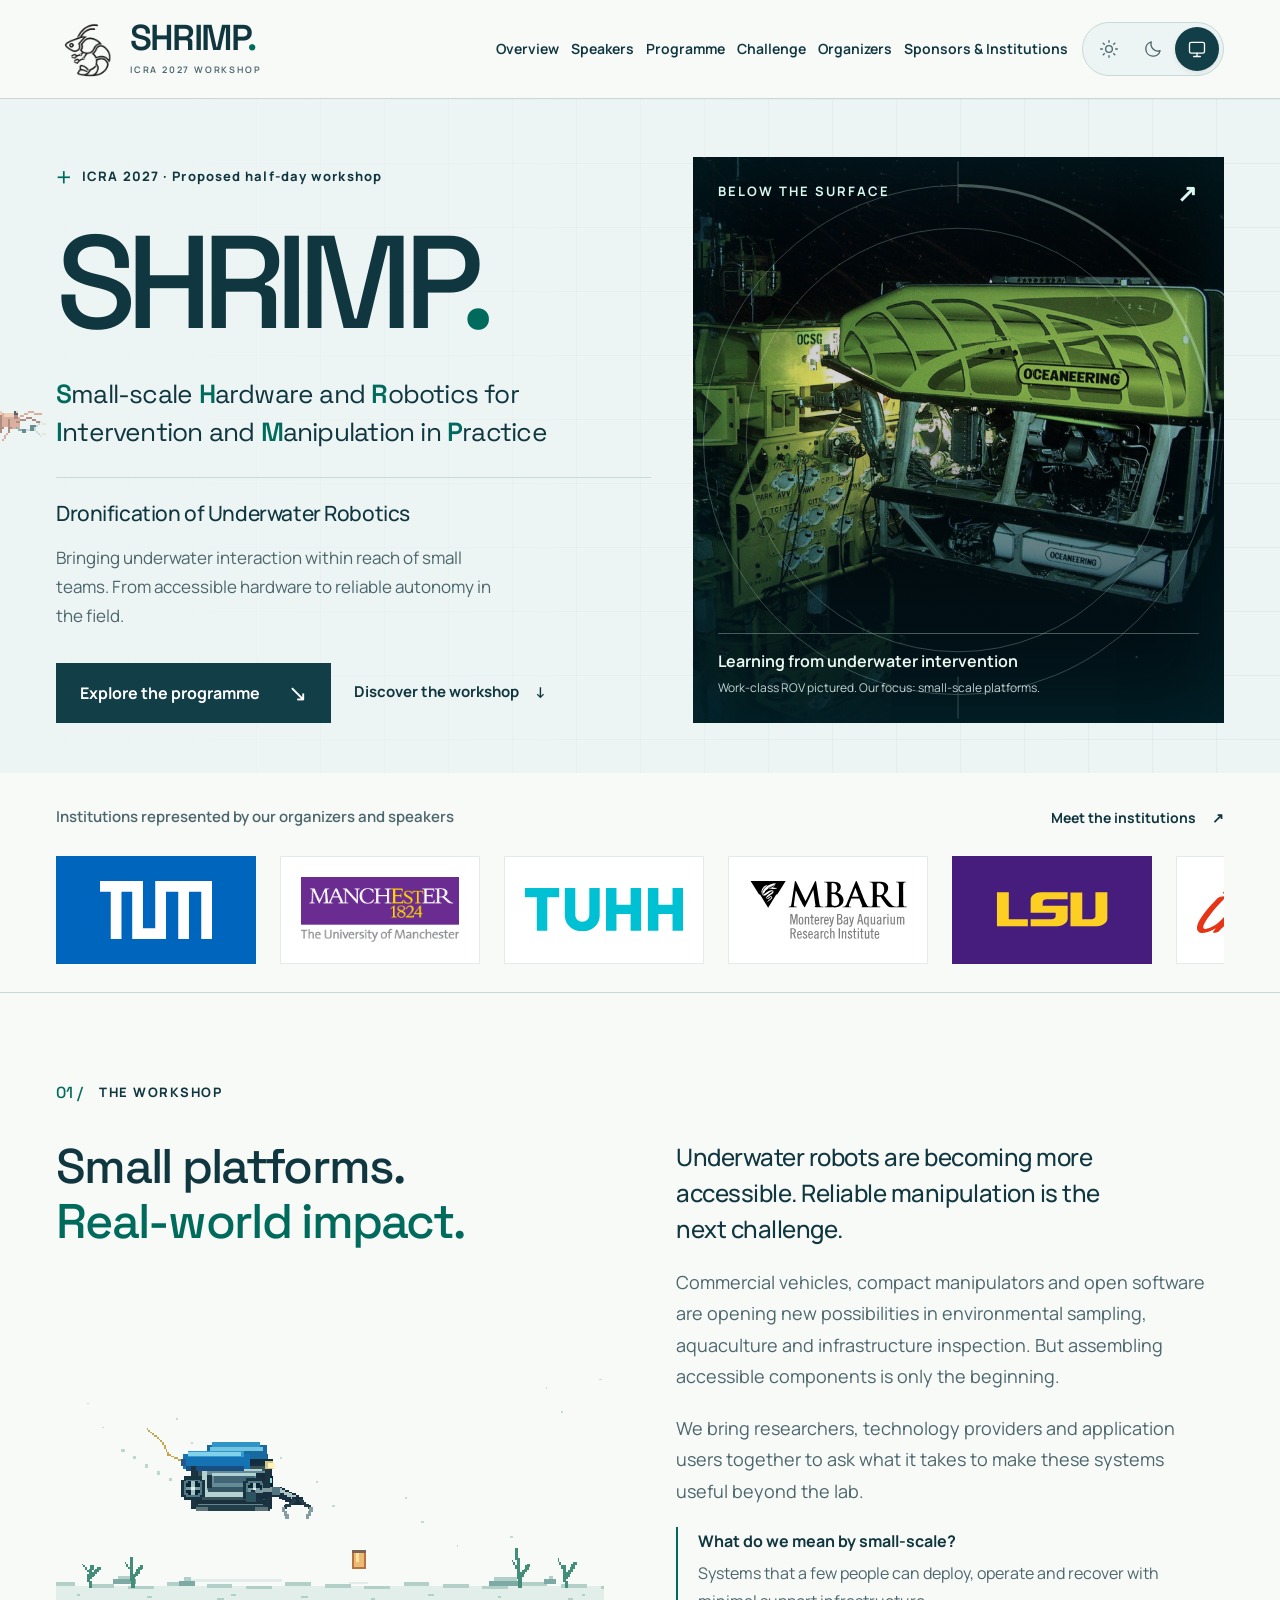
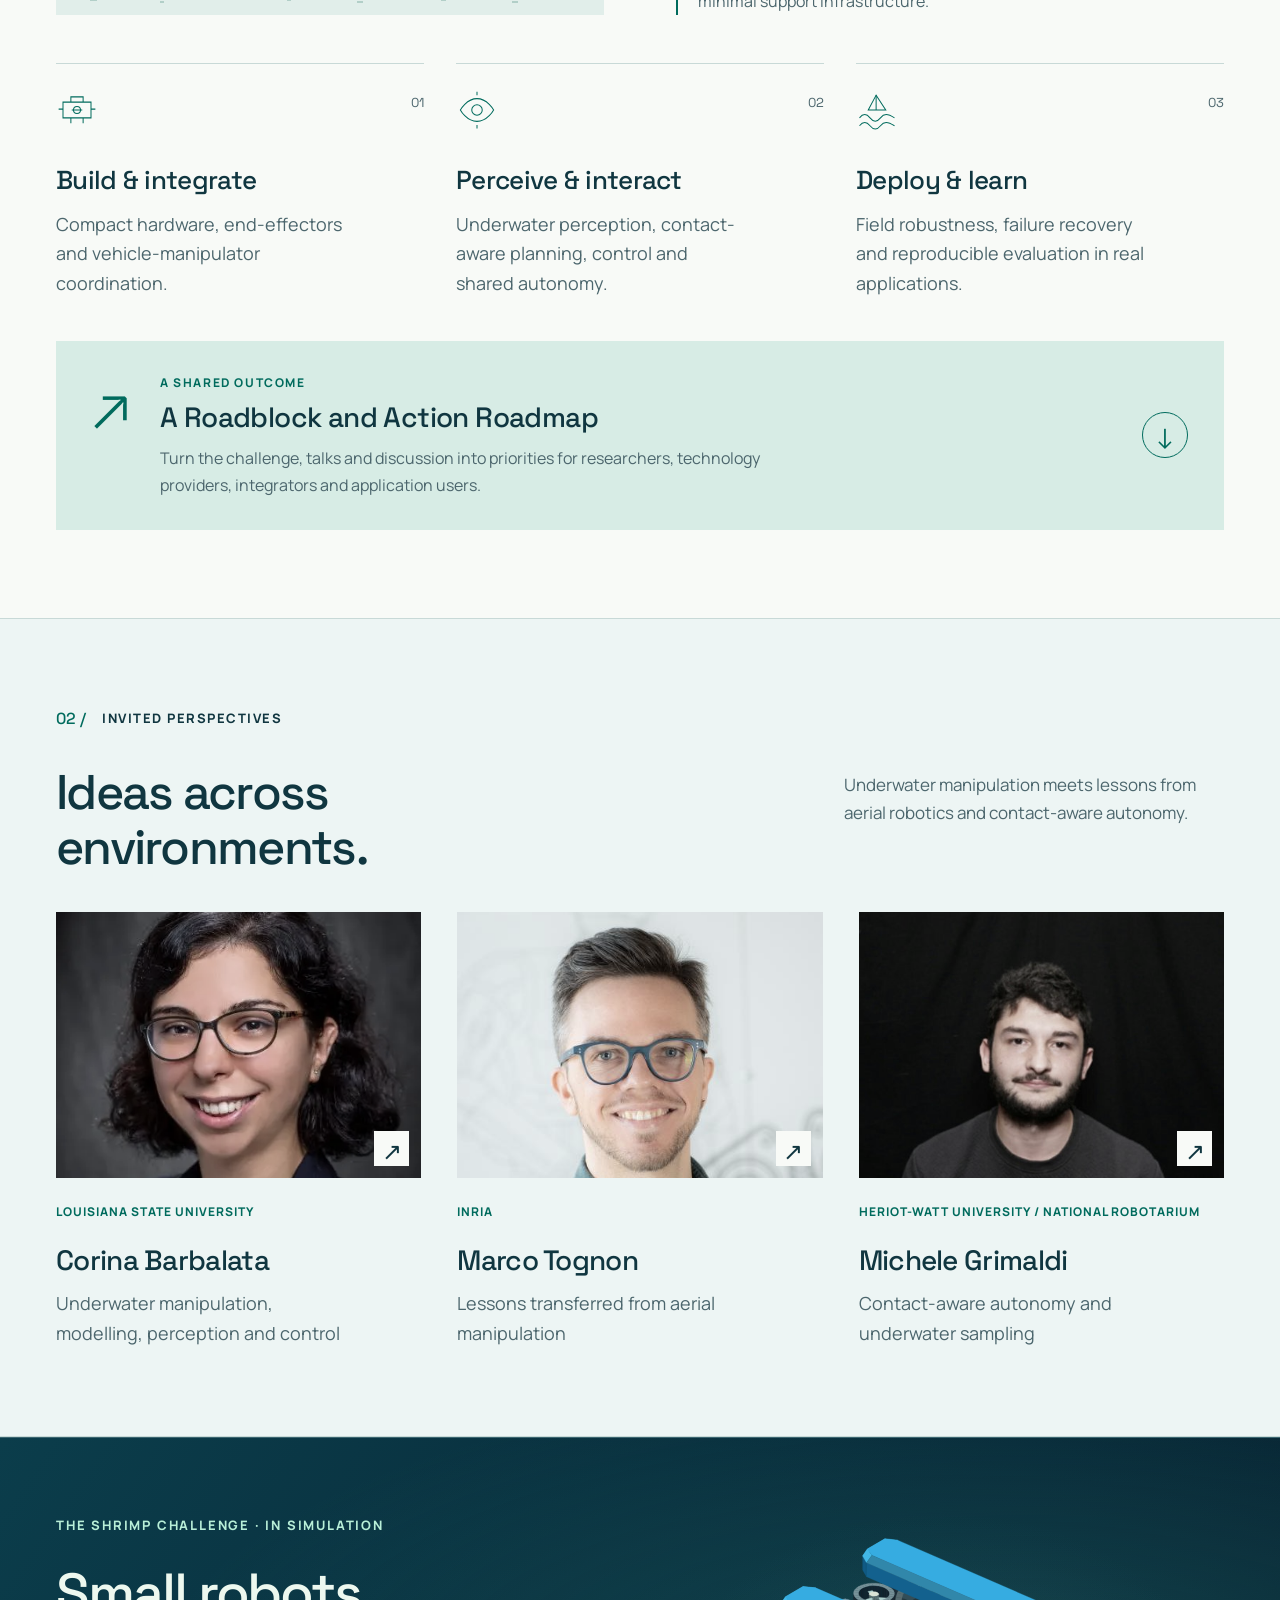
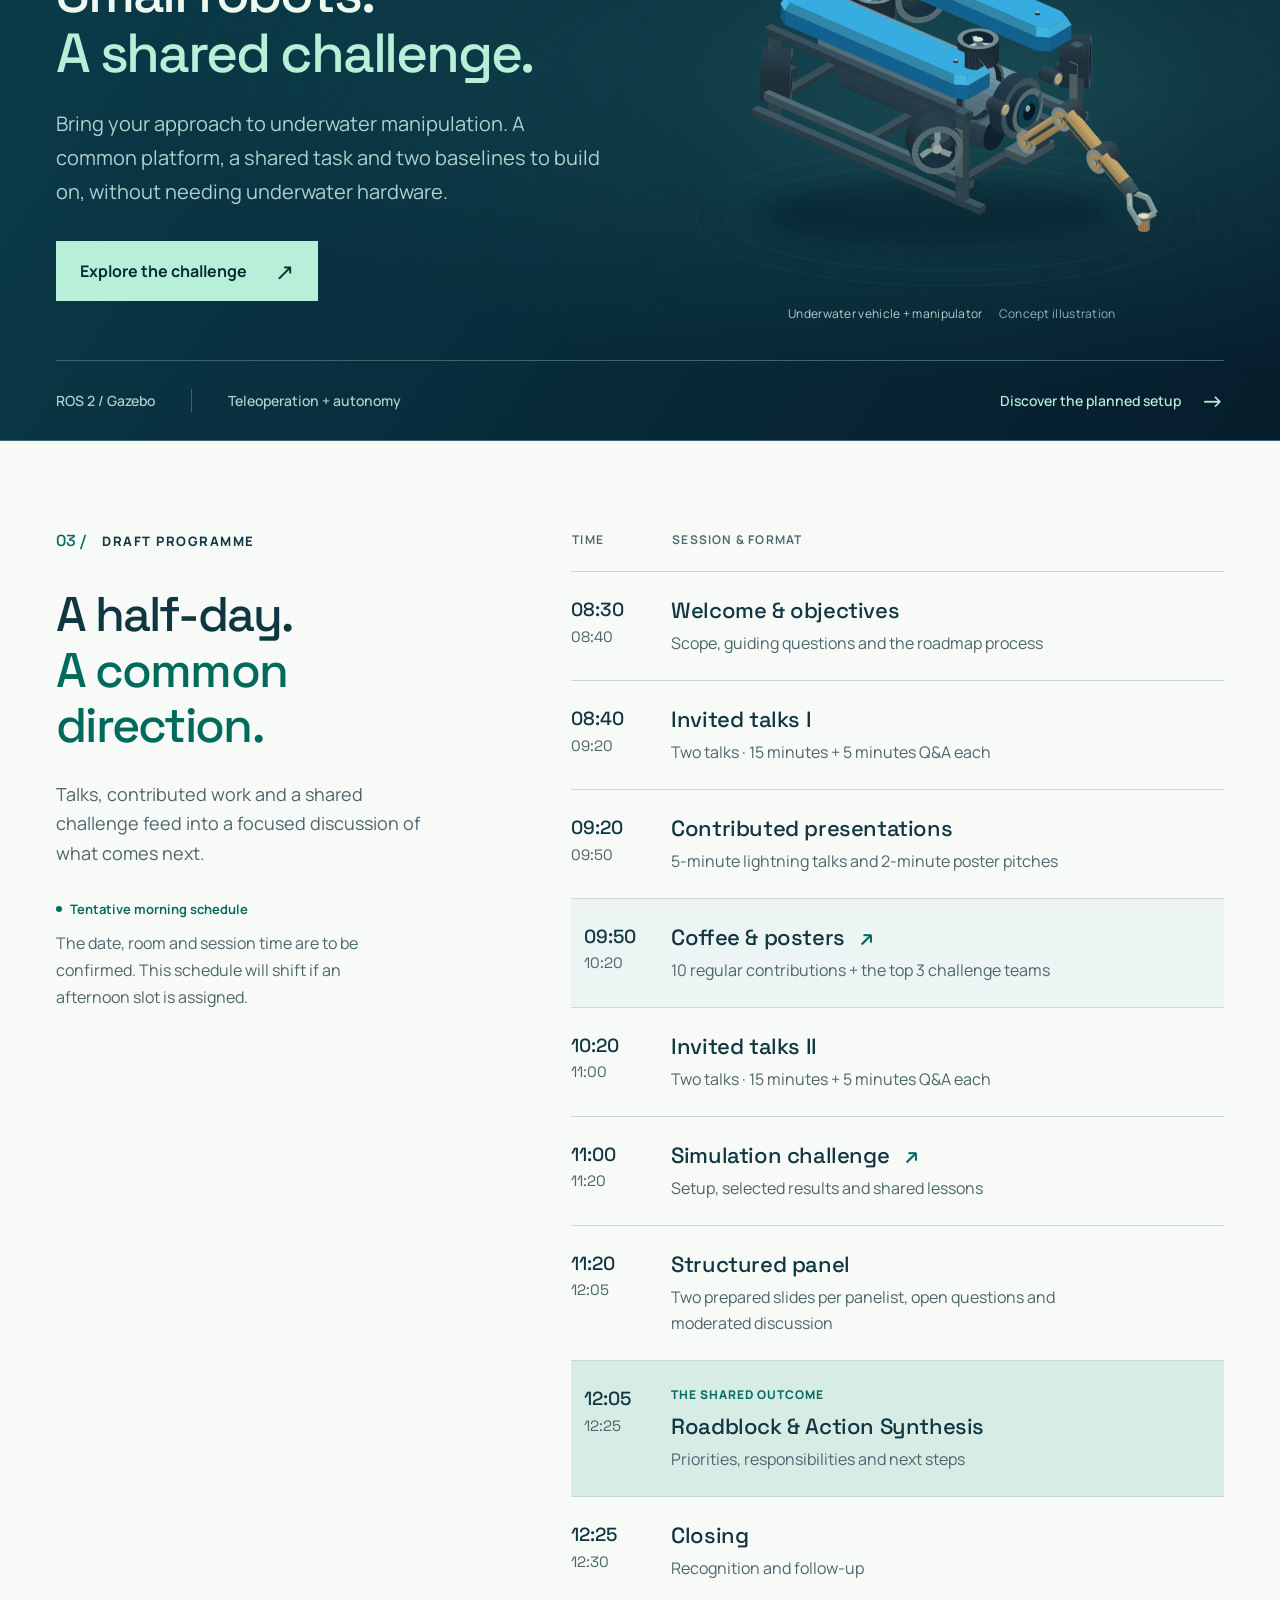
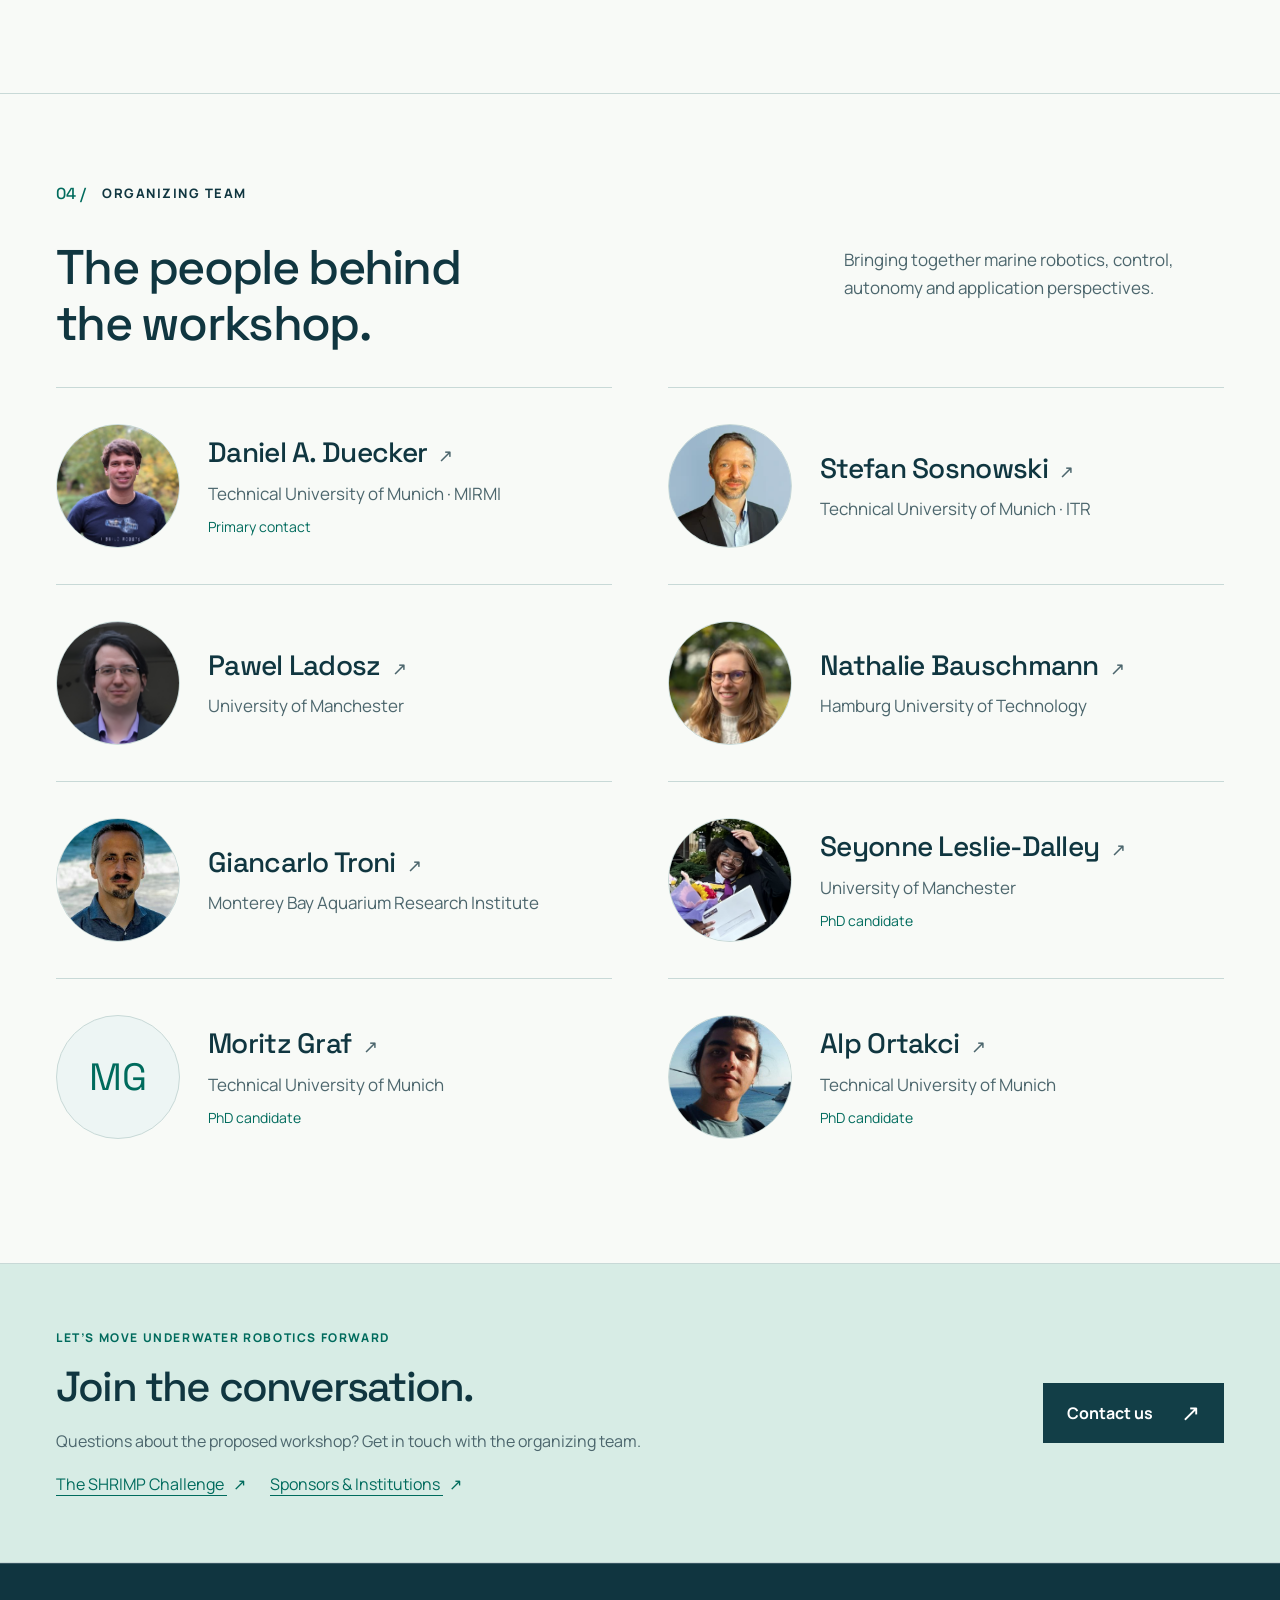
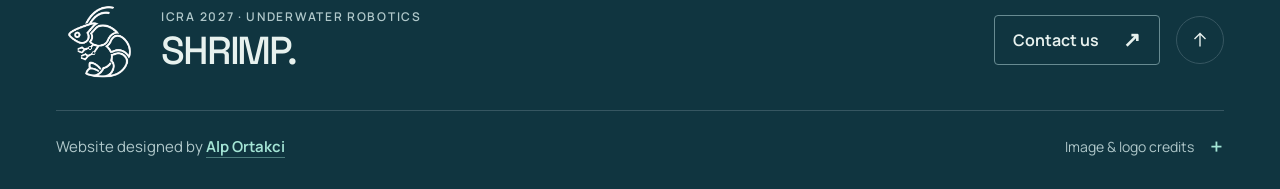
==== commit d8992e9c: "Publish website from 98a80ff0dc53" ====
--- a/index.html
+++ b/index.html
@@ -8,6 +8,22 @@
   <meta name="robots" content="noindex, nofollow">
   <meta name="description" content="SHRIMP: Small-scale Hardware and Robotics for Intervention and Manipulation in Practice. A proposed ICRA 2027 workshop. Explore the draft programme, invited speakers and organizing team.">
   <title>SHRIMP | ICRA 2027 Underwater Robotics Workshop</title>
+  <link rel="canonical" href="https://shrimp-workshop.github.io/">
+  <meta property="og:type" content="website">
+  <meta property="og:site_name" content="SHRIMP | ICRA 2027">
+  <meta property="og:title" content="SHRIMP | ICRA 2027">
+  <meta property="og:description" content="SHRIMP: Small-scale Hardware and Robotics for Intervention and Manipulation in Practice. A proposed ICRA 2027 workshop. Explore the draft programme, invited speakers and organizing team.">
+  <meta property="og:url" content="https://shrimp-workshop.github.io/">
+  <meta property="og:image" content="https://shrimp-workshop.github.io/assets/images/shrimp-preview.png">
+  <meta property="og:image:type" content="image/png">
+  <meta property="og:image:width" content="1200">
+  <meta property="og:image:height" content="630">
+  <meta property="og:image:alt" content="SHRIMP robotic shrimp logo and workshop title on a dark ocean background. ICRA 2027 underwater robotics.">
+  <meta name="twitter:card" content="summary_large_image">
+  <meta name="twitter:title" content="SHRIMP | ICRA 2027">
+  <meta name="twitter:description" content="SHRIMP: Small-scale Hardware and Robotics for Intervention and Manipulation in Practice. A proposed ICRA 2027 workshop. Explore the draft programme, invited speakers and organizing team.">
+  <meta name="twitter:image" content="https://shrimp-workshop.github.io/assets/images/shrimp-preview.png">
+  <meta name="twitter:image:alt" content="SHRIMP robotic shrimp logo and workshop title on a dark ocean background. ICRA 2027 underwater robotics.">
   <link rel="icon" href="assets/favicon.svg" type="image/svg+xml">
   <link rel="preload" href="assets/fonts/space-grotesk.ttf" as="font" type="font/ttf" crossorigin>
   <link rel="preload" href="assets/fonts/manrope.ttf" as="font" type="font/ttf" crossorigin>
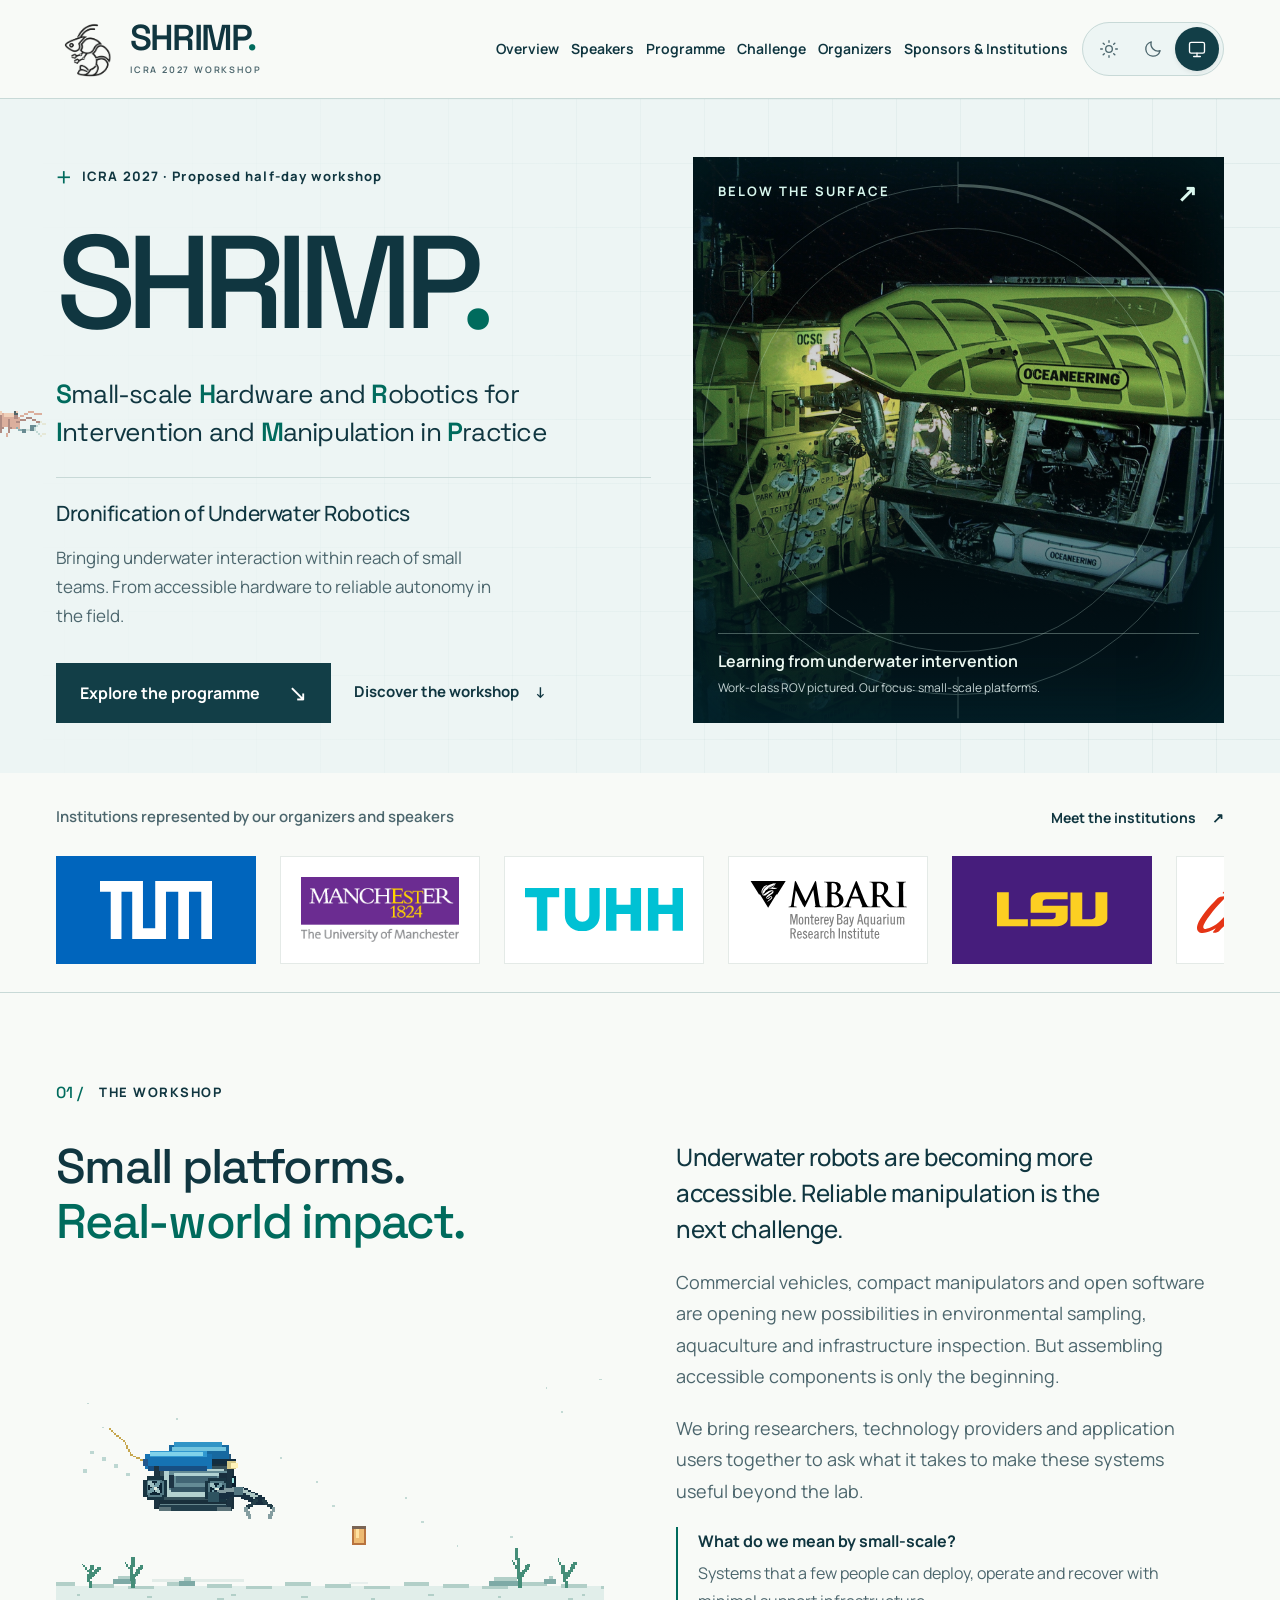
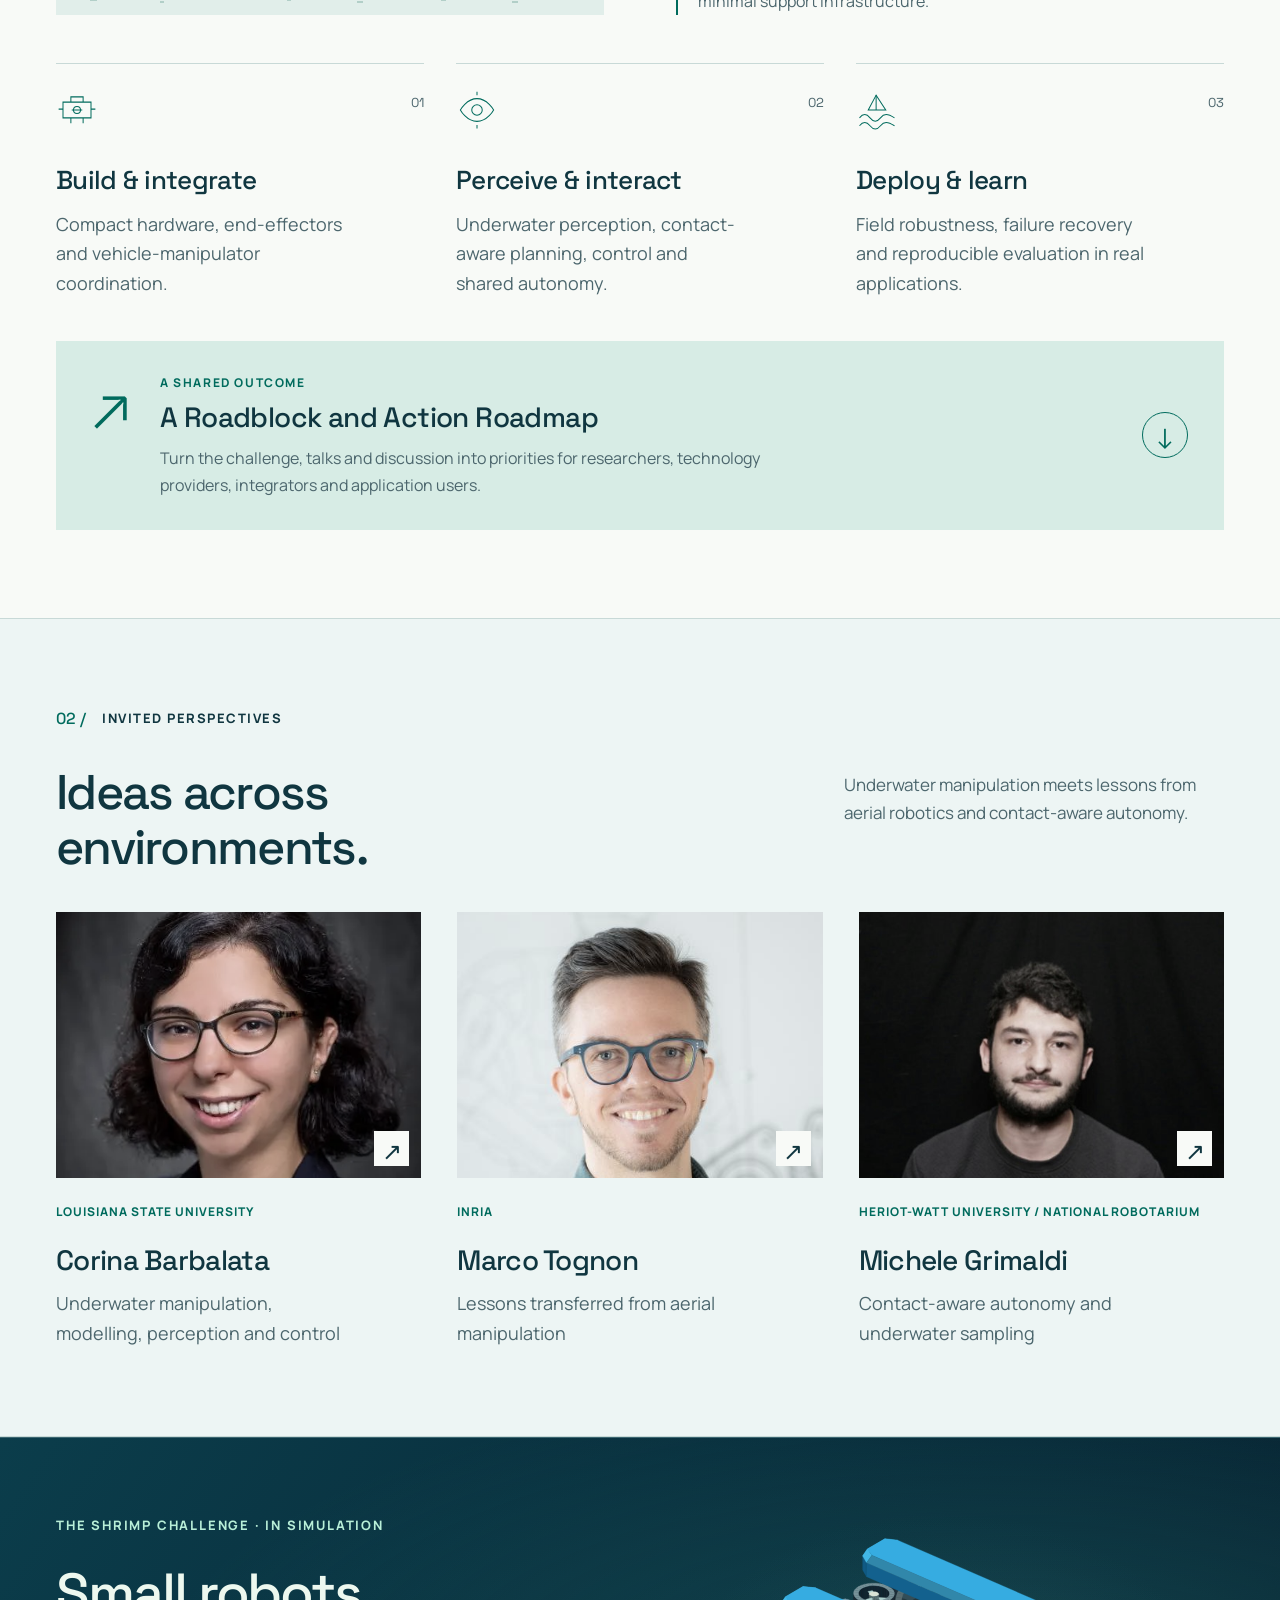
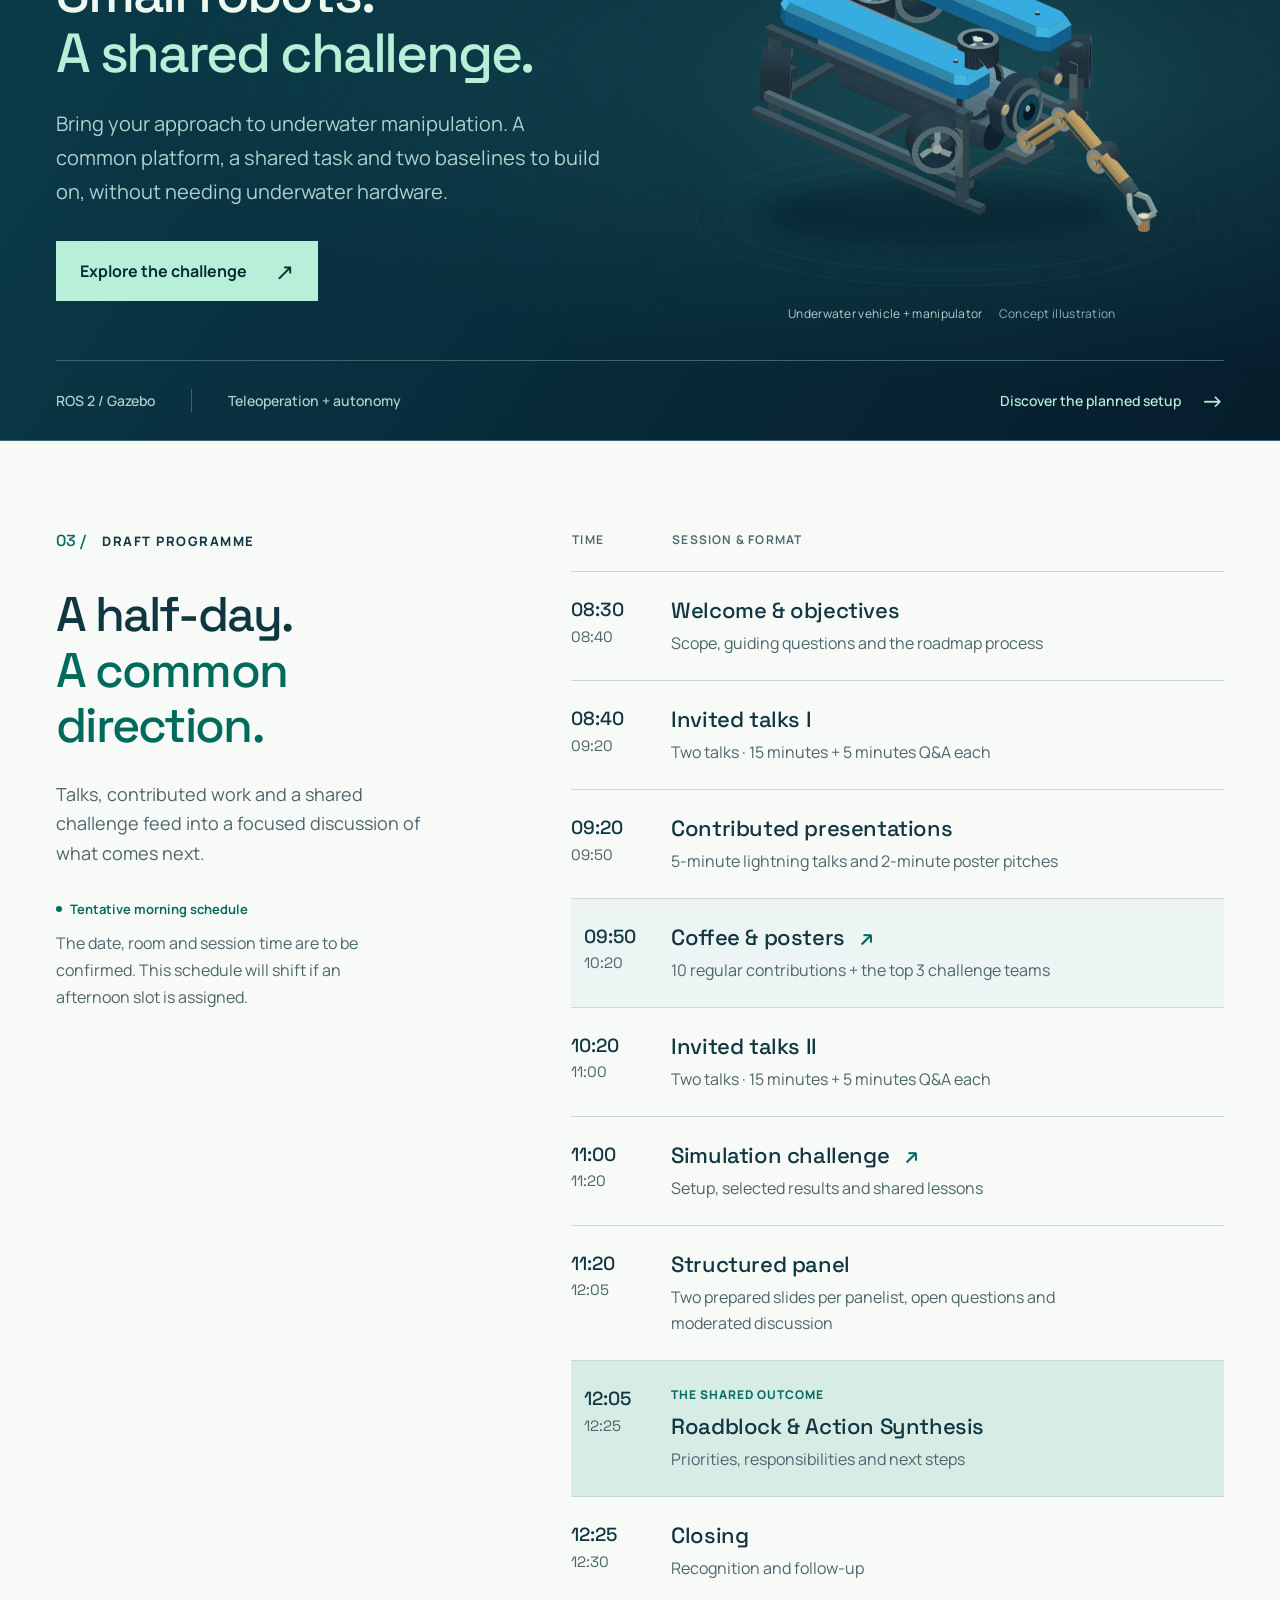
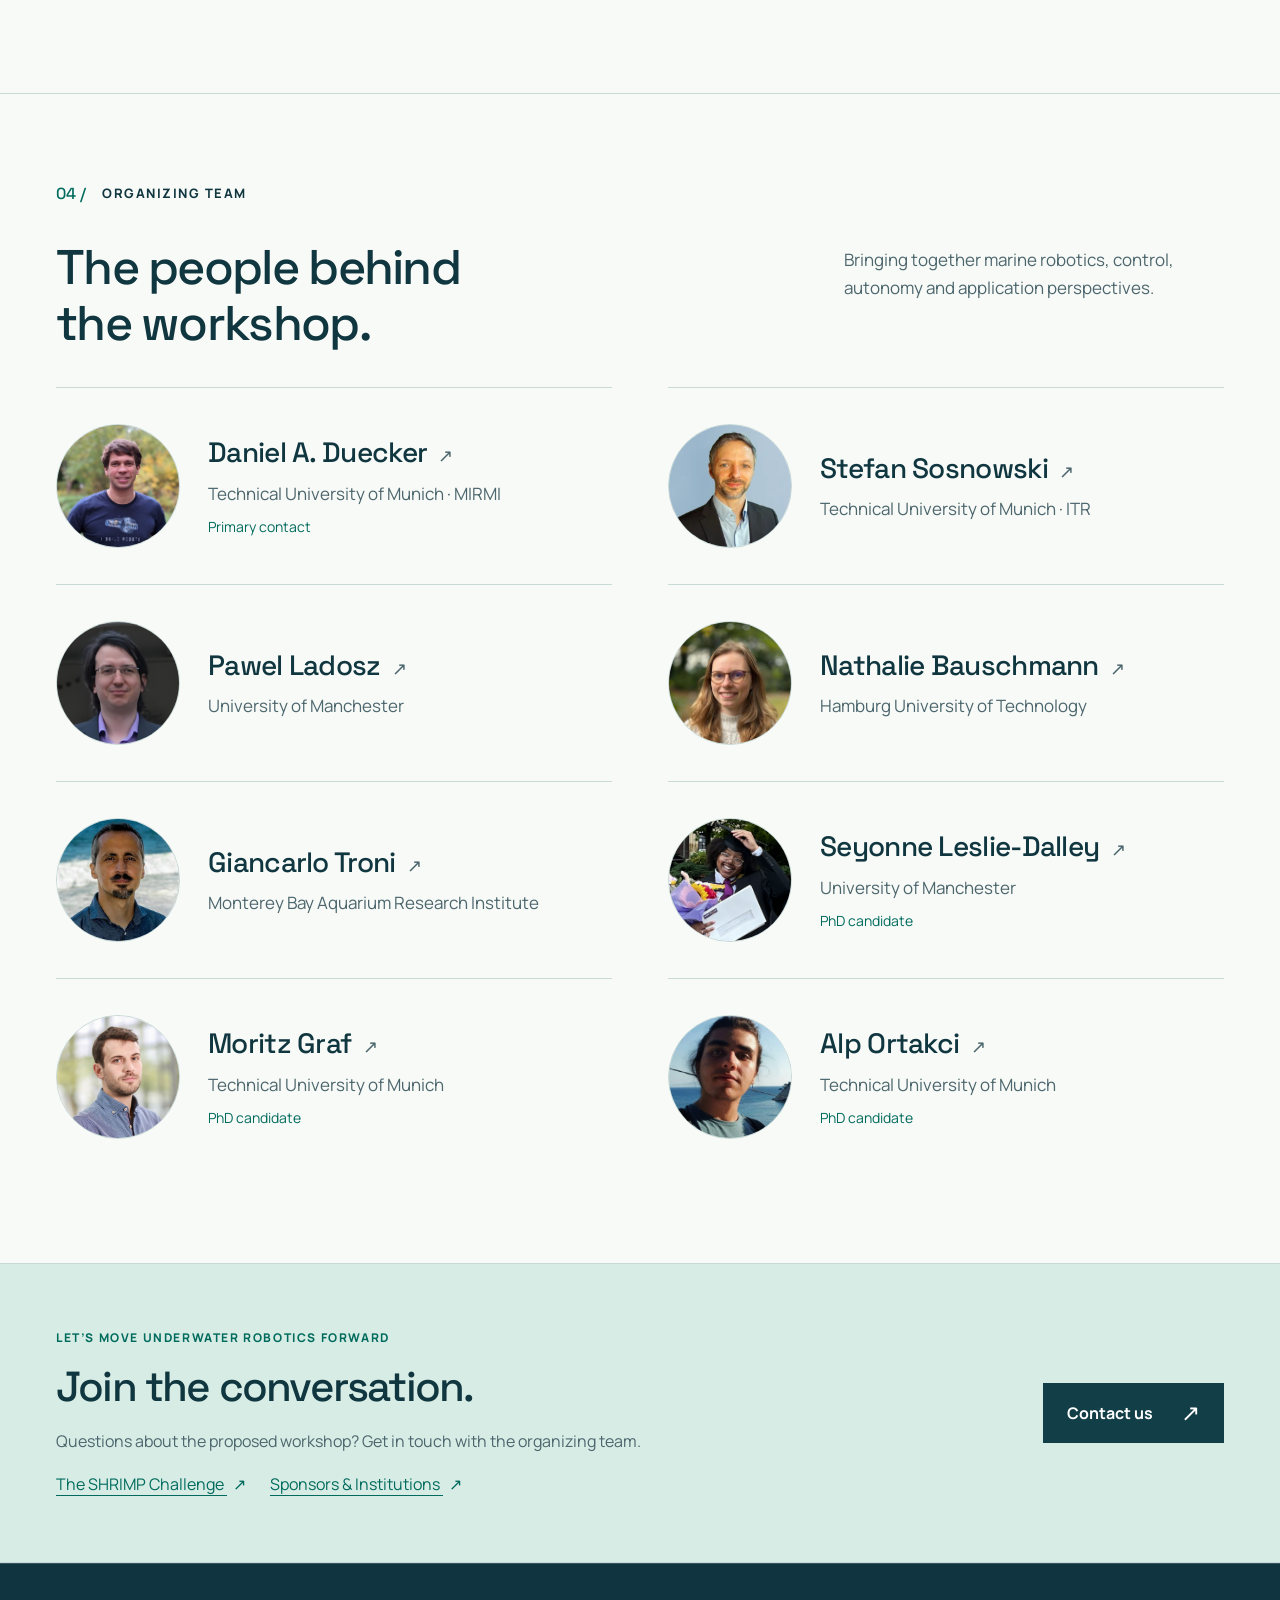
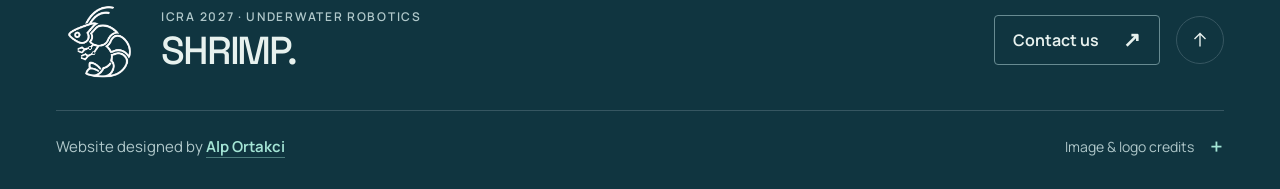
==== commit bb1d02ea: "Publish website from 41bbcf60930b" ====
--- a/index.html
+++ b/index.html
@@ -163,7 +163,7 @@
           <article class="organizer"><img class="avatar" src="assets/images/nathalie-bauschmann.jpg" alt="" width="320" height="320" loading="lazy"><div><h3><a href="https://www.tuhh.de/mum/team/wimi/nathalie-bauschmann">Nathalie Bauschmann <span aria-hidden="true">↗</span></a></h3><p>Hamburg University of Technology</p></div></article>
           <article class="organizer"><img class="avatar" src="assets/images/giancarlo-troni.jpg" alt="" width="320" height="320" loading="lazy"><div><h3><a href="https://www.mbari.org/person/giancarlo-troni/">Giancarlo Troni <span aria-hidden="true">↗</span></a></h3><p>Monterey Bay Aquarium Research Institute</p></div></article>
           <article class="organizer"><img class="avatar" src="assets/images/seyonne-leslie-dalley.png" alt="" width="320" height="320" loading="lazy"><div><h3><a href="https://sladalley.github.io/">Seyonne Leslie-Dalley <span aria-hidden="true">↗</span></a></h3><p>University of Manchester</p><span class="organizer-role">PhD candidate</span></div></article>
-          <article class="organizer"><span class="avatar" aria-hidden="true">MG</span><div><h3><a href="https://portal.fis.tum.de/en/persons/moritz-graf/">Moritz Graf <span aria-hidden="true">↗</span></a></h3><p>Technical University of Munich</p><span class="organizer-role">PhD candidate</span></div></article>
+          <article class="organizer"><img class="avatar" src="assets/images/moritz-graf.jpg" alt="" width="400" height="400" loading="lazy"><div><h3><a href="https://portal.fis.tum.de/en/persons/moritz-graf/">Moritz Graf <span aria-hidden="true">↗</span></a></h3><p>Technical University of Munich</p><span class="organizer-role">PhD candidate</span></div></article>
           <article class="organizer"><img class="avatar" src="assets/images/alp-ortakci.jpg" alt="" width="320" height="320" loading="lazy"><div><h3><a href="https://www.alportakci.com/">Alp Ortakci <span aria-hidden="true">↗</span></a></h3><p>Technical University of Munich</p><span class="organizer-role">PhD candidate</span></div></article>
         </div>
       </div>
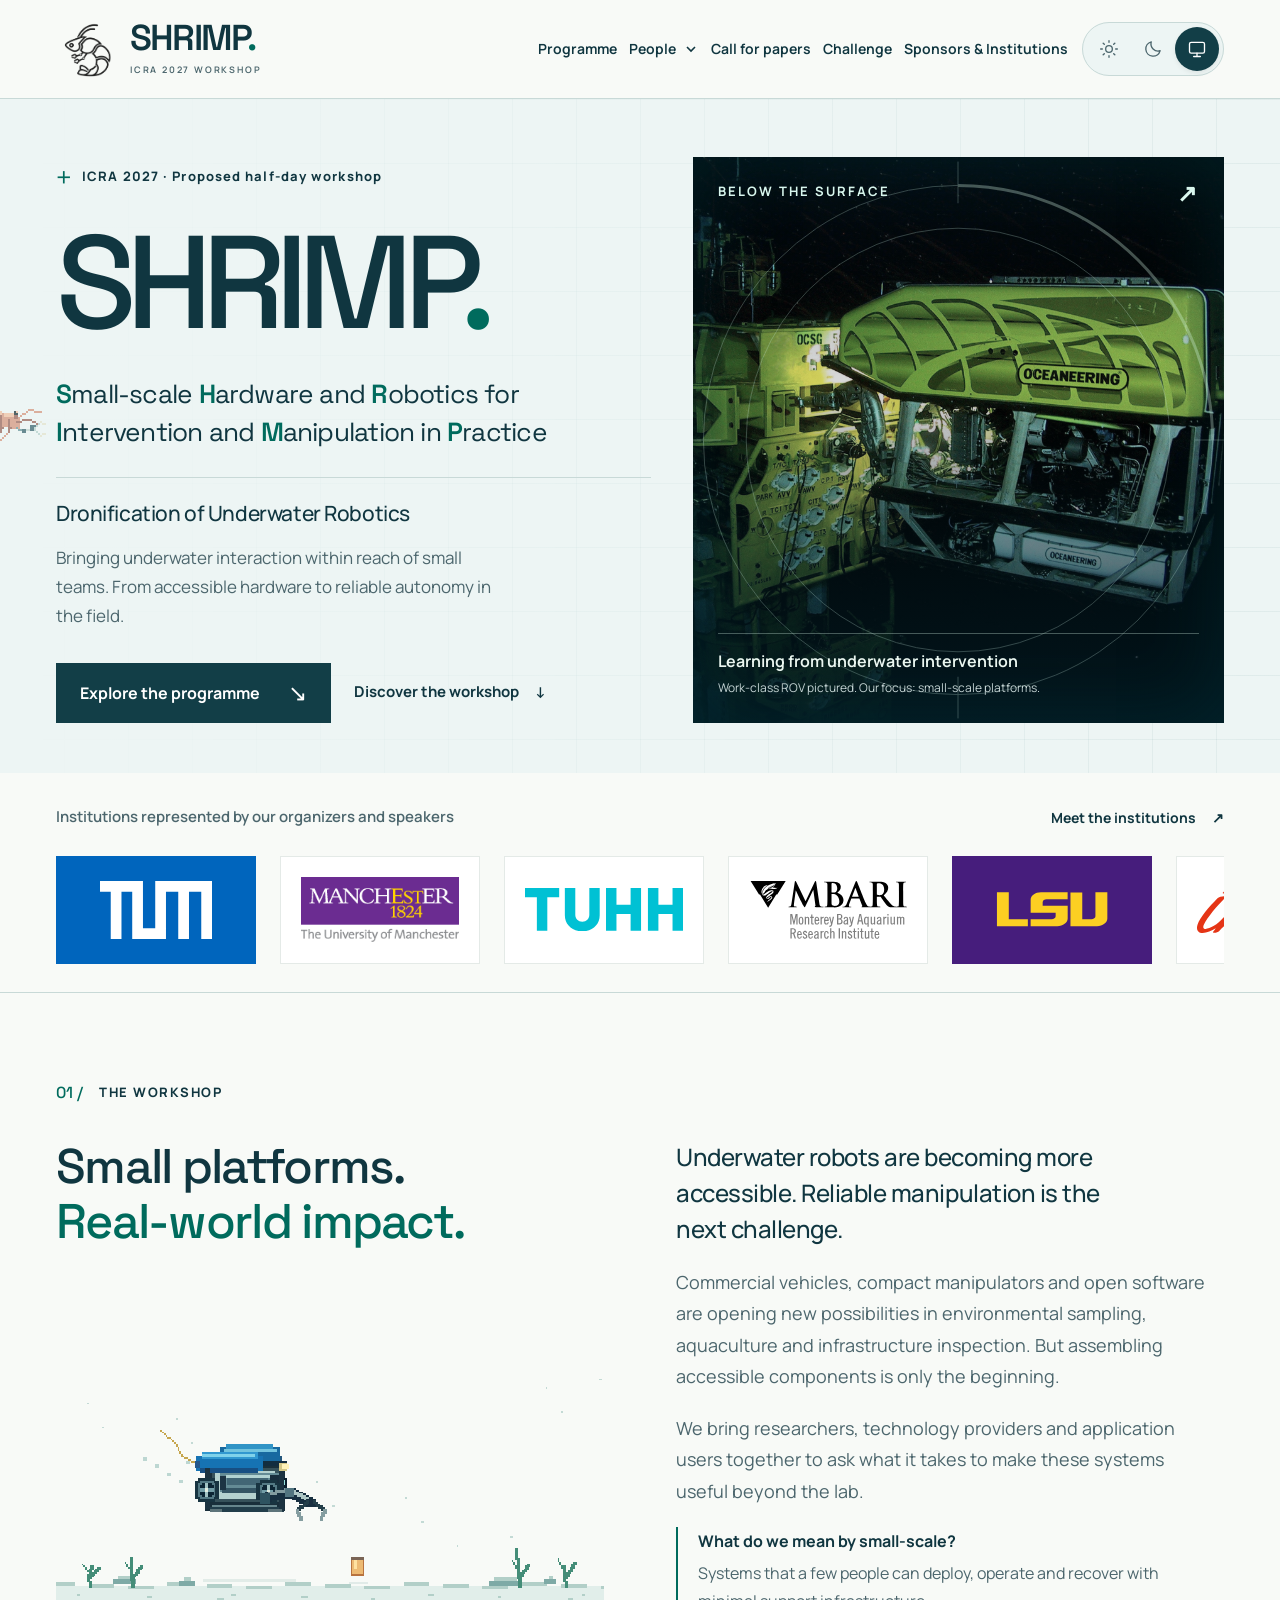
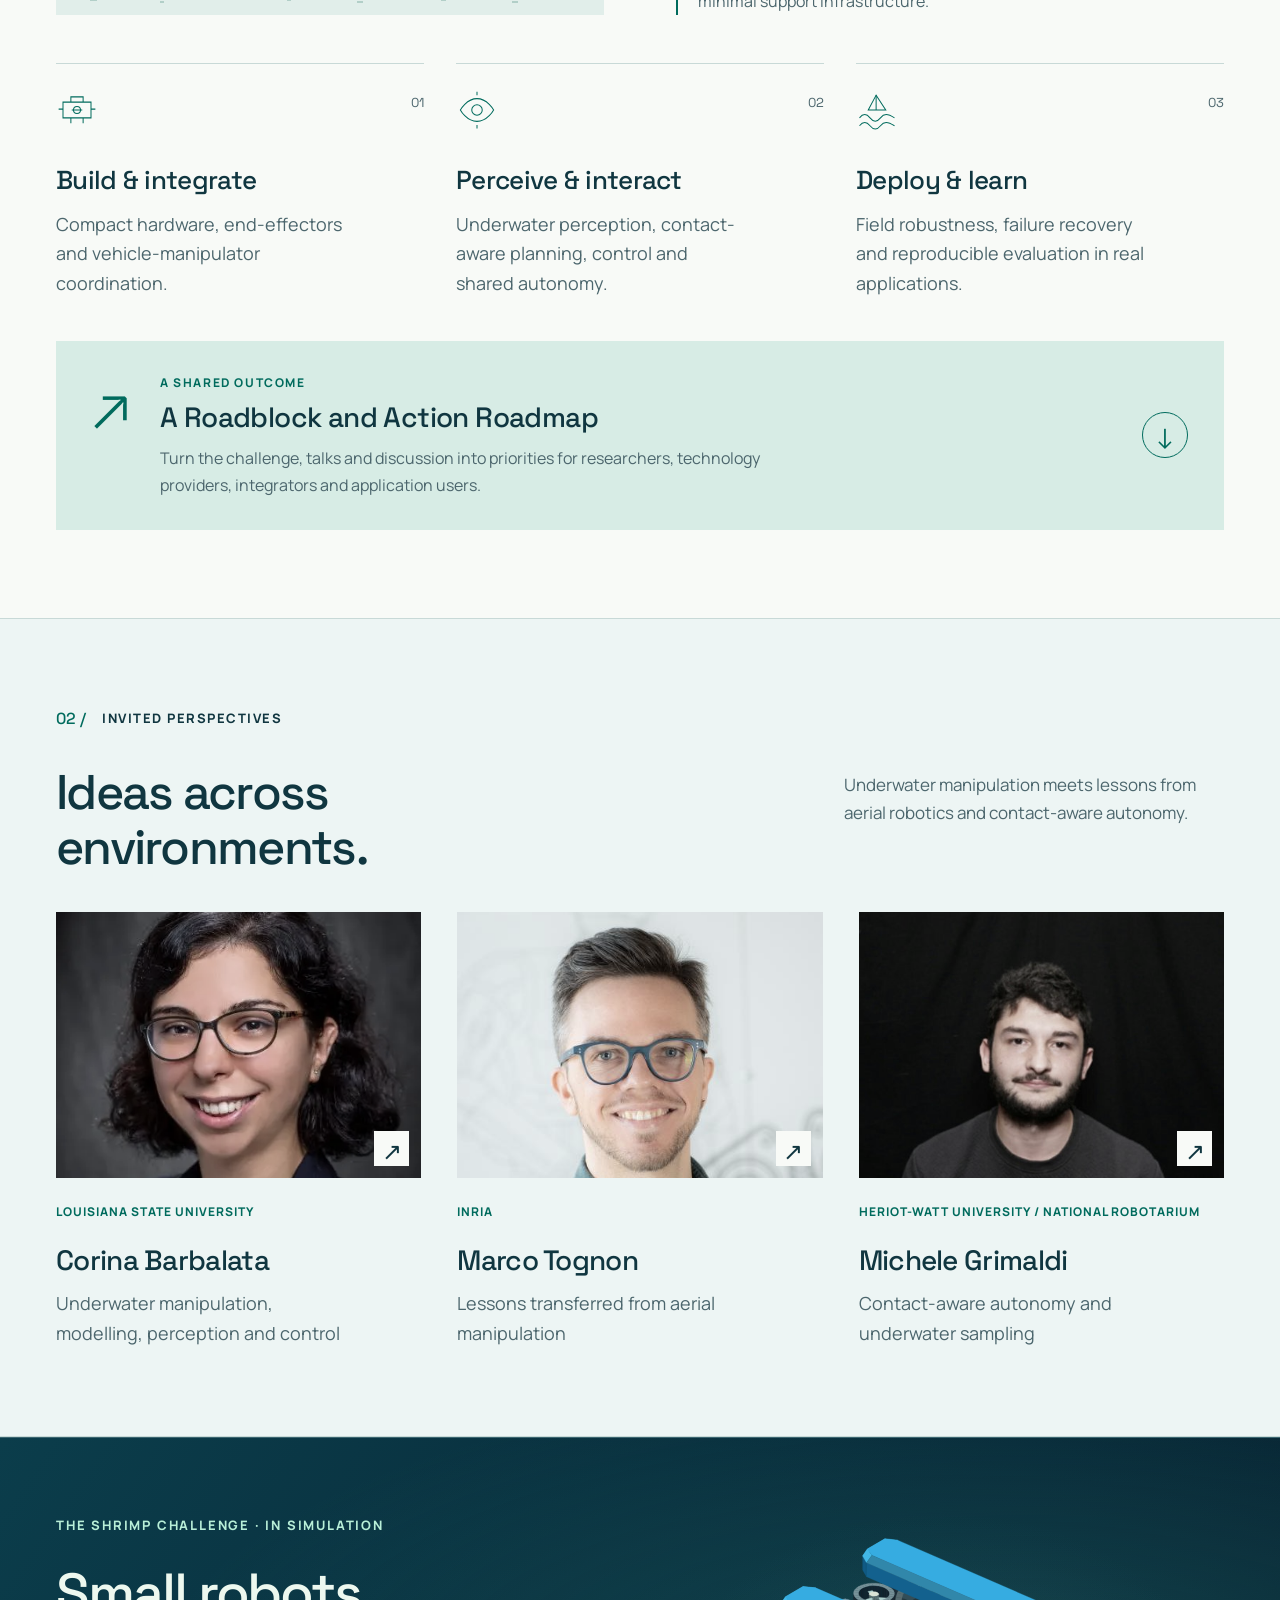
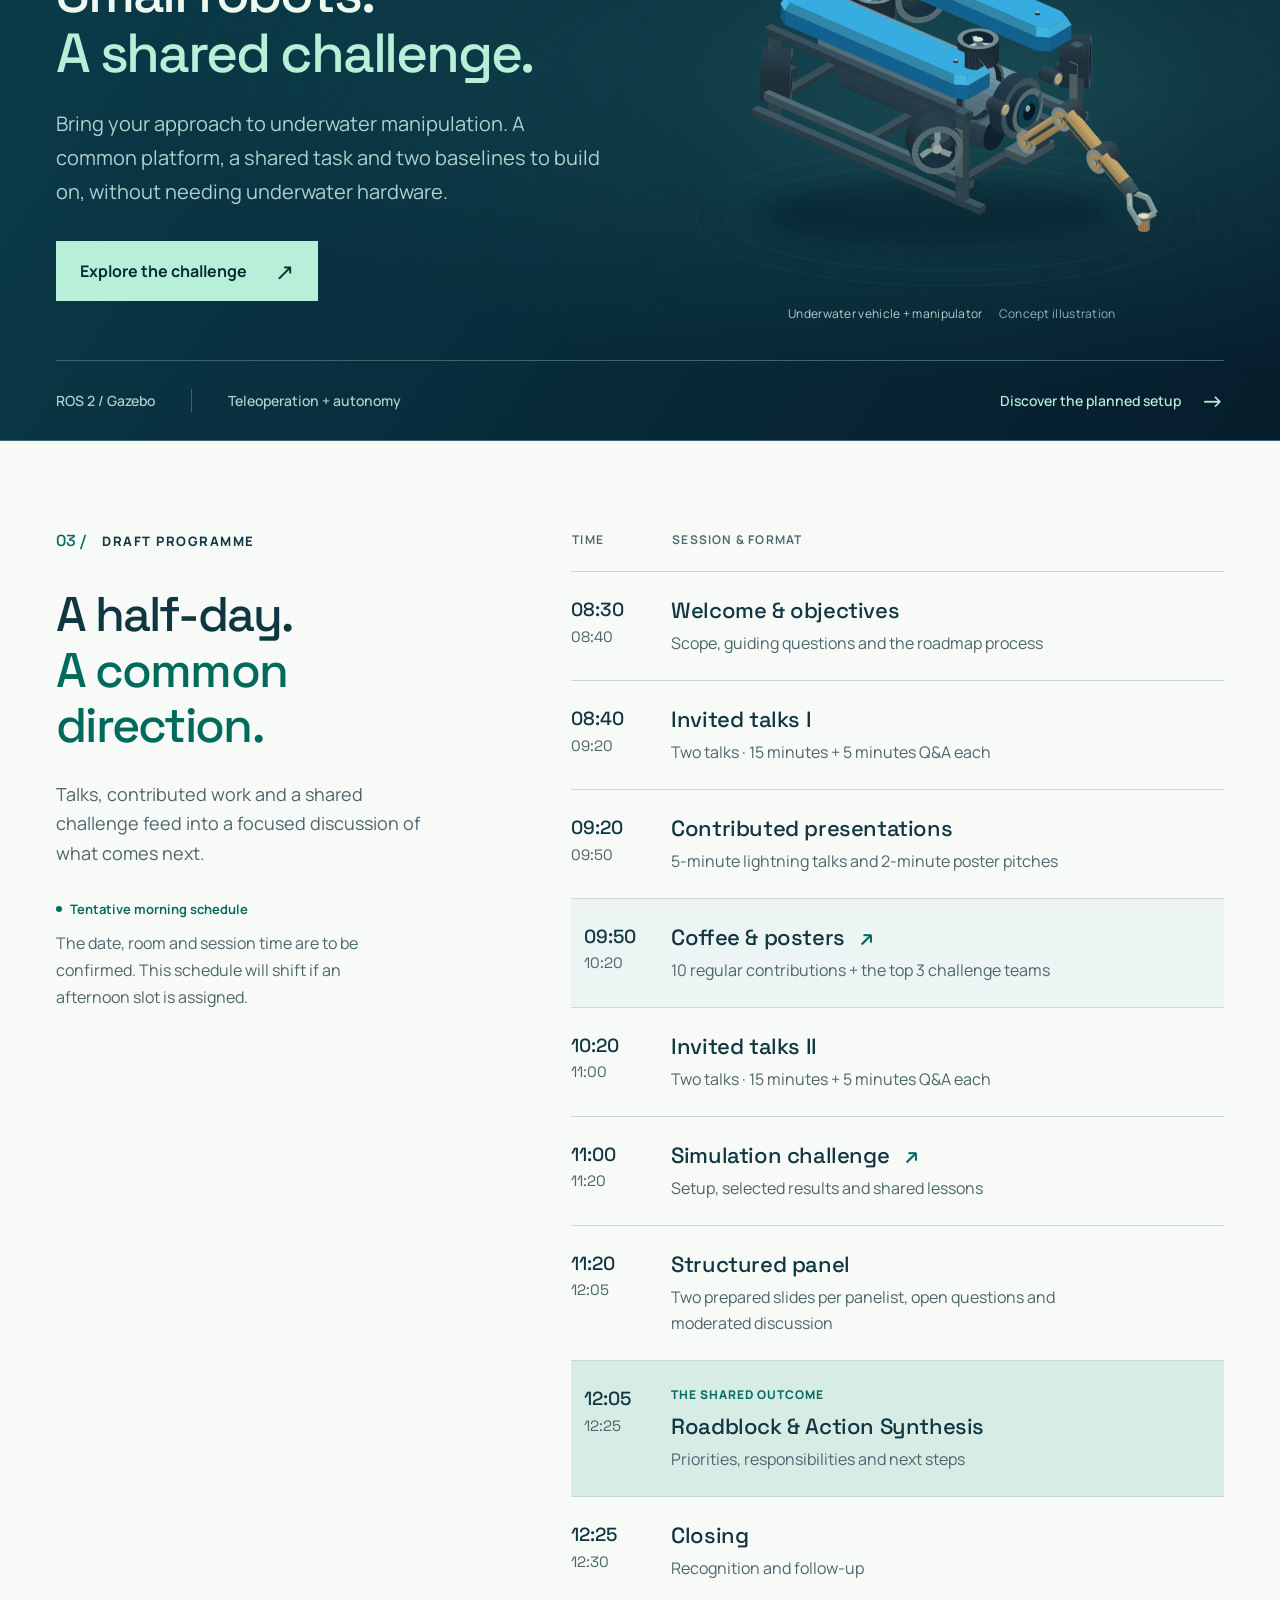
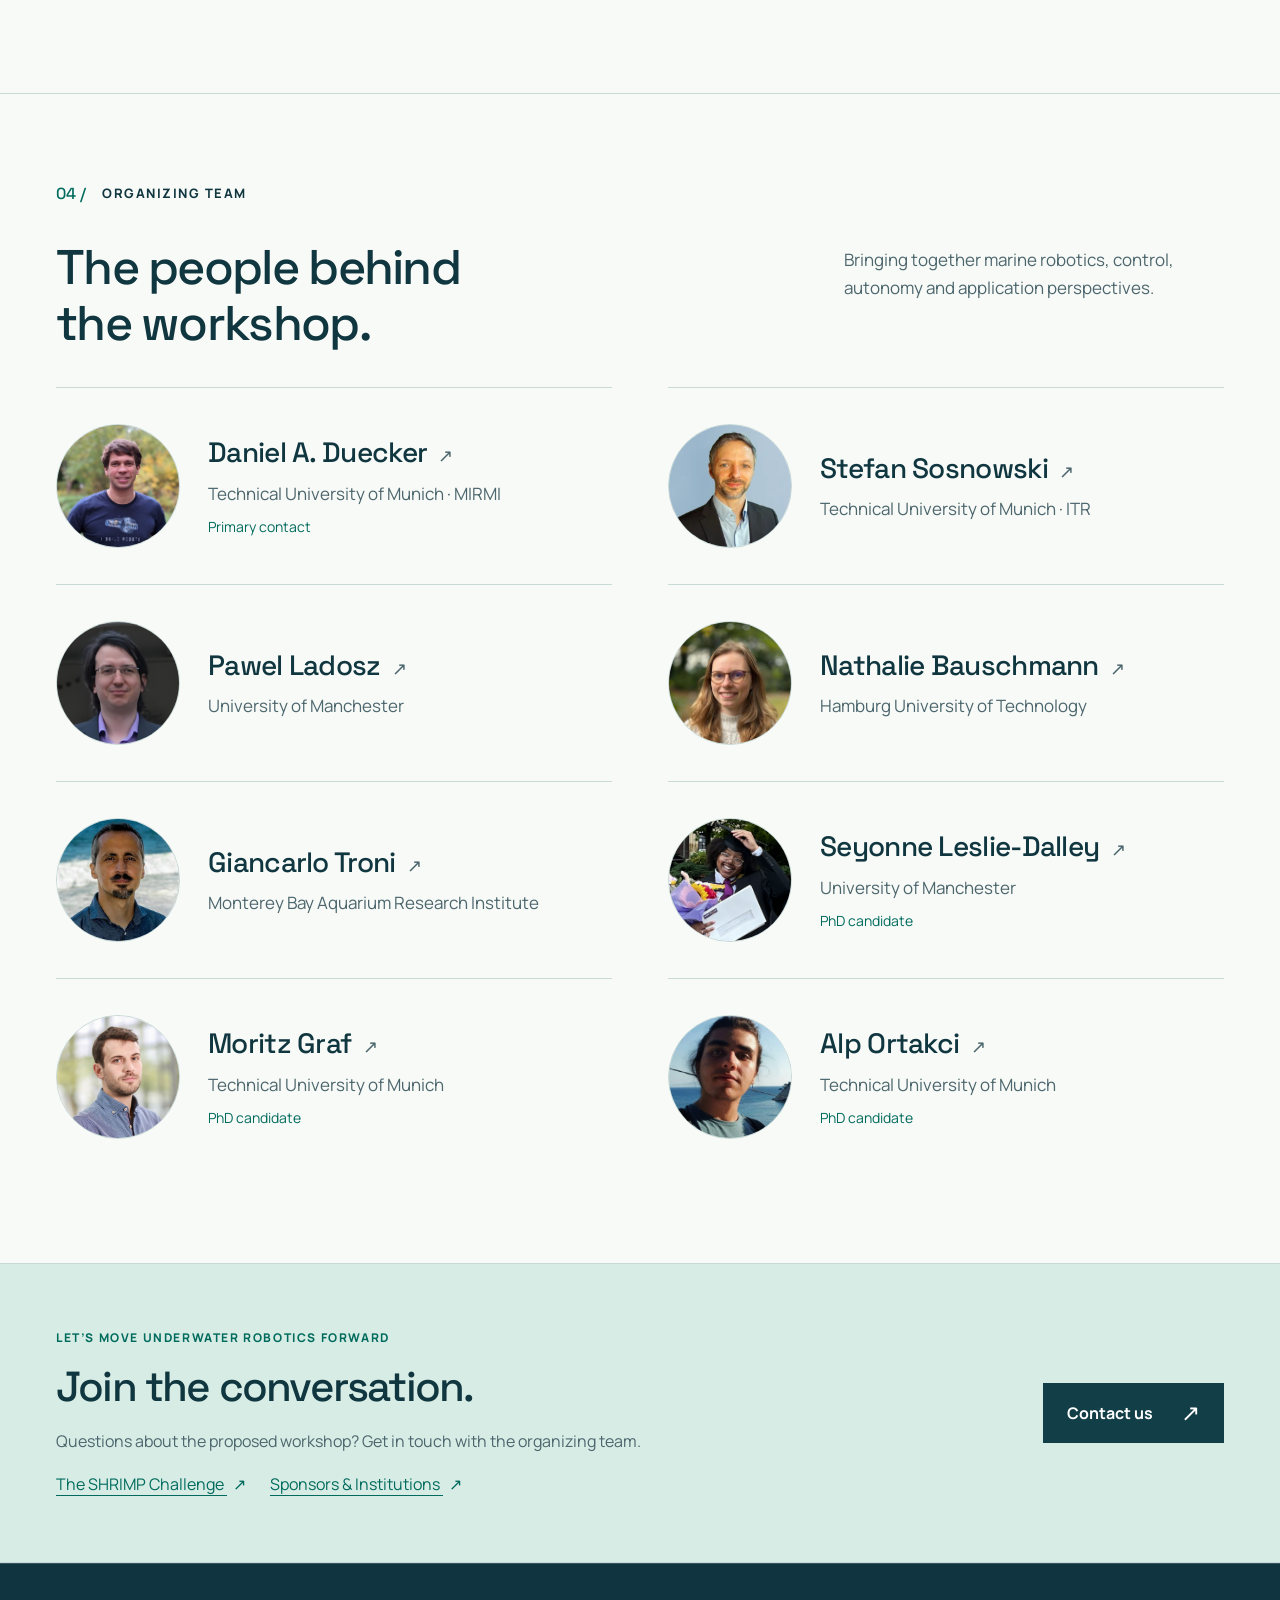
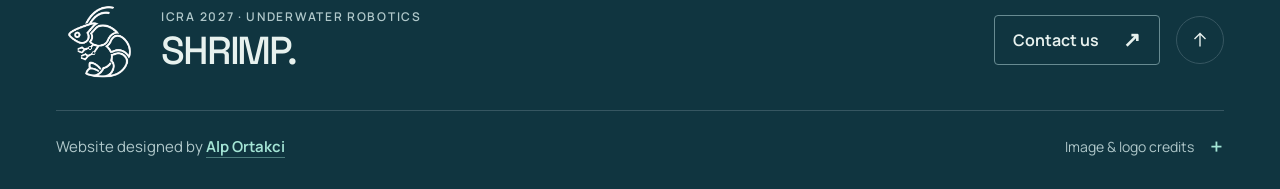
==== commit 79937971: "Publish website from e5f8a3136e9b" ====
--- a/index.html
+++ b/index.html
@@ -37,12 +37,19 @@
   <a class="skip-link" href="#main">Skip to content</a>
   <header class="site-header">
     <div class="container header-inner">
-      <a class="brand" href="#top" aria-label="SHRIMP workshop, back to top">
+      <a class="brand" href="#overview" aria-label="SHRIMP workshop overview">
         <img class="brand-icon" src="assets/logos/shrimp.png" alt="" width="1254" height="1254" decoding="async">
         <span class="brand-wordmark">SHRIMP<span>.</span><small>ICRA 2027 WORKSHOP</small></span>
       </a>
       <nav class="main-nav" aria-label="Main navigation" id="main-nav">
-        <a href="#overview">Overview</a><a href="#speakers">Speakers</a><a href="#programme">Programme</a><a href="challenge.html">Challenge</a><a href="#organizers">Organizers</a><a href="sponsors-institutions.html">Sponsors &amp; Institutions</a>
+        <a href="#programme">Programme</a>
+        <details class="nav-people">
+          <summary>People <svg viewBox="0 0 16 16" aria-hidden="true"><path d="m4 6 4 4 4-4"/></svg></summary>
+          <div class="people-links"><a href="#speakers">Speakers</a><a href="#organizers">Organizers</a></div>
+        </details>
+        <a href="call-for-papers.html">Call for papers</a>
+        <a href="challenge.html">Challenge</a>
+        <a href="sponsors-institutions.html">Sponsors &amp; Institutions</a>
       </nav>
       <div class="header-controls">
         <fieldset class="theme-control">
--- a/styles.css
+++ b/styles.css
@@ -695,3 +695,85 @@
   .theme-control{grid-template-columns:repeat(3,38px);padding:2px}.theme-option{width:38px}.theme-control::before{width:38px;top:2px;left:2px}
 }
 @media print{.site-header,.review-banner,.hero-visual,.hero-actions,.theme-control,.hero-waves,.scroll-link,.credits,.contact-section,.site-footer{display:none!important}body{background:#fff!important;color:#173640!important;font-size:11pt}.container{width:100%}.hero-grid,.overview-grid,.programme-grid{display:block}.hero,.speakers{background:none}.section{padding:25px 0}.programme-intro{position:static}.hero-copy{padding:0}h1{font-size:36pt}h2{font-size:25pt}.hero-meta{padding:15px 0}.speaker-grid{gap:20px}.speaker-portrait{max-width:150px}.schedule tr,.organizer,.speaker{break-inside:avoid}.programme-intro .small-note{max-width:none}.theme-grid{margin-top:25px}.schedule{margin-top:25px}.organizer-grid{column-gap:30px}.outcome{padding:20px}}
+
+/* Shared navigation: native disclosure keeps People usable without scripts. */
+.nav-people{position:relative}
+.nav-people summary{display:flex;align-items:center;gap:7px;list-style:none;cursor:pointer;padding-block:12px;border-bottom:1px solid transparent;white-space:nowrap}
+.nav-people summary::-webkit-details-marker{display:none}
+.nav-people summary svg{width:16px;height:16px;fill:none;stroke:currentColor;stroke-width:1.6;transition:transform .18s}
+.nav-people[open] summary svg{transform:rotate(180deg)}
+.nav-people summary:hover,.nav-people[open] summary,.nav-people.has-current summary{color:var(--accent);border-color:var(--accent)}
+.people-links{position:absolute;top:calc(100% + 12px);left:-18px;min-width:210px;padding:8px;background:var(--surface-raised);border:1px solid var(--line);border-radius:8px;box-shadow:0 16px 32px #00000018}
+.main-nav .people-links a{display:block;padding:12px 16px;border:0;border-radius:4px}
+.main-nav .people-links a:hover,.main-nav .people-links a[aria-current]{background:var(--accent-soft);color:var(--accent)}
+@media(max-width:1200px){
+  .nav-people{width:100%}.nav-people summary{justify-content:space-between;padding-block:15px;font-size:18px}
+  .people-links{position:static;box-shadow:none;min-width:0;margin:0 0 12px;border-radius:4px}
+}
+
+/* The call presents contribution formats and submission status together. */
+.cfp-hero{padding:64px 0 0;background:var(--surface);border-bottom:1px solid var(--line)}
+.cfp-hero>.container>.eyebrow{color:var(--accent);font-size:13px;letter-spacing:1.6px}
+.cfp-hero-grid{display:grid;grid-template-columns:1fr 1fr;gap:96px;align-items:center;padding-block:36px 52px}
+.cfp-hero h1{font-size:clamp(72px,7.5vw,110px);line-height:.98;letter-spacing:-.055em;margin:0}
+.cfp-hero h1>span{color:var(--accent)}
+.cfp-deck>p:first-child{font:500 clamp(26px,2.5vw,34px)/1.3 'Space Grotesk',sans-serif;letter-spacing:-.025em}
+.cfp-deck>p+p{font-size:19px;line-height:1.7;color:var(--muted);max-width:43ch;margin-top:20px}
+.cfp-deck .text-link{color:var(--accent);margin-top:16px;font-size:16px}
+.cfp-at-a-glance{display:grid;grid-template-columns:repeat(3,1fr);gap:36px;margin:0;padding:28px 0 36px;border-top:1px solid var(--line)}
+.cfp-at-a-glance>div+div{padding-left:36px;border-left:1px solid var(--line)}
+.cfp-at-a-glance dt{font-size:14px;line-height:1.5;color:var(--muted);font-weight:600}
+.cfp-at-a-glance dd{display:flex;align-items:baseline;gap:16px;margin:10px 0 0;line-height:1.3}
+.cfp-at-a-glance strong{font:500 64px/1 'Space Grotesk',sans-serif;letter-spacing:-.05em;color:var(--accent)}
+.cfp-at-a-glance dd>span{font-size:16px}
+.cfp-content-grid{display:grid;grid-template-columns:1.25fr 1fr;gap:80px;align-items:start}
+.cfp-copy .section-kicker,.cfp-participation .section-kicker{margin-bottom:20px;color:var(--accent);font-size:13px}
+.cfp-copy h2{font-size:clamp(32px,3vw,44px)}
+.cfp-copy>p:not(.section-kicker){font-size:18px;line-height:1.75;color:var(--muted);margin-top:24px}
+.cfp-topics{list-style:none;display:grid;grid-template-columns:1fr 1fr;gap:28px 32px;padding:0;margin:32px 0 0}
+.cfp-topics li{border-top:1px solid var(--line);padding-top:20px}
+.cfp-topics h3{font-size:22px;letter-spacing:-.025em;margin-bottom:12px}
+.cfp-topics p{font-size:16px;line-height:1.75;color:var(--muted)}
+.cfp-copy>p.cfp-cross-domain{font-size:16px;border-left:2px solid var(--accent);padding-left:18px;margin-top:32px}
+.cfp-submission{padding:36px;background:var(--surface);border:1px solid var(--line);border-top:3px solid var(--accent)}
+.cfp-submission .eyebrow{font-size:11px;letter-spacing:1.3px;color:var(--accent);margin-bottom:22px}
+.cfp-submission h2{font-size:34px;line-height:1.15;letter-spacing:-.035em;margin-bottom:24px}
+.cfp-submission>p:not(.eyebrow),.cfp-submission>ul{font-size:17px;line-height:1.75;color:var(--muted)}
+.cfp-submission>ul{padding-left:20px;margin-block:16px 24px}.cfp-submission>ul>li{padding-left:4px;margin-block:5px}
+.cfp-submission-facts{margin:0}.cfp-submission-facts>div{border-top:1px solid var(--line);padding-block:18px}
+.cfp-submission-facts dt{font-size:13px;line-height:1.5;color:var(--muted);margin-bottom:7px}.cfp-submission-facts dd{font-size:18px;font-weight:650;margin:0}
+.cfp-submission>p.cfp-submission-note{font-size:14px;border-top:1px solid var(--line);padding-top:18px}
+.cfp-submission .text-link{color:var(--accent);margin-top:14px;font-size:16px}
+.cfp-participation{background:var(--surface);border-top:1px solid var(--line)}
+.cfp-participation .section-heading{align-items:end;gap:60px;margin-bottom:44px}
+.cfp-participation .section-heading>p{font-size:18px;max-width:37ch}
+.cfp-outcomes{list-style:none;display:grid;grid-template-columns:repeat(3,1fr);gap:44px;padding:0;margin:0}
+.cfp-outcomes li{border-top:1px solid var(--line);padding-top:24px}
+.cfp-step{display:block;font:500 16px/1.4 'Space Grotesk',sans-serif;color:var(--accent);margin-bottom:22px}
+.cfp-outcomes h3{font-size:28px;letter-spacing:-.025em;margin-bottom:16px}
+.cfp-outcomes p{font-size:17px;line-height:1.75;color:var(--muted)}
+.cfp-challenge-link{display:flex;align-items:center;justify-content:space-between;gap:48px;border-top:1px solid var(--line);margin-top:56px;padding-top:32px}
+.cfp-challenge-link .eyebrow{font-size:11px;letter-spacing:1.2px;color:var(--accent);margin-bottom:12px}
+.cfp-challenge-link h3{font-size:27px;letter-spacing:-.025em}
+.cfp-challenge-link p:not(.eyebrow){font-size:16px;color:var(--muted);max-width:65ch;margin-top:12px}
+.cfp-challenge-link .text-link{flex-shrink:0;color:var(--accent);font-size:16px}
+@media(max-width:1100px){.cfp-content-grid{gap:40px}.cfp-submission{padding:28px}.cfp-hero-grid{gap:44px}.cfp-outcomes{gap:28px}}
+@media(max-width:900px){
+  .cfp-content-grid{grid-template-columns:1fr;gap:40px}.cfp-copy>p{max-width:68ch}.cfp-submission{max-width:680px}
+  .cfp-hero-grid{gap:36px}.cfp-at-a-glance{gap:24px}.cfp-at-a-glance>div+div{padding-left:24px}.cfp-at-a-glance dd{flex-wrap:wrap;gap:8px}
+  .cfp-participation .section-heading{align-items:start;flex-direction:column;gap:24px}.cfp-participation .section-heading>p{max-width:60ch}
+  .cfp-challenge-link{align-items:start;flex-direction:column;gap:16px}
+}
+@media(max-width:700px){
+  .cfp-hero{padding-top:36px}.cfp-hero>.container>.eyebrow{font-size:11px}
+  .cfp-hero-grid{grid-template-columns:1fr;gap:28px;padding-block:28px 36px}.cfp-hero h1{font-size:clamp(64px,15vw,86px)}
+  .cfp-deck>p:first-child{font-size:27px}.cfp-deck>p+p{font-size:18px;margin-top:16px}.cfp-deck .text-link{margin-top:12px}
+  .cfp-at-a-glance{gap:14px;padding-block:22px 28px}.cfp-at-a-glance>div+div{padding-left:14px}.cfp-at-a-glance dt{font-size:12px;min-height:36px}
+  .cfp-at-a-glance dd{display:block;margin-top:12px}.cfp-at-a-glance strong{font-size:48px}.cfp-at-a-glance dd>span{display:block;font-size:13px;margin-top:8px;line-height:1.5}
+  .cfp-copy h2{font-size:34px}.cfp-copy>p:not(.section-kicker){font-size:17px}.cfp-topics{grid-template-columns:1fr;gap:22px}.cfp-topics h3{font-size:24px}
+  .cfp-submission{padding:26px 22px}.cfp-submission h2{font-size:32px}.cfp-submission .eyebrow{font-size:10px}
+  .cfp-participation .section-heading{margin-bottom:32px}.cfp-participation .section-heading>p{font-size:17px}
+  .cfp-outcomes{grid-template-columns:1fr;gap:28px}.cfp-step{margin-bottom:14px}.cfp-outcomes h3{font-size:27px;margin-bottom:12px}
+  .cfp-challenge-link{margin-top:36px;padding-top:28px}.cfp-challenge-link h3{font-size:26px}
+}
+@media print{.cfp-hero{padding-top:0;background:none}.cfp-hero h1{font-size:40pt}.cfp-hero-grid,.cfp-content-grid{gap:30px}.cfp-at-a-glance strong{font-size:30pt}.cfp-submission,.cfp-outcomes li{break-inside:avoid}.cfp-participation{background:none}}
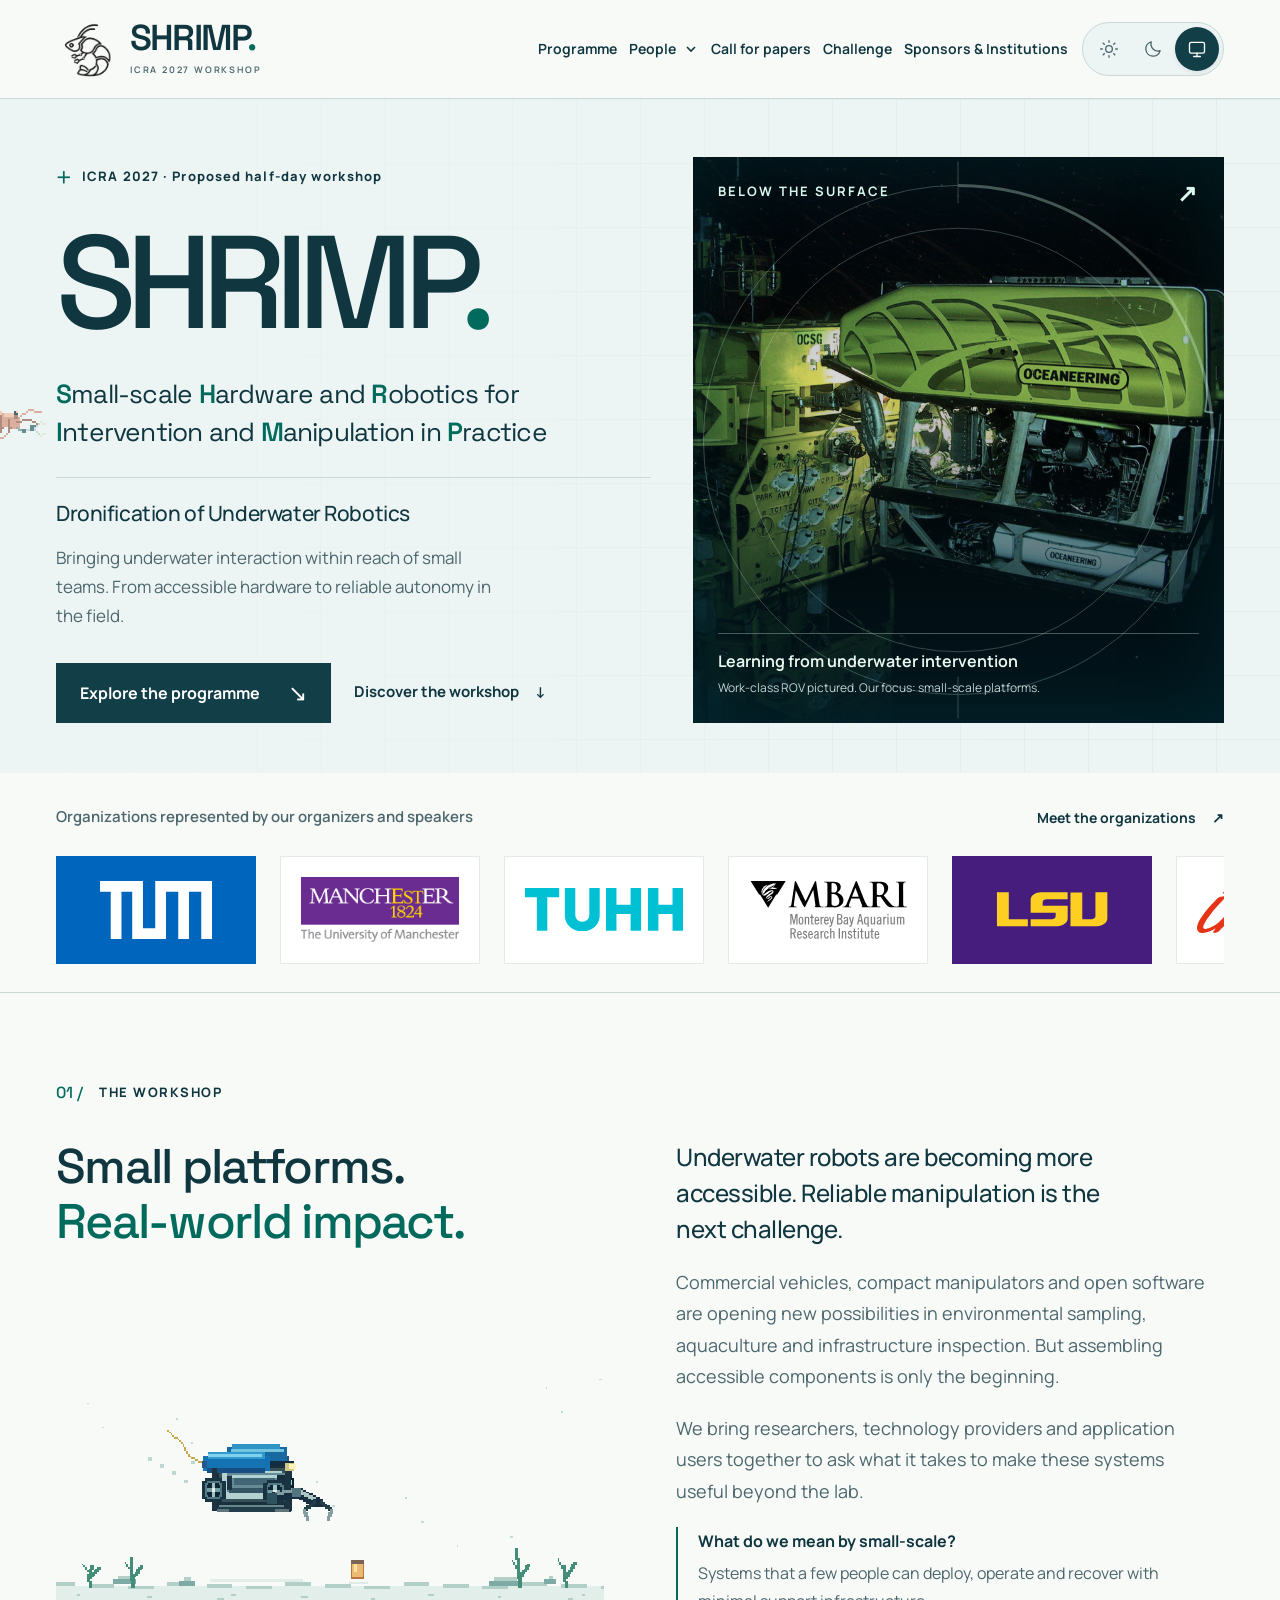
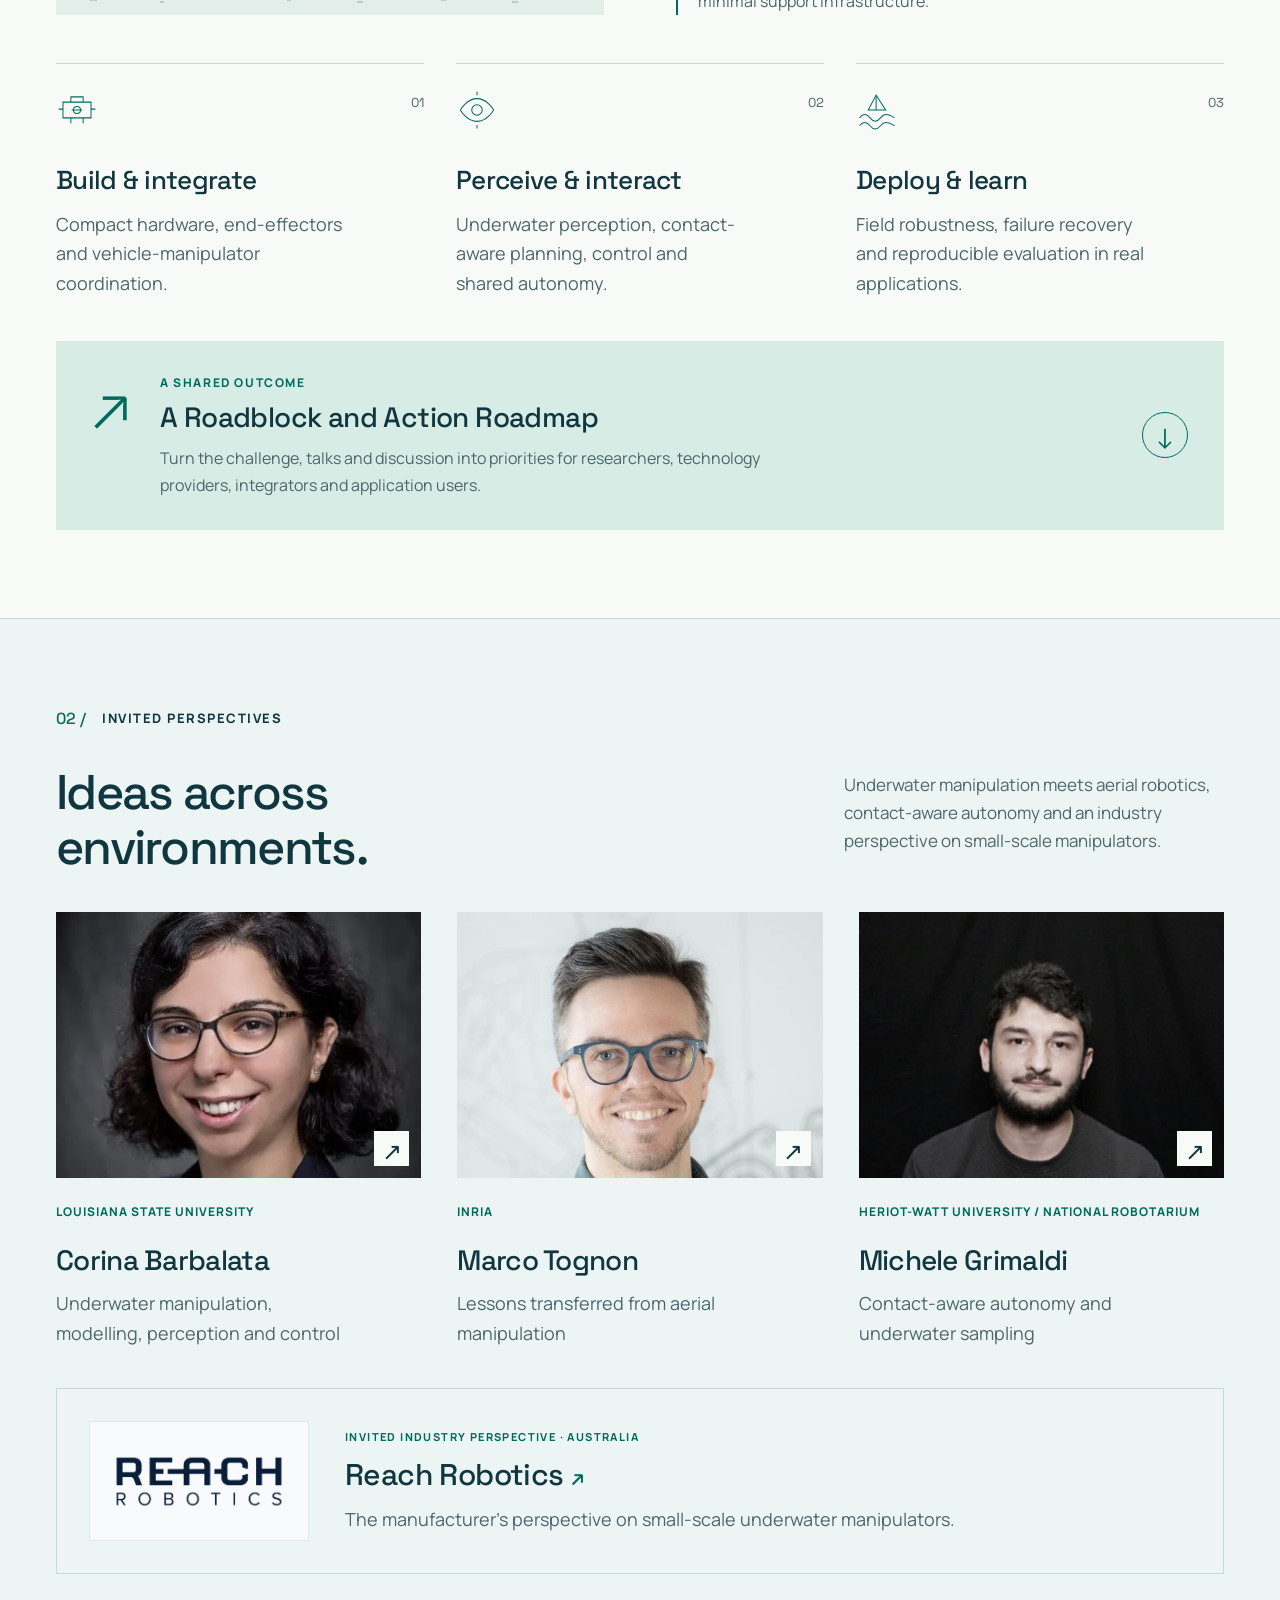
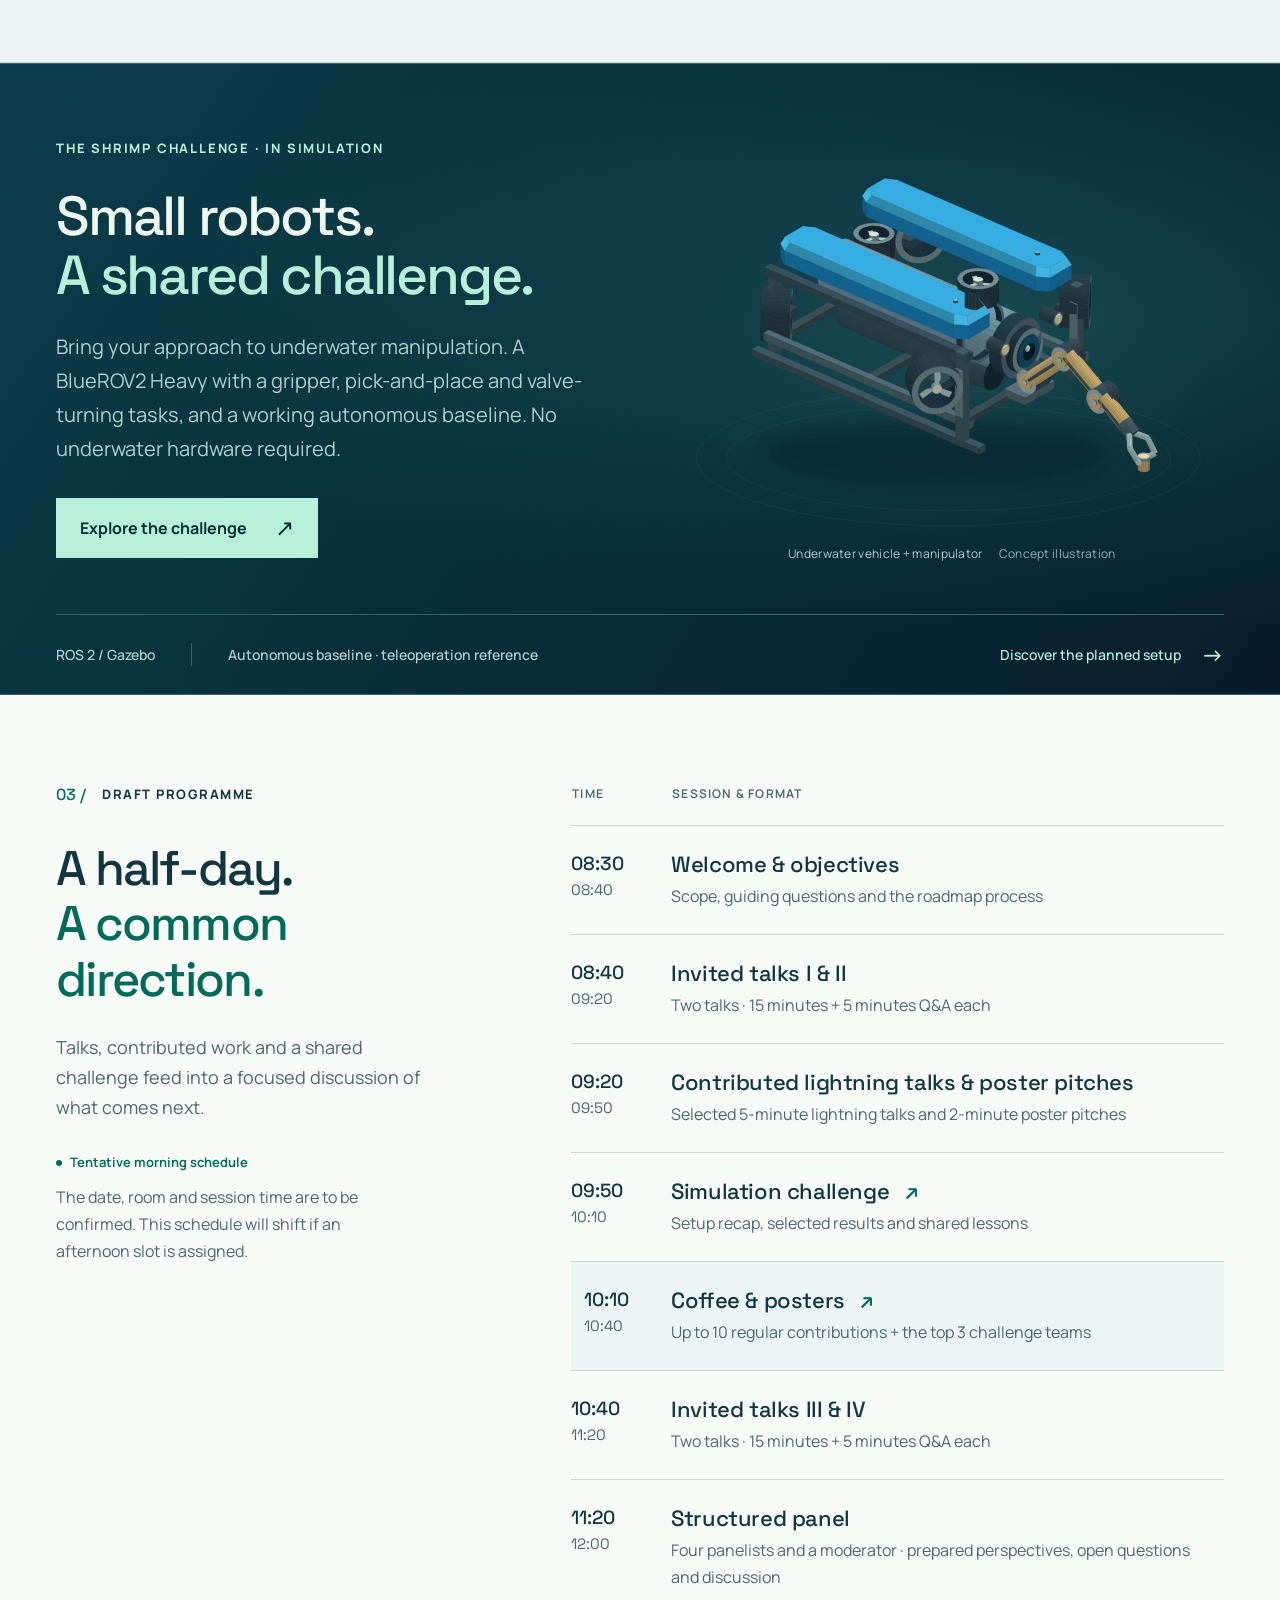
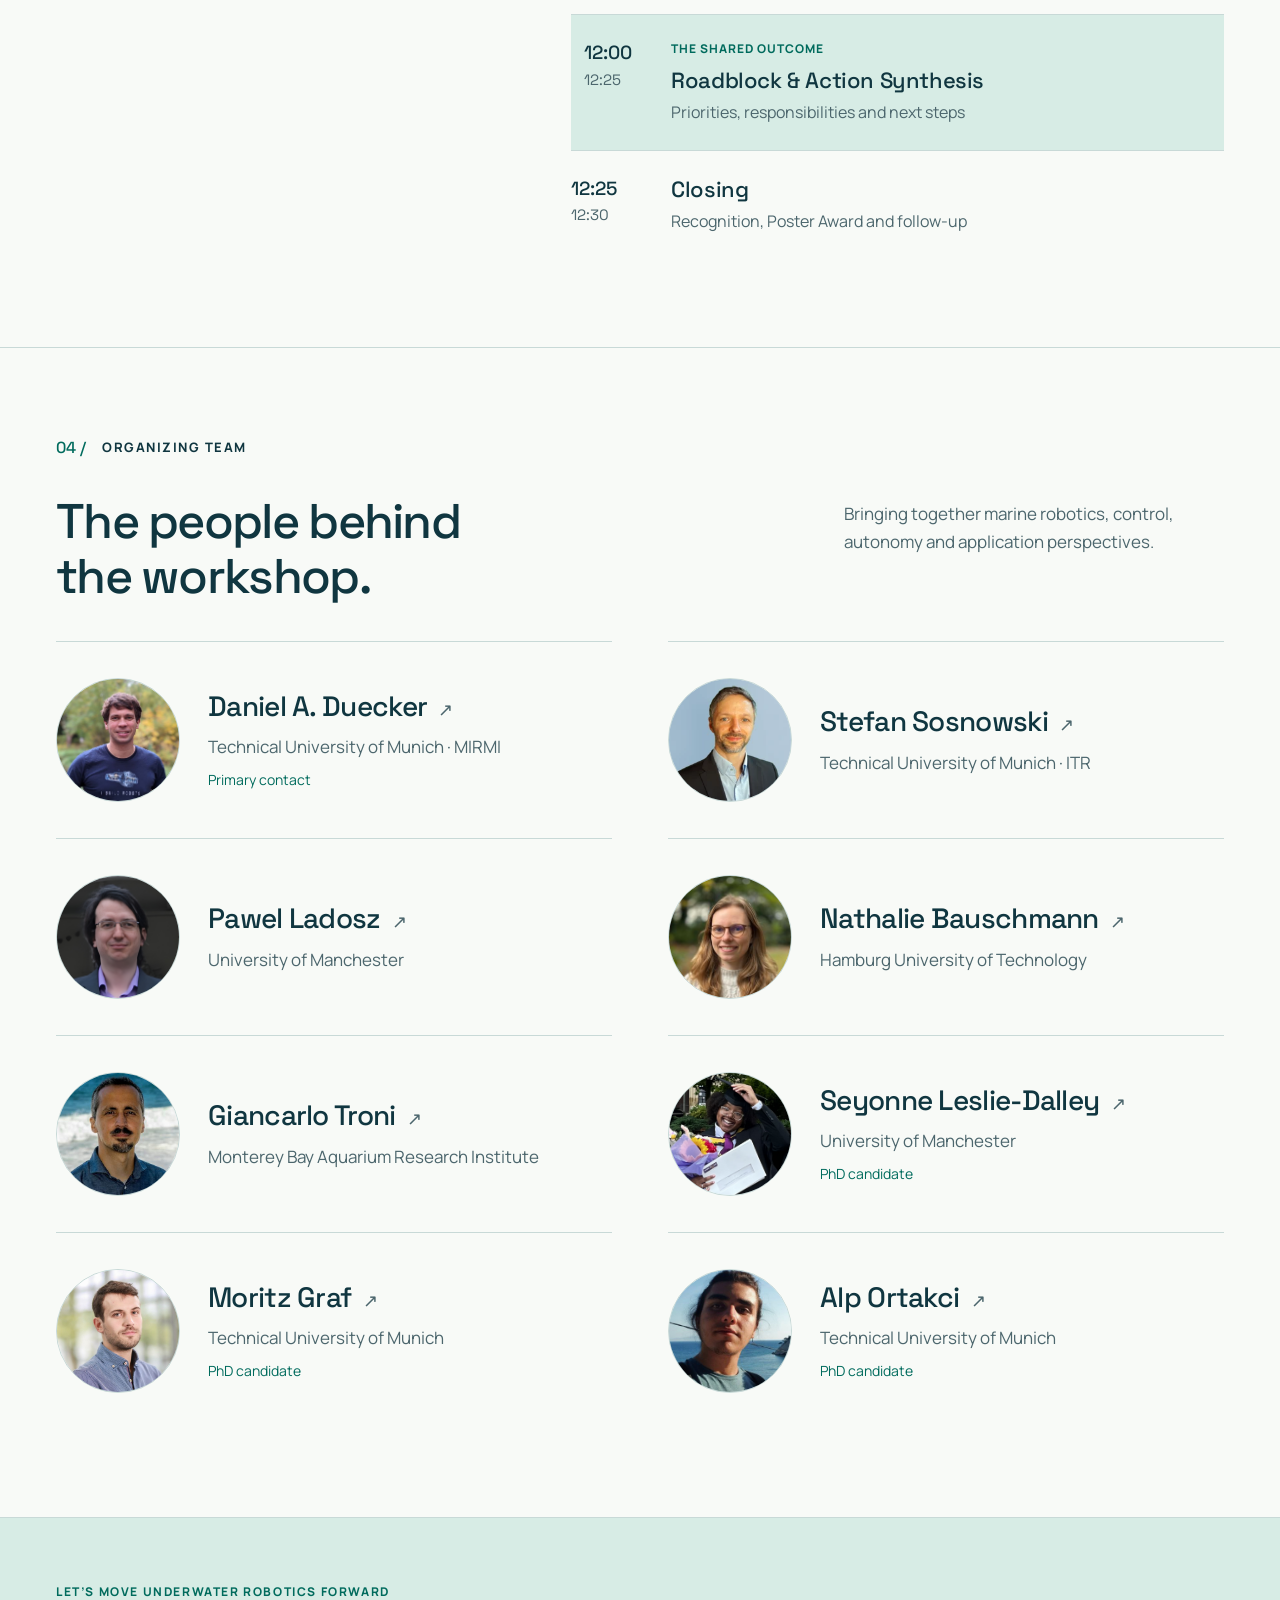
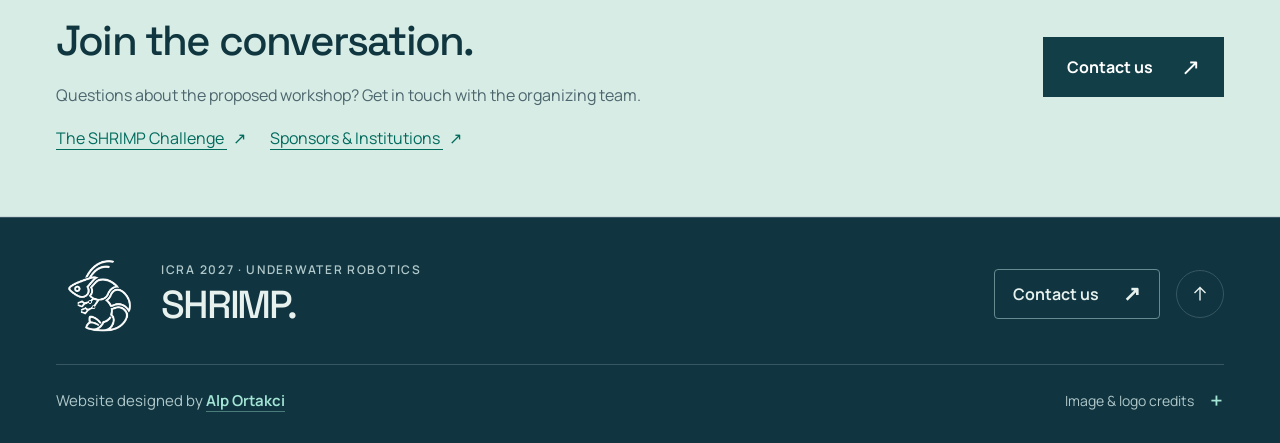
==== commit 4e8a92c8: "Publish website from d8fe373a9740" ====
--- a/index.html
+++ b/index.html
@@ -87,9 +87,9 @@
       </div>
     </section>
 
-    <section class="logo-strip" aria-label="Institutions represented by organizers and speakers">
+    <section class="logo-strip" aria-label="Organizations represented by organizers and speakers">
       <div class="container">
-        <div class="logo-strip-heading"><p>Institutions represented by our organizers and speakers</p><div class="logo-strip-actions"><a href="sponsors-institutions.html" class="text-link">Meet the institutions <span aria-hidden="true">↗</span></a></div></div>
+        <div class="logo-strip-heading"><p>Organizations represented by our organizers and speakers</p><div class="logo-strip-actions"><a href="sponsors-institutions.html" class="text-link">Meet the organizations <span aria-hidden="true">↗</span></a></div></div>
         <div class="logo-viewport"><div class="logo-track"><ul class="logo-group">
           <li><span class="brand-logo brand-tum"><img src="assets/logos/tum.svg" alt="Technical University of Munich" width="184" height="80" decoding="async"></span></li>
           <li><span class="brand-logo brand-manchester"><img src="assets/logos/manchester.png" alt="University of Manchester" width="184" height="80" decoding="async"></span></li>
@@ -99,6 +99,7 @@
           <li><span class="brand-logo brand-inria"><img src="assets/logos/inria.svg" alt="Inria" width="184" height="80" decoding="async"></span></li>
           <li><span class="brand-logo brand-heriot-watt"><img src="assets/logos/heriot-watt.svg" alt="Heriot-Watt University" width="184" height="80" decoding="async"></span></li>
           <li><span class="brand-logo brand-robotarium"><img src="assets/logos/robotarium.png" alt="The National Robotarium" width="184" height="80" decoding="async"></span></li>
+          <li><span class="brand-logo brand-reach"><img src="assets/logos/reach-robotics.png" alt="Reach Robotics" width="184" height="80" decoding="async"></span></li>
         </ul></div></div>
       </div>
     </section>
@@ -119,12 +120,16 @@
     <section class="section speakers" id="speakers" aria-labelledby="speakers-title">
       <div class="container">
         <div class="section-kicker"><span class="section-number">02 /</span> INVITED PERSPECTIVES</div>
-        <div class="section-heading"><h2 id="speakers-title">Ideas across<br>environments.</h2><p>Underwater manipulation meets lessons from aerial robotics and contact-aware autonomy.</p></div>
+        <div class="section-heading"><h2 id="speakers-title">Ideas across<br>environments.</h2><p>Underwater manipulation meets aerial robotics, contact-aware autonomy and an industry perspective on small-scale manipulators.</p></div>
         <div class="speaker-grid">
           <article class="speaker"><a class="speaker-portrait" href="https://www.lsu.edu/eng/mie/people/faculty/barbalata.php" aria-label="Corina Barbalata's faculty profile"><img src="assets/images/corina-barbalata.png" width="230" height="230" alt="Corina Barbalata" loading="lazy"><span class="portrait-link" aria-hidden="true">↗</span></a><p class="eyebrow">LOUISIANA STATE UNIVERSITY</p><h3><a href="https://www.lsu.edu/eng/mie/people/faculty/barbalata.php">Corina Barbalata</a></h3><p class="speaker-topic">Underwater manipulation, modelling, perception and control</p></article>
           <article class="speaker"><a class="speaker-portrait" href="https://marco-tognon-robotics.com/" aria-label="Marco Tognon's research profile"><img src="assets/images/marco-tognon.jpg" width="500" height="500" alt="Marco Tognon" loading="lazy"><span class="portrait-link" aria-hidden="true">↗</span></a><p class="eyebrow">INRIA</p><h3><a href="https://marco-tognon-robotics.com/">Marco Tognon</a></h3><p class="speaker-topic">Lessons transferred from aerial manipulation</p></article>
           <article class="speaker"><a class="speaker-portrait" href="https://ignaciocarlucho.github.io/People/" aria-label="Michele Grimaldi on his supervisor's research group page"><img src="assets/images/michele-grimaldi.png" alt="Michele Grimaldi" width="512" height="512" loading="lazy"><span class="portrait-link" aria-hidden="true">↗</span></a><p class="eyebrow">HERIOT-WATT UNIVERSITY / NATIONAL ROBOTARIUM</p><h3><a href="https://ignaciocarlucho.github.io/People/">Michele Grimaldi</a></h3><p class="speaker-topic">Contact-aware autonomy and underwater sampling</p></article>
         </div>
+        <article class="industry-speaker">
+          <a class="brand-logo brand-reach" href="https://reachrobotics.com/" aria-label="Reach Robotics website"><img src="assets/logos/reach-robotics.png" alt="Reach Robotics" width="3044" height="990" loading="lazy"></a>
+          <div><p class="eyebrow">INVITED INDUSTRY PERSPECTIVE · AUSTRALIA</p><h3><a href="https://reachrobotics.com/">Reach Robotics <span aria-hidden="true">↗</span></a></h3><p>The manufacturer’s perspective on small-scale underwater manipulators.</p></div>
+        </article>
       </div>
     </section>
 
@@ -133,7 +138,7 @@
         <div class="challenge-feature-copy">
           <p class="eyebrow">THE SHRIMP CHALLENGE · IN SIMULATION</p>
           <h2 id="challenge-feature-title">Small robots.<br><span>A shared challenge.</span></h2>
-          <p>Bring your approach to underwater manipulation. A common platform, a shared task and two baselines to build on, without needing underwater hardware.</p>
+          <p>Bring your approach to underwater manipulation. A BlueROV2 Heavy with a gripper, pick-and-place and valve-turning tasks, and a working autonomous baseline. No underwater hardware required.</p>
           <a class="button challenge-button" href="challenge.html">Explore the challenge <span aria-hidden="true">↗</span></a>
         </div>
         <figure class="challenge-feature-visual">
@@ -141,7 +146,7 @@
           <figcaption>Underwater vehicle + manipulator <span>Concept illustration</span></figcaption>
         </figure>
       </div>
-      <div class="container challenge-feature-bottom"><span>ROS 2 / Gazebo</span><span>Teleoperation + autonomy</span><a href="challenge.html#challenge-setup">Discover the planned setup <span aria-hidden="true">→</span></a></div>
+      <div class="container challenge-feature-bottom"><span>ROS 2 / Gazebo</span><span>Autonomous baseline · teleoperation reference</span><a href="challenge.html#challenge-setup">Discover the planned setup <span aria-hidden="true">→</span></a></div>
     </section>
 
     <section class="section programme" id="programme" aria-labelledby="programme-title">
@@ -149,14 +154,14 @@
         <div class="programme-intro"><div class="section-kicker"><span class="section-number">03 /</span> DRAFT PROGRAMME</div><h2 id="programme-title">A half-day.<br><span class="accent">A common direction.</span></h2><p>Talks, contributed work and a shared challenge feed into a focused discussion of what comes next.</p><div class="programme-status"><span class="status-dot" aria-hidden="true"></span> Tentative morning schedule</div><p class="small-note">The date, room and session time are to be confirmed. This schedule will shift if an afternoon slot is assigned.</p></div>
         <div class="schedule-wrap"><table class="schedule"><caption class="sr-only">Tentative workshop morning schedule, 08:30 to 12:30</caption><thead><tr><th scope="col">TIME</th><th scope="col">SESSION &amp; FORMAT</th></tr></thead><tbody>
           <tr><th scope="row"><time>08:30</time><span>08:40</span></th><td><h3>Welcome &amp; objectives</h3><p>Scope, guiding questions and the roadmap process</p></td></tr>
-          <tr><th scope="row"><time>08:40</time><span>09:20</span></th><td><h3>Invited talks I</h3><p>Two talks · 15 minutes + 5 minutes Q&amp;A each</p></td></tr>
-          <tr><th scope="row"><time>09:20</time><span>09:50</span></th><td><h3>Contributed presentations</h3><p>5-minute lightning talks and 2-minute poster pitches</p></td></tr>
-          <tr class="schedule-break"><th scope="row"><time>09:50</time><span>10:20</span></th><td><h3>Coffee &amp; posters <span aria-hidden="true">↗</span></h3><p>10 regular contributions + the top 3 challenge teams</p></td></tr>
-          <tr><th scope="row"><time>10:20</time><span>11:00</span></th><td><h3>Invited talks II</h3><p>Two talks · 15 minutes + 5 minutes Q&amp;A each</p></td></tr>
-          <tr><th scope="row"><time>11:00</time><span>11:20</span></th><td><h3><a href="challenge.html">Simulation challenge <span aria-hidden="true">↗</span></a></h3><p>Setup, selected results and shared lessons</p></td></tr>
-          <tr><th scope="row"><time>11:20</time><span>12:05</span></th><td><h3>Structured panel</h3><p>Two prepared slides per panelist, open questions and moderated discussion</p></td></tr>
-          <tr class="schedule-highlight"><th scope="row"><time>12:05</time><span>12:25</span></th><td><span class="schedule-label">THE SHARED OUTCOME</span><h3>Roadblock &amp; Action Synthesis</h3><p>Priorities, responsibilities and next steps</p></td></tr>
-          <tr><th scope="row"><time>12:25</time><span>12:30</span></th><td><h3>Closing</h3><p>Recognition and follow-up</p></td></tr>
+          <tr><th scope="row"><time>08:40</time><span>09:20</span></th><td><h3>Invited talks I &amp; II</h3><p>Two talks · 15 minutes + 5 minutes Q&amp;A each</p></td></tr>
+          <tr><th scope="row"><time>09:20</time><span>09:50</span></th><td><h3>Contributed lightning talks &amp; poster pitches</h3><p>Selected 5-minute lightning talks and 2-minute poster pitches</p></td></tr>
+          <tr><th scope="row"><time>09:50</time><span>10:10</span></th><td><h3><a href="challenge.html">Simulation challenge <span aria-hidden="true">↗</span></a></h3><p>Setup recap, selected results and shared lessons</p></td></tr>
+          <tr class="schedule-break"><th scope="row"><time>10:10</time><span>10:40</span></th><td><h3>Coffee &amp; posters <span aria-hidden="true">↗</span></h3><p>Up to 10 regular contributions + the top 3 challenge teams</p></td></tr>
+          <tr><th scope="row"><time>10:40</time><span>11:20</span></th><td><h3>Invited talks III &amp; IV</h3><p>Two talks · 15 minutes + 5 minutes Q&amp;A each</p></td></tr>
+          <tr><th scope="row"><time>11:20</time><span>12:00</span></th><td><h3>Structured panel</h3><p>Four panelists and a moderator · prepared perspectives, open questions and discussion</p></td></tr>
+          <tr class="schedule-highlight"><th scope="row"><time>12:00</time><span>12:25</span></th><td><span class="schedule-label">THE SHARED OUTCOME</span><h3>Roadblock &amp; Action Synthesis</h3><p>Priorities, responsibilities and next steps</p></td></tr>
+          <tr><th scope="row"><time>12:25</time><span>12:30</span></th><td><h3>Closing</h3><p>Recognition, Poster Award and follow-up</p></td></tr>
         </tbody></table></div>
       </div>
     </section>
@@ -195,7 +200,7 @@
         <p class="design-credit">Website designed by <a href="https://www.alportakci.com/">Alp Ortakci</a></p>
         <details class="credits">
           <summary>Image &amp; logo credits <span class="footer-credits-symbol" aria-hidden="true">+</span></summary>
-          <div class="credits-content"><p>SHRIMP stands for Small-scale Hardware and Robotics for Intervention and Manipulation in Practice. The pixel BlueROV2 scene is an original illustration inspired by <a href="https://bluerobotics.com/learn/newton-subsea-gripper-installation/">Blue Robotics’ vehicle and gripper reference</a>. It does not specify the final challenge platform or task.</p><p>Underwater photograph: Oceaneering, donated to the public domain by Duncan McLean and uploaded by Frank van Mierlo. <a href="https://commons.wikimedia.org/wiki/File:ROV_working_on_a_subsea_structure.jpg">Original photograph and source</a>. A work-class vehicle is shown as context for underwater intervention, not as the workshop’s small-scale platform.</p><p>Portraits from the public profiles of <a href="https://www.lsu.edu/eng/mie/people/faculty/barbalata.php">Corina Barbalata</a>, <a href="https://marco-tognon-robotics.com/">Marco Tognon</a> and <a href="https://www.ce.cit.tum.de/en/itr/sosnowski/">Stefan Sosnowski</a>. Additional portraits: <a href="https://www.alportakci.com/">Alp Ortakci</a>, <a href="https://sladalley.github.io/">Seyonne Leslie-Dalley</a>, <a href="https://www.tuhh.de/mum/team/wimi/nathalie-bauschmann">Nathalie Bauschmann</a>, <a href="https://cradlerobotics.co.uk/about/team/">Pawel Ladosz</a>, <a href="https://ignaciocarlucho.github.io/People/">Michele Grimaldi</a>, <a href="https://annualreport.mbari.org/2023/">Giancarlo Troni</a>, <a href="https://hippocampusrobotics.github.io/people/">Daniel A. Duecker</a>. Portrait rights remain with their respective owners.</p><p>Institutional logos from official sources: <a href="https://www.tum.de/en/">Technical University of Munich</a> · <a href="https://www.manchester.ac.uk/">University of Manchester</a> · <a href="https://www.tuhh.de/tuhh/en/startpage">Hamburg University of Technology</a> · <a href="https://annualreport.mbari.org/2023/">Monterey Bay Aquarium Research Institute</a> · <a href="https://www.lsu.edu/">Louisiana State University</a> · <a href="https://new.inria.cl/es/node/616">Inria</a> · <a href="https://www.hw.ac.uk/">Heriot-Watt University</a> · <a href="https://thenationalrobotarium.com/">The National Robotarium</a>. The marks identify affiliations and remain the property of their respective owners.</p></div>
+          <div class="credits-content"><p>SHRIMP stands for Small-scale Hardware and Robotics for Intervention and Manipulation in Practice. The pixel BlueROV2 scene is an original illustration inspired by <a href="https://bluerobotics.com/learn/newton-subsea-gripper-installation/">Blue Robotics’ vehicle and gripper reference</a>. It illustrates a pickup sequence rather than the full challenge task or final simulator.</p><p>Underwater photograph: Oceaneering, donated to the public domain by Duncan McLean and uploaded by Frank van Mierlo. <a href="https://commons.wikimedia.org/wiki/File:ROV_working_on_a_subsea_structure.jpg">Original photograph and source</a>. A work-class vehicle is shown as context for underwater intervention, not as the workshop’s small-scale platform.</p><p>Portraits from the public profiles of <a href="https://www.lsu.edu/eng/mie/people/faculty/barbalata.php">Corina Barbalata</a>, <a href="https://marco-tognon-robotics.com/">Marco Tognon</a> and <a href="https://www.ce.cit.tum.de/en/itr/sosnowski/">Stefan Sosnowski</a>. Additional portraits: <a href="https://www.alportakci.com/">Alp Ortakci</a>, <a href="https://sladalley.github.io/">Seyonne Leslie-Dalley</a>, <a href="https://www.tuhh.de/mum/team/wimi/nathalie-bauschmann">Nathalie Bauschmann</a>, <a href="https://cradlerobotics.co.uk/about/team/">Pawel Ladosz</a>, <a href="https://ignaciocarlucho.github.io/People/">Michele Grimaldi</a>, <a href="https://annualreport.mbari.org/2023/">Giancarlo Troni</a>, <a href="https://hippocampusrobotics.github.io/people/">Daniel A. Duecker</a>. Portrait rights remain with their respective owners.</p><p>Institutional logos from official sources: <a href="https://www.tum.de/en/">Technical University of Munich</a> · <a href="https://www.manchester.ac.uk/">University of Manchester</a> · <a href="https://www.tuhh.de/tuhh/en/startpage">Hamburg University of Technology</a> · <a href="https://annualreport.mbari.org/2023/">Monterey Bay Aquarium Research Institute</a> · <a href="https://www.lsu.edu/">Louisiana State University</a> · <a href="https://new.inria.cl/es/node/616">Inria</a> · <a href="https://www.hw.ac.uk/">Heriot-Watt University</a> · <a href="https://thenationalrobotarium.com/">The National Robotarium</a> · <a href="https://reachrobotics.com/support/brand-assets">Reach Robotics</a>. The marks identify affiliations and remain the property of their respective owners.</p></div>
         </details>
       </div>
     </div>
--- a/styles.css
+++ b/styles.css
@@ -777,3 +777,19 @@
   .cfp-challenge-link{margin-top:36px;padding-top:28px}.cfp-challenge-link h3{font-size:26px}
 }
 @media print{.cfp-hero{padding-top:0;background:none}.cfp-hero h1{font-size:40pt}.cfp-hero-grid,.cfp-content-grid{gap:30px}.cfp-at-a-glance strong{font-size:30pt}.cfp-submission,.cfp-outcomes li{break-inside:avoid}.cfp-participation{background:none}}
+
+/* The company contribution complements the three named invited speakers. */
+.industry-speaker{display:grid;grid-template-columns:220px 1fr;align-items:center;gap:36px;margin-top:40px;padding:32px;border:1px solid var(--line);background:var(--surface)}
+.brand-reach{background:#f9fafb;padding:22px;color:#091f39}
+.industry-speaker .brand-reach{width:220px;height:120px;max-width:100%;border:1px solid #e2e7e9}
+.industry-speaker .eyebrow{font-size:11px;letter-spacing:1.4px;color:var(--accent);margin-bottom:10px}
+.industry-speaker h3{font-size:30px;margin-bottom:10px}
+.industry-speaker h3 a:hover{text-decoration:underline}
+.industry-speaker h3 span{font-size:22px;color:var(--accent)}
+.industry-speaker p:not(.eyebrow){color:var(--muted);font-size:18px;line-height:1.7;max-width:57ch}
+.challenge-rules-note{font-size:15px;line-height:1.75;color:var(--muted);border-top:1px solid var(--line);padding-top:24px;margin-top:36px;max-width:95ch}
+.cfp-submission-facts{margin-top:24px}
+@media(max-width:700px){
+  .industry-speaker{grid-template-columns:1fr;gap:24px;padding:24px;margin-top:32px}.industry-speaker .eyebrow{font-size:10px}
+  .industry-speaker h3{font-size:27px}.industry-speaker p:not(.eyebrow){font-size:17px}.challenge-rules-note{margin-top:28px}
+}
